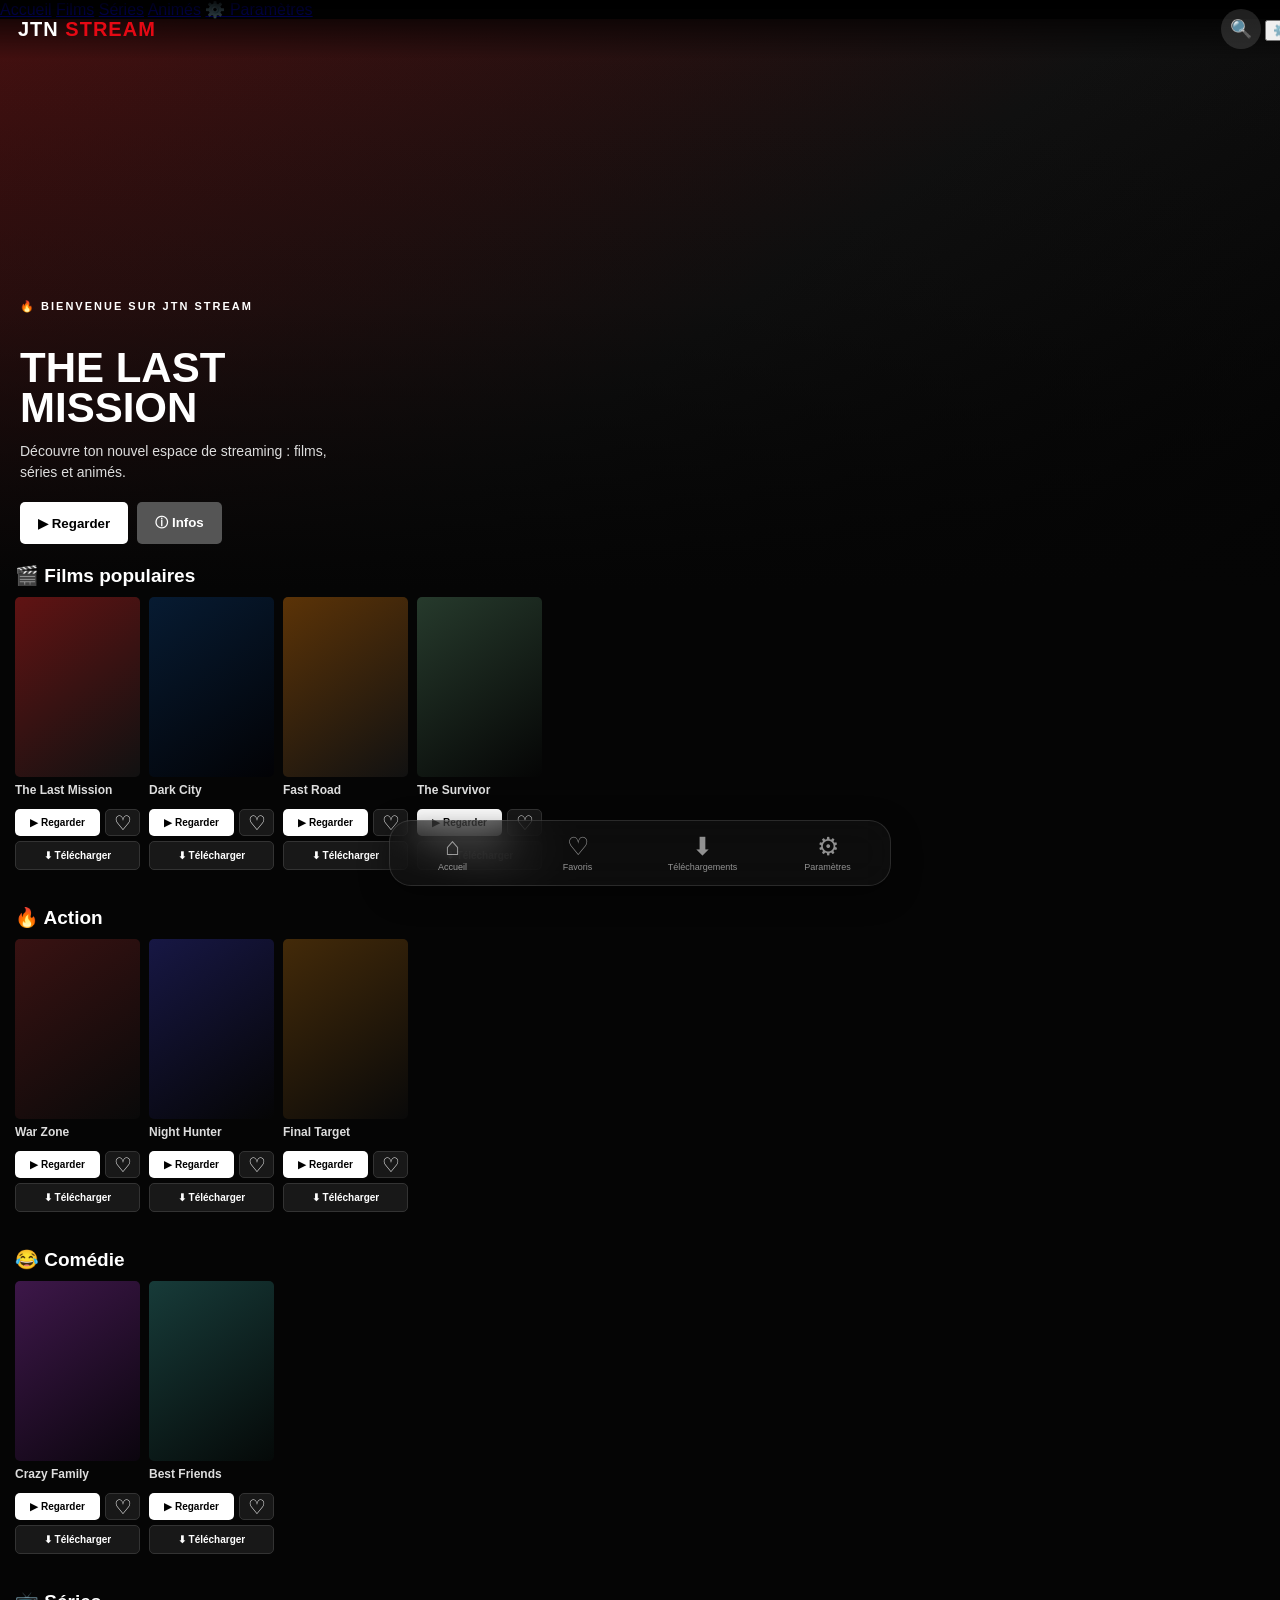
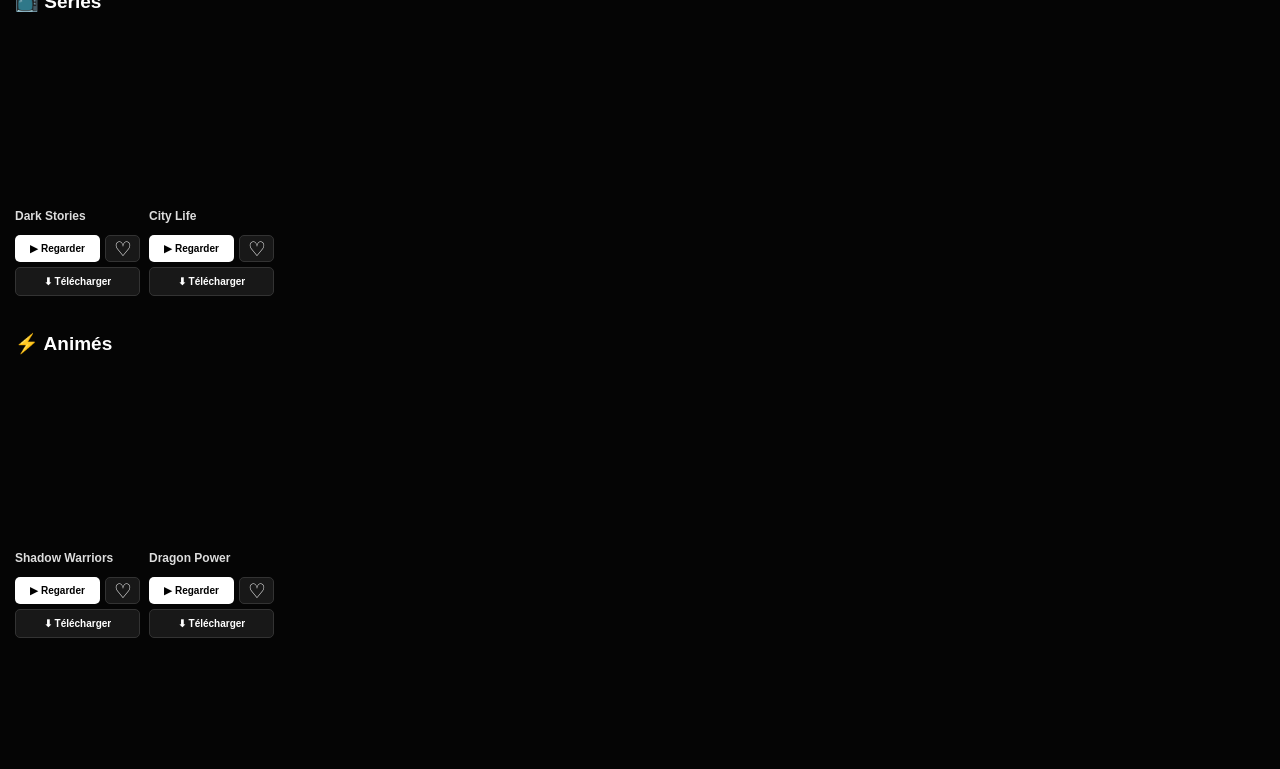
==== index.html @ fd282797 "Fix syntax error in heroPlay variable declaration" ====
<!DOCTYPE html>
<html lang="fr">
<head>
    <meta charset="UTF-8">
    <meta name="viewport" content="width=device-width, initial-scale=1.0">
    <meta name="theme-color" content="#050505">

    <title>JTN STREAM</title>

    <link rel="stylesheet" href="style.css">

    <style>
        body {
            margin: 0;
            background: #050505;
            color: white;
            font-family: Arial, sans-serif;
        }

        button,
        a {
            -webkit-tap-highlight-color: transparent;
        }

        .player {
            display: none;
            position: fixed;
            inset: 0;
            z-index: 9999;
            background: #000;
            align-items: center;
            justify-content: center;
        }

        .player video {
            width: 100%;
            max-height: 90vh;
        }

        .close-player {
            position: absolute;
            top: 15px;
            right: 15px;
            z-index: 10;
            width: 45px;
            height: 45px;
            border: 0;
            border-radius: 50%;
            background: #e50914;
            color: white;
            font-size: 22px;
        }

        .search-box {
            display: none;
        }

        .search-box.active {
            display: block;
        }

        .movie.hidden {
            display: none;
        }
    </style>
</head>

<body>

<!-- INTRO -->
<div id="intro">
    <div class="intro-light"></div>

    <img
        src="logo.png"
        id="introLogo"
        alt="JTN STREAM"
    >

    <h2>Bienvenue sur JTN STREAM</h2>
</div>


<!-- HEADER -->
<header class="header">

    <div class="logo">
        JTN <span>STREAM</span>
    </div>

    <div class="header-actions">

        <button
            class="search-btn"
            id="searchBtn"
            type="button"
        >
            🔍
        </button>

        <button
            id="settingsBtn"
            class="settings-btn"
            type="button"
        >
            ⚙️
        </button>

    </div>

</header>


<!-- MENU -->
<nav class="menu">

    <a href="#">Accueil</a>

    <a href="#films">Films</a>

    <a href="#series">Séries</a>

    <a href="#animes">Animés</a>

    <a href="settings.html">⚙️ Paramètres</a>

</nav>


<!-- RECHERCHE -->
<div
    class="search-box"
    id="searchBox"
>

    <input
        id="searchInput"
        type="search"
        placeholder="🔍 Rechercher un film..."
        autocomplete="off"
    >

</div>


<!-- HERO -->
<section class="hero">

    <div class="hero-content">

        <div class="badge">
            🔥 BIENVENUE SUR JTN STREAM
        </div>

        <h1>
            THE LAST<br>
            MISSION
        </h1>

        <p>
            Découvre ton nouvel espace de streaming :
            films, séries et animés.
        </p>

        <div class="hero-buttons">

            <button
                class="play-btn"
                id="heroPlay"
                type="button"
            >
                ▶ Regarder
            </button>

            <button
                class="info-btn"
                id="heroInfo"
                type="button"
            >
                ⓘ Infos
            </button>

        </div>

    </div>

</section>


<!-- CONTENU -->
<main id="homePage">


<!-- FILMS POPULAIRES -->
<section class="category" id="films">

    <h2>🎬 Films populaires</h2>

    <div class="movie-row">

        <article
            class="movie"
            data-id="film1"
            data-title="The Last Mission"
        >

            <div class="poster poster1"></div>

            <h3>The Last Mission</h3>

            <div class="movie-actions">

                <button
                    class="watch-btn"
                    type="button"
                >
                    ▶ Regarder
                </button>

                <button
                    class="favorite-btn"
                    type="button"
                >
                    ♡
                </button>

            </div>

            <button
                class="download-btn"
                type="button"
            >
                ⬇ Télécharger
            </button>

        </article>


        <article
            class="movie"
            data-id="film2"
            data-title="Dark City"
            data-video="videos/dark-city.mp4"
        >

            <div class="poster poster2"></div>

            <h3>Dark City</h3>

            <div class="movie-actions">

                <button class="watch-btn" type="button">
                    ▶ Regarder
                </button>

                <button class="favorite-btn" type="button">
                    ♡
                </button>

            </div>

            <button class="download-btn" type="button">
                ⬇ Télécharger
            </button>

        </article>


        <article
            class="movie"
            data-id="film3"
            data-title="Fast Road"
            data-video="videos/fast-road.mp4"
        >

            <div class="poster poster3"></div>

            <h3>Fast Road</h3>

            <div class="movie-actions">

                <button class="watch-btn" type="button">
                    ▶ Regarder
                </button>

                <button class="favorite-btn" type="button">
                    ♡
                </button>

            </div>

            <button class="download-btn" type="button">
                ⬇ Télécharger
            </button>

        </article>


        <article
            class="movie"
            data-id="film4"
            data-title="The Survivor"
            data-video="videos/the-survivor.mp4"
        >

            <div class="poster poster4"></div>

            <h3>The Survivor</h3>

            <div class="movie-actions">

                <button class="watch-btn" type="button">
                    ▶ Regarder
                </button>

                <button class="favorite-btn" type="button">
                    ♡
                </button>

            </div>

            <button class="download-btn" type="button">
                ⬇ Télécharger
            </button>

        </article>

    </div>
</section>


<!-- ACTION -->
<section class="category" id="action">

    <h2>🔥 Action</h2>

    <div class="movie-row">

        <article
            class="movie"
            data-id="film5"
            data-title="War Zone"
            data-video="videos/war-zone.mp4"
        >

            <div class="poster poster5"></div>

            <h3>War Zone</h3>

            <div class="movie-actions">

                <button class="watch-btn" type="button">
                    ▶ Regarder
                </button>

                <button class="favorite-btn" type="button">
                    ♡
                </button>

            </div>

            <button class="download-btn" type="button">
                ⬇ Télécharger
            </button>

        </article>


        <article
            class="movie"
            data-id="film6"
            data-title="Night Hunter"
            data-video="videos/night-hunter.mp4"
        >

            <div class="poster poster6"></div>

            <h3>Night Hunter</h3>

            <div class="movie-actions">

                <button class="watch-btn" type="button">
                    ▶ Regarder
                </button>

                <button class="favorite-btn" type="button">
                    ♡
                </button>

            </div>

            <button class="download-btn" type="button">
                ⬇ Télécharger
            </button>

        </article>


        <article
            class="movie"
            data-id="film7"
            data-title="Final Target"
            data-video="videos/final-target.mp4"
        >

            <div class="poster poster7"></div>

            <h3>Final Target</h3>

            <div class="movie-actions">

                <button class="watch-btn" type="button">
                    ▶ Regarder
                </button>

                <button class="favorite-btn" type="button">
                    ♡
                </button>

            </div>

            <button class="download-btn" type="button">
                ⬇ Télécharger
            </button>

        </article>

    </div>
</section>


<!-- COMÉDIE -->
<section class="category" id="comedie">

    <h2>😂 Comédie</h2>

    <div class="movie-row">

        <article
            class="movie"
            data-id="film8"
            data-title="Crazy Family"
            data-video="videos/crazy-family.mp4"
        >

            <div class="poster poster8"></div>

            <h3>Crazy Family</h3>

            <div class="movie-actions">

                <button class="watch-btn" type="button">
                    ▶ Regarder
                </button>

                <button class="favorite-btn" type="button">
                    ♡
                </button>

            </div>

            <button class="download-btn" type="button">
                ⬇ Télécharger
            </button>

        </article>


        <article
            class="movie"
            data-id="film9"
            data-title="Best Friends"
            data-video="videos/best-friends.mp4"
        >

            <div class="poster poster9"></div>

            <h3>Best Friends</h3>

            <div class="movie-actions">

                <button class="watch-btn" type="button">
                    ▶ Regarder
                </button>

                <button class="favorite-btn" type="button">
                    ♡
                </button>

            </div>

            <button class="download-btn" type="button">
                ⬇ Télécharger
            </button>

        </article>

    </div>
</section>


<!-- SÉRIES -->
<section class="category" id="series">

    <h2>📺 Séries</h2>

    <div class="movie-row">

        <article
            class="movie"
            data-id="series1"
            data-title="Dark Stories"
            data-video="videos/dark-stories.mp4"
        >

            <div class="poster poster10"></div>

            <h3>Dark Stories</h3>

            <div class="movie-actions">

                <button class="watch-btn" type="button">
                    ▶ Regarder
                </button>

                <button class="favorite-btn" type="button">
                    ♡
                </button>

            </div>

            <button class="download-btn" type="button">
                ⬇ Télécharger
            </button>

        </article>


        <article
            class="movie"
            data-id="series2"
            data-title="City Life"
            data-video="videos/city-life.mp4"
        >

            <div class="poster poster11"></div>

            <h3>City Life</h3>

            <div class="movie-actions">

                <button class="watch-btn" type="button">
                    ▶ Regarder
                </button>

                <button class="favorite-btn" type="button">
                    ♡
                </button>

            </div>

            <button class="download-btn" type="button">
                ⬇ Télécharger
            </button>

        </article>

    </div>
</section>


<!-- ANIMÉS -->
<section class="category" id="animes">

    <h2>⚡ Animés</h2>

    <div class="movie-row">

        <article
            class="movie"
            data-id="anime1"
            data-title="Shadow Warriors"
            data-video="videos/shadow-warriors.mp4"
        >

            <div class="poster poster12"></div>

            <h3>Shadow Warriors</h3>

            <div class="movie-actions">

                <button class="watch-btn" type="button">
                    ▶ Regarder
                </button>

                <button class="favorite-btn" type="button">
                    ♡
                </button>

            </div>

            <button class="download-btn" type="button">
                ⬇ Télécharger
            </button>

        </article>


        <article
            class="movie"
            data-id="anime2"
            data-title="Dragon Power"
            data-video="videos/dragon-power.mp4"
        >

            <div class="poster poster13"></div>

            <h3>Dragon Power</h3>

            <div class="movie-actions">

                <button class="watch-btn" type="button">
                    ▶ Regarder
                </button>

                <button class="favorite-btn" type="button">
                    ♡
                </button>

            </div>

            <button class="download-btn" type="button">
                ⬇ Télécharger
            </button>

        </article>

    </div>
</section>

</main>


<!-- FAVORIS -->
<section
    class="favorites-page"
    id="favoritesPage"
    style="display:none;"
>

    <div class="page-header">

        <button
            class="back-btn"
            id="backFromFavorites"
            type="button"
        >
            ←
        </button>

        <h2>❤️ Mes favoris</h2>

    </div>

    <p class="page-description">
        Tes films préférés sont ici.
    </p>

    <div
        class="favorite-list"
        id="favoriteList"
    ></div>

</section>


<!-- TÉLÉCHARGEMENTS -->
<section
    class="downloads-page"
    id="downloadsPage"
    style="display:none;"
>

    <div class="page-header">

        <button
            class="back-btn"
            id="backFromDownloads"
            type="button"
        >
            ←
        </button>

        <h2>⬇️ Mes téléchargements</h2>

    </div>

    <p class="page-description">
        Tes vidéos disponibles hors connexion.
    </p>

    <div
        class="download-list"
        id="downloadList"
    ></div>

</section>


<!-- LECTEUR -->
<div
    class="player"
    id="player"
>

    <button
        class="close-player"
        id="closePlayer"
        type="button"
    >
        ✕
    </button>

    <video
    id="video"
    controls
    playsinline
    style="display:none;"
></video>

<iframe
    id="vdoFrame"
    src=""
    allow="autoplay; fullscreen"
    allowfullscreen
    style="display:none; width:100%; height:90vh; border:0; background:#000;"
></iframe>

</div>


<!-- NAVIGATION MOBILE -->
<nav class="bottom-nav">

    <button
        id="homeBtn"
        type="button"
    >
        <span class="nav-icon">⌂</span>
        <span>Accueil</span>
    </button>


    <button
        id="favoritesBtn"
        type="button"
    >
        <span class="nav-icon">♡</span>
        <span>Favoris</span>
    </button>


    <button
        id="downloadsBtn"
        type="button"
    >
        <span class="nav-icon">⬇</span>
        <span>Téléchargements</span>
    </button>


    <button
        id="settingsBtnBottom"
        type="button"
    >
        <span class="nav-icon">⚙</span>
        <span>Paramètres</span>
    </button>

</nav>


<script>
/* =====================================================
   JTN STREAM — JAVASCRIPT COMPLET ET PROPRE
   ===================================================== */


/* =====================================================
   ÉLÉMENTS
   ===================================================== */

const intro = document.getElementById("intro");
const searchBtn = document.getElementById("searchBtn");
const searchBox = document.getElementById("searchBox");
const searchInput = document.getElementById("searchInput");

const player = document.getElementById("player");
const video = document.getElementById("video");
const closePlayer = document.getElementById("closePlayer");

const homePage = document.getElementById("homePage");
const favoritesPage = document.getElementById("favoritesPage");
const downloadsPage = document.getElementById("downloadsPage");

const favoriteList = document.getElementById("favoriteList");
const downloadList = document.getElementById("downloadList");

const homeBtn = document.getElementById("homeBtn");
const favoritesBtn = document.getElementById("favoritesBtn");
const downloadsBtn = document.getElementById("downloadsBtn");

const backFromFavorites =
    document.getElementById("backFromFavorites");

const backFromDownloads =
    document.getElementById("backFromDownloads");

const settingsBtn =
    document.getElementById("settingsBtn");

const settingsBtnBottom =
    document.getElementById("settingsBtnBottom");


/* =====================================================
   INTRO
   ===================================================== */

setTimeout(function () {

    if (intro) {
        intro.style.display = "none";
    }

}, 2500);


/* =====================================================
   RECHERCHE
   ===================================================== */

if (searchBtn && searchBox) {

    searchBtn.addEventListener("click", function () {

        searchBox.classList.toggle("active");

        if (
            searchBox.classList.contains("active") &&
            searchInput
        ) {
            searchInput.focus();
        }

    });

}


if (searchInput) {

    searchInput.addEventListener("input", function () {

        const text =
            searchInput.value
                .toLowerCase()
                .trim();

        document
            .querySelectorAll(".movie")
            .forEach(function (movie) {

                const title =
                    (
                        movie.dataset.title || ""
                    ).toLowerCase();

                if (
                    text === "" ||
                    title.includes(text)
                ) {

                    movie.classList.remove("hidden");

                } else {

                    movie.classList.add("hidden");

                }

            });

    });

}


/* =====================================================
   LECTEUR VIDÉO
   ===================================================== */

function openVideo(url) {

    if (!url || !video || !player) {
        return;
    }

    video.src = url;

    player.style.display = "flex";

    video.play().catch(function () {});

}


function closeVideo() {

    if (!video || !player) {
        return;
    }

    video.pause();

    video.removeAttribute("src");

    video.load();

    player.style.display = "none";

}


if (closePlayer) {

    closePlayer.addEventListener(
        "click",
        closeVideo
    );

}


/* =====================================================
   BOUTONS REGARDER
   ===================================================== */

document
    .querySelectorAll(".watch-btn")
    .forEach(function (button) {

        button.addEventListener(
            "click",
            function () {

                const movie =
                    button.closest(".movie");

                if (!movie) {
                    return;
                }

                const id =
                    movie.dataset.id;

                /* THE LAST MISSION */

                if (id === "film1") {

    const vdoFrame =
        document.getElementById("vdoFrame");

    if (vdoFrame) {

        video.pause();
        video.style.display = "none";

        vdoFrame.src =
            "https://fembed.co/embed/N_Xc8eTr-4MGW";

        vdoFrame.style.display = "block";

        player.style.display = "flex";
    }

    return;
}

/* AUTRES FILMS */

const url =
    movie.dataset.video;

if (url) {

    openVideo(url);

} else {

    alert(
        "La vidéo de ce film n'est pas encore disponible."
    );

}

            }
        );

    });


/* =====================================================
   HERO — REGARDER
   ===================================================== */

const const heroPlay =
    document.getElementById("heroPlay");

if (heroPlay) {

    heroPlay.addEventListener(
        "click",
        function () {

            const vdoFrame =
                document.getElementById("vdoFrame");

            if (vdoFrame) {

                video.pause();
                video.style.display = "none";

                vdoFrame.src =
                    "https://fembed.co/embed/N_Xc8eTr-4MGW";

                vdoFrame.style.display = "block";

                player.style.display = "flex";
            }

        }
    );

}


/* =====================================================
   HERO — INFOS
   ===================================================== */

const heroInfo =
    document.getElementById("heroInfo");

if (heroInfo) {

    heroInfo.addEventListener(
        "click",
        function () {

            alert(
                "THE LAST MISSION\n\n" +
                "Bienvenue sur JTN STREAM !"
            );

        }
    );

}


/* =====================================================
   FAVORIS
   ===================================================== */

let favorites = [];

try {

    favorites =
        JSON.parse(
            localStorage.getItem(
                "jtnFavorites"
            ) || "[]"
        );

    if (!Array.isArray(favorites)) {
        favorites = [];
    }

} catch (error) {

    favorites = [];

}


function saveFavorites() {

    localStorage.setItem(
        "jtnFavorites",
        JSON.stringify(favorites)
    );

}


function updateFavoriteButtons() {

    document
        .querySelectorAll(".movie")
        .forEach(function (movie) {

            const id =
                movie.dataset.id;

            const button =
                movie.querySelector(
                    ".favorite-btn"
                );

            if (!button) {
                return;
            }

            if (favorites.includes(id)) {

                button.textContent = "♥";

            } else {

                button.textContent = "♡";

            }

        });

}


/* =====================================================
   AFFICHER LES FAVORIS
   ===================================================== */

function renderFavorites() {

    if (!favoriteList) {
        return;
    }

    favoriteList.innerHTML = "";

    if (favorites.length === 0) {

        favoriteList.innerHTML =
            "<p>Aucun favori pour le moment ❤️</p>";

        return;
    }


    favorites.forEach(function (id) {

        const movie =
            document.querySelector(
                '.movie[data-id="' + id + '"]'
            );

        if (!movie) {
            return;
        }

        const clone =
            movie.cloneNode(true);

        clone.classList.remove("hidden");

        const favoriteButton =
            clone.querySelector(
                ".favorite-btn"
            );

        if (favoriteButton) {

            favoriteButton.textContent = "♥";

            favoriteButton.addEventListener(
                "click",
                function (event) {

                    event.preventDefault();
                    event.stopPropagation();

                    favorites =
                        favorites.filter(
                            function (item) {
                                return item !== id;
                            }
                        );

                    saveFavorites();

                    updateFavoriteButtons();

                    renderFavorites();

                }
            );

        }


        const watchButton =
            clone.querySelector(
                ".watch-btn"
            );

        if (watchButton) {

            watchButton.addEventListener(
                "click",
                function () {

                    if (id === "film1") {

                        window.open(
                            THE_LAST_MISSION_URL,
                            "_blank"
                        );

                        return;
                    }

                    const url =
                        movie.dataset.video;

                    if (url) {
                        openVideo(url);
                    } else {
                        alert(
                            "La vidéo de ce film n'est pas encore disponible."
                        );
                    }

                }
            );

        }


        favoriteList.appendChild(clone);

    });

}


/* =====================================================
   CLIC SUR LES BOUTONS FAVORIS
   ===================================================== */

document
    .querySelectorAll(".favorite-btn")
    .forEach(function (button) {

        button.addEventListener(
            "click",
            function (event) {

                event.preventDefault();
                event.stopPropagation();

                const movie =
                    button.closest(".movie");

                if (!movie) {
                    return;
                }

                const id =
                    movie.dataset.id;

                if (!id) {
                    return;
                }


                if (favorites.includes(id)) {

                    favorites =
                        favorites.filter(
                            function (item) {
                                return item !== id;
                            }
                        );

                } else {

                    favorites.push(id);

                }


                saveFavorites();

                updateFavoriteButtons();

                renderFavorites();

            }
        );

    });


/* =====================================================
   PAGE ACCUEIL
   ===================================================== */

function showHome() {

    if (homePage) {
        homePage.style.display = "";
    }

    if (favoritesPage) {
        favoritesPage.style.display = "none";
    }

    if (downloadsPage) {
        downloadsPage.style.display = "none";
    }

    window.scrollTo({
        top: 0,
        behavior: "smooth"
    });

}


/* =====================================================
   PAGE FAVORIS
   ===================================================== */

function showFavorites() {

    if (homePage) {
        homePage.style.display = "none";
    }

    if (favoritesPage) {
        favoritesPage.style.display = "block";
    }

    if (downloadsPage) {
        downloadsPage.style.display = "none";
    }

    renderFavorites();

    window.scrollTo({
        top: 0,
        behavior: "smooth"
    });

}


/* =====================================================
   PAGE TÉLÉCHARGEMENTS
   ===================================================== */

function showDownloads() {

    if (homePage) {
        homePage.style.display = "none";
    }

    if (favoritesPage) {
        favoritesPage.style.display = "none";
    }

    if (downloadsPage) {
        downloadsPage.style.display = "block";
    }

    renderDownloads();

    window.scrollTo({
        top: 0,
        behavior: "smooth"
    });

}


/* =====================================================
   BOUTON ACCUEIL
   ===================================================== */

if (homeBtn) {

    homeBtn.addEventListener(
        "click",
        showHome
    );

}


/* =====================================================
   BOUTON FAVORIS
   ===================================================== */

if (favoritesBtn) {

    favoritesBtn.addEventListener(
        "click",
        showFavorites
    );

}


/* =====================================================
   BOUTON TÉLÉCHARGEMENTS
   ===================================================== */

if (downloadsBtn) {

    downloadsBtn.addEventListener(
        "click",
        showDownloads
    );

}


/* =====================================================
   RETOUR FAVORIS
   ===================================================== */

if (backFromFavorites) {

    backFromFavorites.addEventListener(
        "click",
        showHome
    );

}


/* =====================================================
   RETOUR TÉLÉCHARGEMENTS
   ===================================================== */

if (backFromDownloads) {

    backFromDownloads.addEventListener(
        "click",
        showHome
    );

}


/* =====================================================
   PARAMÈTRES
   ===================================================== */

function openSettings() {

    window.location.href =
        "settings.html";

}


if (settingsBtn) {

    settingsBtn.addEventListener(
        "click",
        openSettings
    );

}


if (settingsBtnBottom) {

    settingsBtnBottom.addEventListener(
        "click",
        openSettings
    );

}


/* =====================================================
   TÉLÉCHARGEMENTS
   ===================================================== */

function renderDownloads() {

    if (!downloadList) {
        return;
    }

    downloadList.innerHTML =
        "<p>Les téléchargements apparaîtront ici.</p>";

}


/* =====================================================
   INITIALISATION
   ===================================================== */

updateFavoriteButtons();

renderFavorites();

console.log(
    "JTN STREAM chargé correctement."
);

</script>

</body>
</html>
---- style.css ----
{
margin: 0;
padding: 0;
box-sizing: border-box;
}


html {
scroll-behavior: smooth;
}

body {
background: #050505;
color: white;
font-family: Arial, Helvetica, sans-serif;
padding-bottom: 95px;
overflow-x: hidden;
}

/* ================= HEADER ================= */

.header {
position: fixed;
top: 0;
left: 0;

width: 100%;  
height: 58px;  

z-index: 100;  

display: flex;  
align-items: center;  
justify-content: space-between;  

padding: 0 18px;  

background: linear-gradient(  
    to bottom,  
    rgba(0, 0, 0, .95),  
    transparent  
);

}

.logo {
font-size: 20px;
font-weight: 900;
letter-spacing: 1px;
}

.logo span {
color: #e50914;
}

.search-btn {
width: 40px;
height: 40px;

border: none;  
border-radius: 50%;  

background: rgba(255,255,255,.12);  

color: white;  

font-size: 18px;

}

/* ================= RECHERCHE ================= */

.search-box {
position: fixed;

top: 58px;  
left: 0;  

width: 100%;  

z-index: 99;  

padding: 10px 15px;  

background: #090909;  

display: none;

}

.search-box.active {
display: block;
}

.search-box input {
width: 100%;
height: 45px;

border: 1px solid #333;  
border-radius: 7px;  

background: #181818;  
color: white;  

padding: 0 15px;  

outline: none;  

font-size: 15px;

}

/* ================= HERO ================= */

.hero {
position: relative;

height: 570px;  

display: flex;  
align-items: flex-end;  

background:  
    linear-gradient(  
        to top,  
        #050505,  
        rgba(5,5,5,.25),  
        transparent  
    ),  
    linear-gradient(  
        145deg,  
        #461010,  
        #111 55%,  
        #030303  
    );

}

.hero-content {
width: 100%;

padding: 0 20px 45px;

}

.badge {
font-size: 11px;

font-weight: bold;  

letter-spacing: 2px;  

margin-bottom: 10px;

}

.hero h1 {
font-size: 42px;

line-height: .95;  

margin-bottom: 14px;

}

.hero p {
max-width: 330px;

color: #ddd;  

font-size: 14px;  

line-height: 1.45;  

margin-bottom: 20px;

}

.hero-buttons {
display: flex;
gap: 9px;
}

.hero-buttons button {
height: 42px;

border: none;  

border-radius: 5px;  

padding: 0 18px;  

font-weight: bold;

}

.play-btn {
background: white;
color: black;
}

.info-btn {
background: #555;
color: white;
}

/* ================= CONTENU ================= */

main {
margin-top: -25px;
position: relative;
z-index: 5;
}

.category {
margin-bottom: 28px;
}

.category h2 {
font-size: 19px;
margin: 0 15px 10px;
}

.movie-row {
display: flex;

gap: 9px;  

overflow-x: auto;  

padding: 0 15px 8px;  

scrollbar-width: none;

}

.movie-row::-webkit-scrollbar {
display: none;
}

.movie {
flex: 0 0 125px;
}

.poster {
width: 125px;
height: 180px;

border-radius: 5px;  

background-size: cover;  
background-position: center;

}

/* ================= POSTERS ================= */

.poster1 {
background: linear-gradient(145deg,#601313,#111);
}

.poster2 {
background: linear-gradient(145deg,#071b32,#020205);
}

.poster3 {
background: linear-gradient(145deg,#5b3307,#111);
}

.poster4 {
background: linear-gradient(145deg,#263a2c,#050505);
}

.poster5 {
background: linear-gradient(145deg,#391212,#090909);
}

.poster6 {
background: linear-gradient(145deg,#171744,#050505);
}

.poster7 {
background: linear-gradient(145deg,#432a09,#090909);
}

.poster8 {
background: linear-gradient(145deg,#3d1749,#0b050e);
}

.poster9 {
background: linear-gradient(145deg,#173b39,#050908);
}

/* ================= FILMS ================= */

.movie h3 {
font-size: 12px;

margin-top: 6px;  

white-space: nowrap;  

overflow: hidden;  

text-overflow: ellipsis;  

color: #ddd;

}

.movie-actions {
display: flex;

gap: 5px;  

margin-top: 7px;

}

.watch-btn {
flex: 1;

border: none;  

border-radius: 5px;  

background: white;  

color: black;  

padding: 8px 3px;  

font-size: 10px;  

font-weight: bold;

}

.favorite-btn {
width: 35px;

border: 1px solid #333;  

border-radius: 5px;  

background: #181818;  

color: white;  

font-size: 20px;  

line-height: 1;

}

.favorite-btn.active {
background: #e50914;

border-color: #e50914;  

color: white;

}

.download-btn {
width: 100%;

margin-top: 5px;  

padding: 8px 4px;  

border: 1px solid #333;  

border-radius: 5px;  

background: #181818;  

color: white;  

font-size: 10px;  

font-weight: bold;

}

.download-btn.downloaded {
background: #e50914;

border-color: #e50914;

}

/* ================= PAGES ================= */

.favorites-page,
.downloads-page {
display: none;

min-height: 100vh;  

padding: 78px 15px 100px;  

background: #050505;

}

.favorites-page.active,
.downloads-page.active {
display: block;
}

.page-header {
display: flex;

align-items: center;  

gap: 12px;  

margin-bottom: 12px;

}

.page-header h2 {
font-size: 22px;
}

.page-description {
color: #888;

font-size: 12px;  

margin-bottom: 20px;

}

.back-btn {
width: 40px;
height: 40px;

border: none;  

border-radius: 50%;  

background: #181818;  

color: white;  

font-size: 22px;

}

/* ================= FAVORIS ================= */

.favorite-list {
display: grid;

grid-template-columns:  
    repeat(2, minmax(0, 1fr));  

gap: 14px;

}

.favorite-card {
background: #151515;

border-radius: 7px;  

padding-bottom: 10px;  

overflow: hidden;

}

.favorite-card .poster {
width: 100%;
height: 210px;

border-radius: 0;

}

.favorite-card h3 {
font-size: 13px;

padding: 8px 8px 0;

}

.favorite-card-actions {
display: flex;

gap: 5px;  

padding: 8px;

}

.favorite-watch {
flex: 1;

border: none;  

border-radius: 5px;  

background: white;  

color: black;  

padding: 8px;  

font-size: 10px;  

font-weight: bold;

}

.favorite-remove {
border: 1px solid #333;

border-radius: 5px;  

background: #222;  

color: white;  

padding: 8px;  

font-size: 10px;

}

.empty-message {
text-align: center;

color: #777;  

padding: 45px 10px;

}

/* ================= TELECHARGEMENTS ================= */

.download-list {
display: flex;

flex-direction: column;  

gap: 12px;

}

.download-item {
display: flex;

gap: 12px;  

padding: 10px;  

background: #151515;  

border-radius: 7px;

}

.download-item-poster {
width: 60px;
height: 85px;

flex-shrink: 0;  

border-radius: 5px;  

background: #252525;

}

.download-info {
flex: 1;
}

.download-info h3 {
font-size: 14px;

margin-bottom: 6px;

}

.download-info p {
color: #888;

font-size: 11px;

}

.watch-offline-btn,
.delete-download-btn {
margin-top: 8px;

padding: 7px 9px;  

border-radius: 5px;  

font-size: 10px;  

font-weight: bold;

}

.watch-offline-btn {
border: none;

background: white;  

color: black;

}

.delete-download-btn {
border: 1px solid #333;

background: #222;  

color: white;  

margin-left: 4px;

}

/* ================= VIDEO ================= */

.player {
position: fixed;

inset: 0;  

z-index: 500;  

display: none;  

align-items: center;  

justify-content: center;  

background: black;

}

.player.active {
display: flex;
}

.player video {
width: 100%;

max-height: 100vh;

}

.close-player {
position: absolute;

top: 15px;  
left: 15px;  

z-index: 10;  

width: 40px;  
height: 40px;  

border: none;  

border-radius: 50%;  

background: rgba(0,0,0,.7);  

color: white;  

font-size: 20px;

}

/* ================= BARRE DU BAS ================= */

.bottom-nav {
position: fixed;

left: 50%;  
bottom: 14px;  

transform: translateX(-50%);  

width: calc(100% - 28px);  

max-width: 500px;  

height: 64px;  

z-index: 300;  

display: flex;  

align-items: center;  

justify-content: space-around;  

background: rgba(20,20,20,.55);  

backdrop-filter: blur(18px);  

-webkit-backdrop-filter: blur(18px);  

border: 1px solid rgba(255,255,255,.12);  

border-radius: 22px;  

box-shadow:  
    0 8px 30px rgba(0,0,0,.45);

}

.bottom-nav button {
flex: 1;

height: 100%;  

border: none;  

background: transparent;  

color: rgba(255,255,255,.55);  

display: flex;  

flex-direction: column;  

align-items: center;  

justify-content: center;  

gap: 3px;  

font-size: 10px;  

transition: .2s;

}

.bottom-nav button:active {
transform: scale(.9);
}

.bottom-nav button.active {
color: white;
}

.nav-icon {
font-size: 25px;

line-height: 25px;

}

.bottom-nav button span:last-child {
font-size: 9px;
}

@media (max-width: 360px) {

.hero h1 {  
    font-size: 35px;  
}  

.movie {  
    flex-basis: 110px;  
}  

.poster {  
    width: 110px;  
    height: 158px;  
}  

.favorite-card .poster {  
    height: 180px;  
}  

.bottom-nav {  
    width: calc(100% - 20px);  

    bottom: 10px;  

    height: 60px;  
}  

.nav-icon {  
    font-size: 22px;  
}

}
/* =====================================================
INTRO NETFLIX JTN STREAM
===================================================== */

#intro{
position:fixed;
inset:0;
background:#000;
display:flex;
flex-direction:column;
justify-content:center;
align-items:center;
z-index:999999;
overflow:hidden;
animation:introFadeOut 5s forwards;
}

.intro-light{
position:absolute;
width:0;
height:100%;
background:#e50914;
box-shadow:0 0 60px #e50914;
animation:lightMove 1.2s ease forwards;
}

#introLogo{
width:220px;
max-width:70%;
opacity:0;
animation:logoShow 2s ease forwards;
animation-delay:1s;
}

#intro h2{
margin-top:20px;
color:white;
letter-spacing:4px;
opacity:0;
animation:textShow 1s ease forwards;
animation-delay:2s;
}

@keyframes lightMove{
0%{
width:0;
}
100%{
width:100%;
opacity:0;
}
}

@keyframes logoShow{
0%{
opacity:0;
transform:scale(.2);
}
100%{
opacity:1;
transform:scale(1);
filter:drop-shadow(0 0 25px #e50914);
}
}

@keyframes textShow{
from{
opacity:0;
}
to{
opacity:1;
}
}

@keyframes introFadeOut{
0%,85%{
opacity:1;
}
100%{
opacity:0;
visibility:hidden;
pointer-events:none;
}
   }
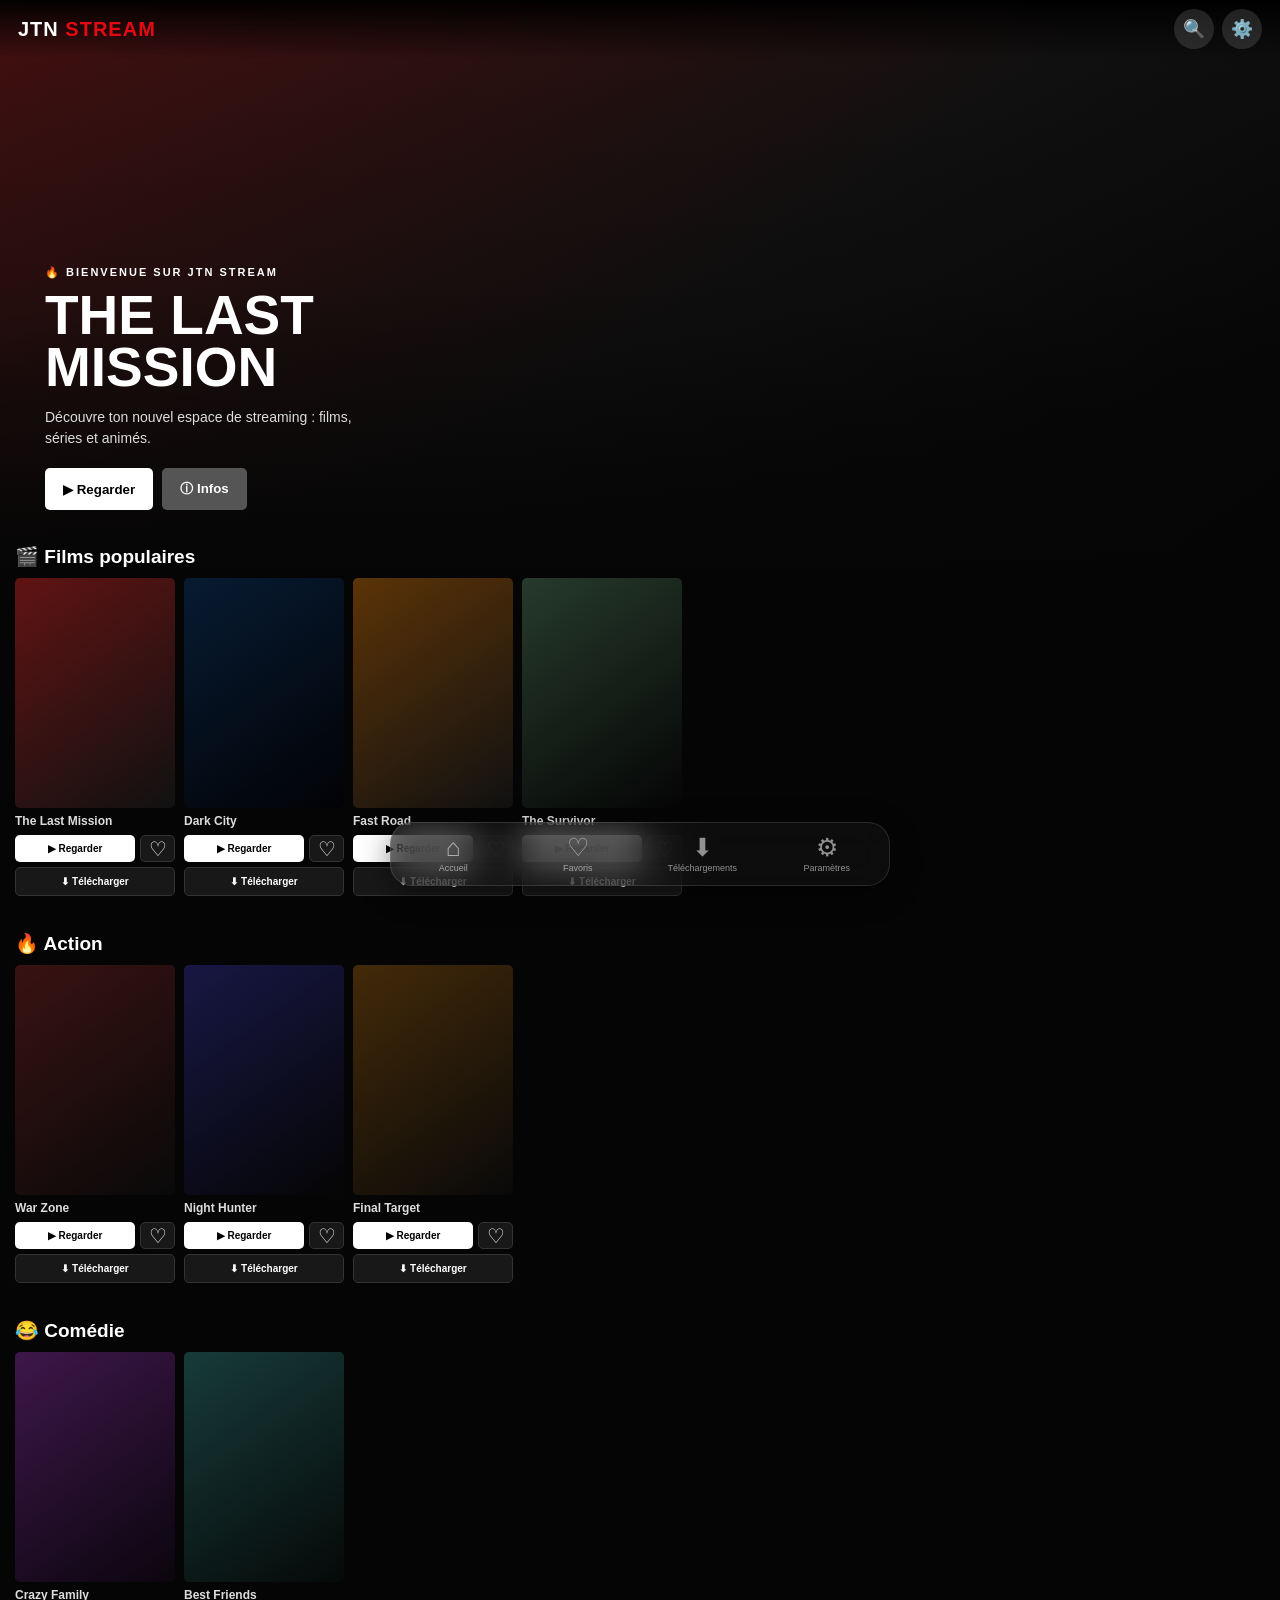
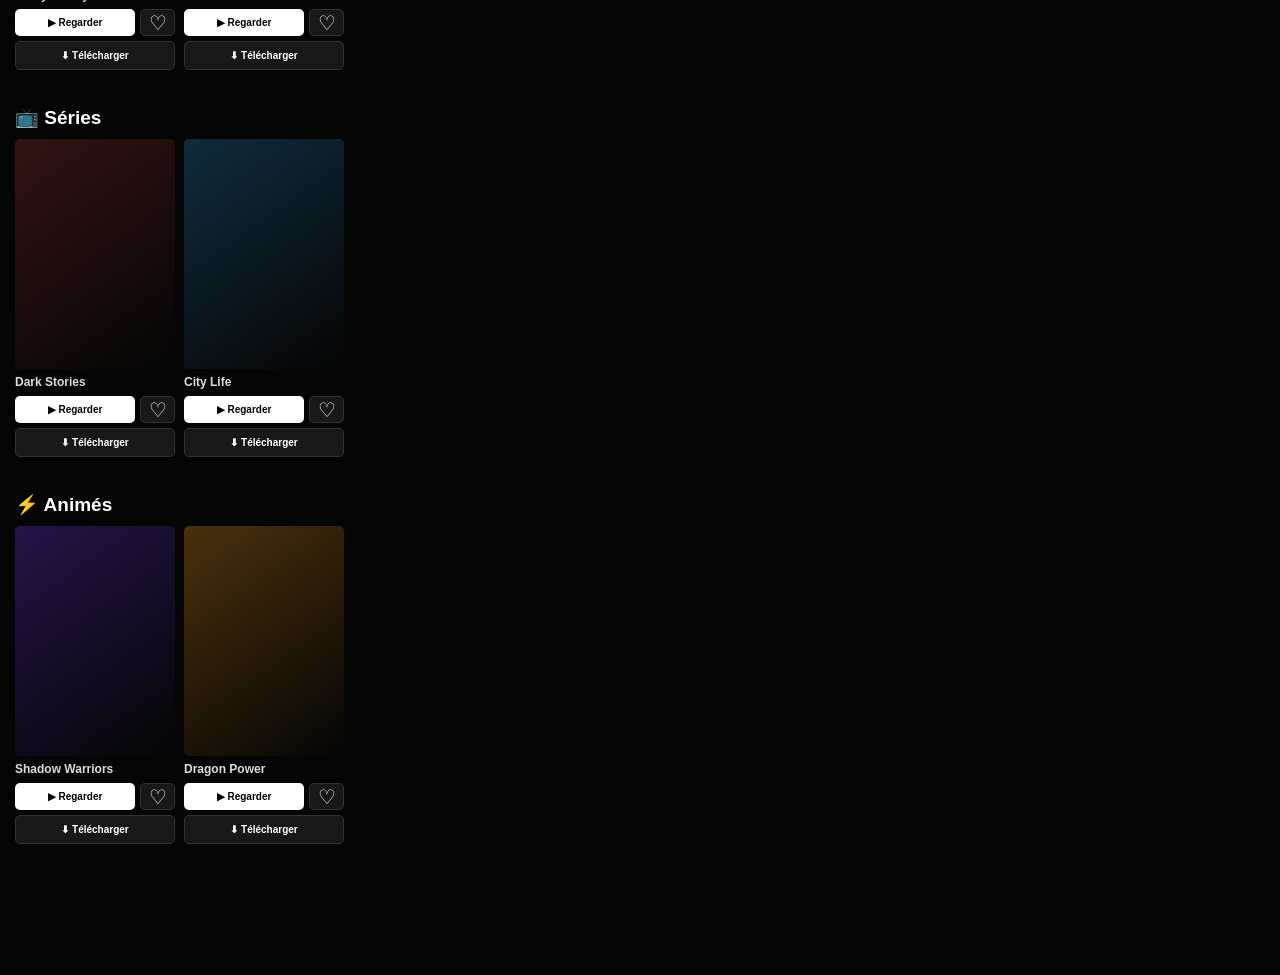
==== commit 446e5324: "Clean up index.html and improve readability Refactor HTML structure and improve formatting." ====
--- a/index.html
+++ b/index.html
@@ -1,74 +1,35 @@
 <!DOCTYPE html>
 <html lang="fr">
+
 <head>
     <meta charset="UTF-8">
-    <meta name="viewport" content="width=device-width, initial-scale=1.0">
-    <meta name="theme-color" content="#050505">
+
+    <meta
+        name="viewport"
+        content="width=device-width, initial-scale=1.0"
+    >
+
+    <meta
+        name="theme-color"
+        content="#050505"
+    >
 
     <title>JTN STREAM</title>
 
-    <link rel="stylesheet" href="style.css">
-
-    <style>
-        body {
-            margin: 0;
-            background: #050505;
-            color: white;
-            font-family: Arial, sans-serif;
-        }
-
-        button,
-        a {
-            -webkit-tap-highlight-color: transparent;
-        }
-
-        .player {
-            display: none;
-            position: fixed;
-            inset: 0;
-            z-index: 9999;
-            background: #000;
-            align-items: center;
-            justify-content: center;
-        }
-
-        .player video {
-            width: 100%;
-            max-height: 90vh;
-        }
-
-        .close-player {
-            position: absolute;
-            top: 15px;
-            right: 15px;
-            z-index: 10;
-            width: 45px;
-            height: 45px;
-            border: 0;
-            border-radius: 50%;
-            background: #e50914;
-            color: white;
-            font-size: 22px;
-        }
-
-        .search-box {
-            display: none;
-        }
-
-        .search-box.active {
-            display: block;
-        }
-
-        .movie.hidden {
-            display: none;
-        }
-    </style>
+    <link
+        rel="stylesheet"
+        href="style.css"
+    >
 </head>
 
 <body>
 
-<!-- INTRO -->
+<!-- =====================================================
+     INTRO
+===================================================== -->
+
 <div id="intro">
+
     <div class="intro-light"></div>
 
     <img
@@ -77,11 +38,17 @@
         alt="JTN STREAM"
     >
 
-    <h2>Bienvenue sur JTN STREAM</h2>
+    <h2>
+        Bienvenue sur JTN STREAM
+    </h2>
+
 </div>
 
 
-<!-- HEADER -->
+<!-- =====================================================
+     HEADER
+===================================================== -->
+
 <header class="header">
 
     <div class="logo">
@@ -99,8 +66,8 @@
         </button>
 
         <button
+            class="settings-btn"
             id="settingsBtn"
-            class="settings-btn"
             type="button"
         >
             ⚙️
@@ -111,23 +78,39 @@
 </header>
 
 
-<!-- MENU -->
+<!-- =====================================================
+     MENU
+===================================================== -->
+
 <nav class="menu">
 
-    <a href="#">Accueil</a>
-
-    <a href="#films">Films</a>
-
-    <a href="#series">Séries</a>
-
-    <a href="#animes">Animés</a>
-
-    <a href="settings.html">⚙️ Paramètres</a>
+    <a href="#">
+        Accueil
+    </a>
+
+    <a href="#films">
+        Films
+    </a>
+
+    <a href="#series">
+        Séries
+    </a>
+
+    <a href="#animes">
+        Animés
+    </a>
+
+    <a href="settings.html">
+        ⚙️ Paramètres
+    </a>
 
 </nav>
 
 
-<!-- RECHERCHE -->
+<!-- =====================================================
+     RECHERCHE
+===================================================== -->
+
 <div
     class="search-box"
     id="searchBox"
@@ -143,7 +126,10 @@
 </div>
 
 
-<!-- HERO -->
+<!-- =====================================================
+     HERO
+===================================================== -->
+
 <section class="hero">
 
     <div class="hero-content">
@@ -187,54 +173,75 @@
 </section>
 
 
-<!-- CONTENU -->
+<!-- =====================================================
+     CONTENU PRINCIPAL
+===================================================== -->
+
 <main id="homePage">
 
 
-<!-- FILMS POPULAIRES -->
-<section class="category" id="films">
-
-    <h2>🎬 Films populaires</h2>
+<!-- =====================================================
+     FILMS
+===================================================== -->
+
+<section
+    class="category"
+    id="films"
+>
+
+    <h2>
+        🎬 Films populaires
+    </h2>
 
     <div class="movie-row">
+
+
+        <!-- THE LAST MISSION -->
 
         <article
             class="movie"
             data-id="film1"
             data-title="The Last Mission"
-        >
-
-            <div class="poster poster1"></div>
-
-            <h3>The Last Mission</h3>
-
-            <div class="movie-actions">
-
-                <button
-                    class="watch-btn"
-                    type="button"
-                >
-                    ▶ Regarder
-                </button>
-
-                <button
-                    class="favorite-btn"
-                    type="button"
-                >
-                    ♡
-                </button>
-
-            </div>
-
-            <button
-                class="download-btn"
-                type="button"
-            >
-                ⬇ Télécharger
-            </button>
-
-        </article>
-
+            data-video="https://fembed.co/embed/N_Xc8eTr-4MGW"
+        >
+
+            <div
+                class="poster poster1"
+            ></div>
+
+            <h3>
+                The Last Mission
+            </h3>
+
+            <div class="movie-actions">
+
+                <button
+                    class="watch-btn"
+                    type="button"
+                >
+                    ▶ Regarder
+                </button>
+
+                <button
+                    class="favorite-btn"
+                    type="button"
+                >
+                    ♡
+                </button>
+
+            </div>
+
+            <button
+                class="download-btn"
+                type="button"
+            >
+                ⬇ Télécharger
+            </button>
+
+        </article>
+
+
+        <!-- DARK CITY -->
 
         <article
             class="movie"
@@ -243,28 +250,43 @@
             data-video="videos/dark-city.mp4"
         >
 
-            <div class="poster poster2"></div>
-
-            <h3>Dark City</h3>
-
-            <div class="movie-actions">
-
-                <button class="watch-btn" type="button">
-                    ▶ Regarder
-                </button>
-
-                <button class="favorite-btn" type="button">
-                    ♡
-                </button>
-
-            </div>
-
-            <button class="download-btn" type="button">
-                ⬇ Télécharger
-            </button>
-
-        </article>
-
+            <div
+                class="poster poster2"
+            ></div>
+
+            <h3>
+                Dark City
+            </h3>
+
+            <div class="movie-actions">
+
+                <button
+                    class="watch-btn"
+                    type="button"
+                >
+                    ▶ Regarder
+                </button>
+
+                <button
+                    class="favorite-btn"
+                    type="button"
+                >
+                    ♡
+                </button>
+
+            </div>
+
+            <button
+                class="download-btn"
+                type="button"
+            >
+                ⬇ Télécharger
+            </button>
+
+        </article>
+
+
+        <!-- FAST ROAD -->
 
         <article
             class="movie"
@@ -273,28 +295,43 @@
             data-video="videos/fast-road.mp4"
         >
 
-            <div class="poster poster3"></div>
-
-            <h3>Fast Road</h3>
-
-            <div class="movie-actions">
-
-                <button class="watch-btn" type="button">
-                    ▶ Regarder
-                </button>
-
-                <button class="favorite-btn" type="button">
-                    ♡
-                </button>
-
-            </div>
-
-            <button class="download-btn" type="button">
-                ⬇ Télécharger
-            </button>
-
-        </article>
-
+            <div
+                class="poster poster3"
+            ></div>
+
+            <h3>
+                Fast Road
+            </h3>
+
+            <div class="movie-actions">
+
+                <button
+                    class="watch-btn"
+                    type="button"
+                >
+                    ▶ Regarder
+                </button>
+
+                <button
+                    class="favorite-btn"
+                    type="button"
+                >
+                    ♡
+                </button>
+
+            </div>
+
+            <button
+                class="download-btn"
+                type="button"
+            >
+                ⬇ Télécharger
+            </button>
+
+        </article>
+
+
+        <!-- THE SURVIVOR -->
 
         <article
             class="movie"
@@ -303,36 +340,58 @@
             data-video="videos/the-survivor.mp4"
         >
 
-            <div class="poster poster4"></div>
-
-            <h3>The Survivor</h3>
-
-            <div class="movie-actions">
-
-                <button class="watch-btn" type="button">
-                    ▶ Regarder
-                </button>
-
-                <button class="favorite-btn" type="button">
-                    ♡
-                </button>
-
-            </div>
-
-            <button class="download-btn" type="button">
+            <div
+                class="poster poster4"
+            ></div>
+
+            <h3>
+                The Survivor
+            </h3>
+
+            <div class="movie-actions">
+
+                <button
+                    class="watch-btn"
+                    type="button"
+                >
+                    ▶ Regarder
+                </button>
+
+                <button
+                    class="favorite-btn"
+                    type="button"
+                >
+                    ♡
+                </button>
+
+            </div>
+
+            <button
+                class="download-btn"
+                type="button"
+            >
                 ⬇ Télécharger
             </button>
 
         </article>
 
     </div>
+
 </section>
 
 
-<!-- ACTION -->
-<section class="category" id="action">
-
-    <h2>🔥 Action</h2>
+<!-- =====================================================
+     ACTION
+===================================================== -->
+
+<section
+    class="category"
+    id="action"
+>
+
+    <h2>
+        🔥 Action
+    </h2>
 
     <div class="movie-row">
 
@@ -345,21 +404,32 @@
 
             <div class="poster poster5"></div>
 
-            <h3>War Zone</h3>
-
-            <div class="movie-actions">
-
-                <button class="watch-btn" type="button">
-                    ▶ Regarder
-                </button>
-
-                <button class="favorite-btn" type="button">
-                    ♡
-                </button>
-
-            </div>
-
-            <button class="download-btn" type="button">
+            <h3>
+                War Zone
+            </h3>
+
+            <div class="movie-actions">
+
+                <button
+                    class="watch-btn"
+                    type="button"
+                >
+                    ▶ Regarder
+                </button>
+
+                <button
+                    class="favorite-btn"
+                    type="button"
+                >
+                    ♡
+                </button>
+
+            </div>
+
+            <button
+                class="download-btn"
+                type="button"
+            >
                 ⬇ Télécharger
             </button>
 
@@ -375,21 +445,32 @@
 
             <div class="poster poster6"></div>
 
-            <h3>Night Hunter</h3>
-
-            <div class="movie-actions">
-
-                <button class="watch-btn" type="button">
-                    ▶ Regarder
-                </button>
-
-                <button class="favorite-btn" type="button">
-                    ♡
-                </button>
-
-            </div>
-
-            <button class="download-btn" type="button">
+            <h3>
+                Night Hunter
+            </h3>
+
+            <div class="movie-actions">
+
+                <button
+                    class="watch-btn"
+                    type="button"
+                >
+                    ▶ Regarder
+                </button>
+
+                <button
+                    class="favorite-btn"
+                    type="button"
+                >
+                    ♡
+                </button>
+
+            </div>
+
+            <button
+                class="download-btn"
+                type="button"
+            >
                 ⬇ Télécharger
             </button>
 
@@ -405,34 +486,54 @@
 
             <div class="poster poster7"></div>
 
-            <h3>Final Target</h3>
-
-            <div class="movie-actions">
-
-                <button class="watch-btn" type="button">
-                    ▶ Regarder
-                </button>
-
-                <button class="favorite-btn" type="button">
-                    ♡
-                </button>
-
-            </div>
-
-            <button class="download-btn" type="button">
+            <h3>
+                Final Target
+            </h3>
+
+            <div class="movie-actions">
+
+                <button
+                    class="watch-btn"
+                    type="button"
+                >
+                    ▶ Regarder
+                </button>
+
+                <button
+                    class="favorite-btn"
+                    type="button"
+                >
+                    ♡
+                </button>
+
+            </div>
+
+            <button
+                class="download-btn"
+                type="button"
+            >
                 ⬇ Télécharger
             </button>
 
         </article>
 
     </div>
+
 </section>
 
 
-<!-- COMÉDIE -->
-<section class="category" id="comedie">
-
-    <h2>😂 Comédie</h2>
+<!-- =====================================================
+     COMÉDIE
+===================================================== -->
+
+<section
+    class="category"
+    id="comedie"
+>
+
+    <h2>
+        😂 Comédie
+    </h2>
 
     <div class="movie-row">
 
@@ -445,21 +546,32 @@
 
             <div class="poster poster8"></div>
 
-            <h3>Crazy Family</h3>
-
-            <div class="movie-actions">
-
-                <button class="watch-btn" type="button">
-                    ▶ Regarder
-                </button>
-
-                <button class="favorite-btn" type="button">
-                    ♡
-                </button>
-
-            </div>
-
-            <button class="download-btn" type="button">
+            <h3>
+                Crazy Family
+            </h3>
+
+            <div class="movie-actions">
+
+                <button
+                    class="watch-btn"
+                    type="button"
+                >
+                    ▶ Regarder
+                </button>
+
+                <button
+                    class="favorite-btn"
+                    type="button"
+                >
+                    ♡
+                </button>
+
+            </div>
+
+            <button
+                class="download-btn"
+                type="button"
+            >
                 ⬇ Télécharger
             </button>
 
@@ -475,34 +587,54 @@
 
             <div class="poster poster9"></div>
 
-            <h3>Best Friends</h3>
-
-            <div class="movie-actions">
-
-                <button class="watch-btn" type="button">
-                    ▶ Regarder
-                </button>
-
-                <button class="favorite-btn" type="button">
-                    ♡
-                </button>
-
-            </div>
-
-            <button class="download-btn" type="button">
+            <h3>
+                Best Friends
+            </h3>
+
+            <div class="movie-actions">
+
+                <button
+                    class="watch-btn"
+                    type="button"
+                >
+                    ▶ Regarder
+                </button>
+
+                <button
+                    class="favorite-btn"
+                    type="button"
+                >
+                    ♡
+                </button>
+
+            </div>
+
+            <button
+                class="download-btn"
+                type="button"
+            >
                 ⬇ Télécharger
             </button>
 
         </article>
 
     </div>
+
 </section>
 
 
-<!-- SÉRIES -->
-<section class="category" id="series">
-
-    <h2>📺 Séries</h2>
+<!-- =====================================================
+     SÉRIES
+===================================================== -->
+
+<section
+    class="category"
+    id="series"
+>
+
+    <h2>
+        📺 Séries
+    </h2>
 
     <div class="movie-row">
 
@@ -515,21 +647,32 @@
 
             <div class="poster poster10"></div>
 
-            <h3>Dark Stories</h3>
-
-            <div class="movie-actions">
-
-                <button class="watch-btn" type="button">
-                    ▶ Regarder
-                </button>
-
-                <button class="favorite-btn" type="button">
-                    ♡
-                </button>
-
-            </div>
-
-            <button class="download-btn" type="button">
+            <h3>
+                Dark Stories
+            </h3>
+
+            <div class="movie-actions">
+
+                <button
+                    class="watch-btn"
+                    type="button"
+                >
+                    ▶ Regarder
+                </button>
+
+                <button
+                    class="favorite-btn"
+                    type="button"
+                >
+                    ♡
+                </button>
+
+            </div>
+
+            <button
+                class="download-btn"
+                type="button"
+            >
                 ⬇ Télécharger
             </button>
 
@@ -545,34 +688,54 @@
 
             <div class="poster poster11"></div>
 
-            <h3>City Life</h3>
-
-            <div class="movie-actions">
-
-                <button class="watch-btn" type="button">
-                    ▶ Regarder
-                </button>
-
-                <button class="favorite-btn" type="button">
-                    ♡
-                </button>
-
-            </div>
-
-            <button class="download-btn" type="button">
+            <h3>
+                City Life
+            </h3>
+
+            <div class="movie-actions">
+
+                <button
+                    class="watch-btn"
+                    type="button"
+                >
+                    ▶ Regarder
+                </button>
+
+                <button
+                    class="favorite-btn"
+                    type="button"
+                >
+                    ♡
+                </button>
+
+            </div>
+
+            <button
+                class="download-btn"
+                type="button"
+            >
                 ⬇ Télécharger
             </button>
 
         </article>
 
     </div>
+
 </section>
 
 
-<!-- ANIMÉS -->
-<section class="category" id="animes">
-
-    <h2>⚡ Animés</h2>
+<!-- =====================================================
+     ANIMÉS
+===================================================== -->
+
+<section
+    class="category"
+    id="animes"
+>
+
+    <h2>
+        ⚡ Animés
+    </h2>
 
     <div class="movie-row">
 
@@ -585,21 +748,32 @@
 
             <div class="poster poster12"></div>
 
-            <h3>Shadow Warriors</h3>
-
-            <div class="movie-actions">
-
-                <button class="watch-btn" type="button">
-                    ▶ Regarder
-                </button>
-
-                <button class="favorite-btn" type="button">
-                    ♡
-                </button>
-
-            </div>
-
-            <button class="download-btn" type="button">
+            <h3>
+                Shadow Warriors
+            </h3>
+
+            <div class="movie-actions">
+
+                <button
+                    class="watch-btn"
+                    type="button"
+                >
+                    ▶ Regarder
+                </button>
+
+                <button
+                    class="favorite-btn"
+                    type="button"
+                >
+                    ♡
+                </button>
+
+            </div>
+
+            <button
+                class="download-btn"
+                type="button"
+            >
                 ⬇ Télécharger
             </button>
 
@@ -615,37 +789,51 @@
 
             <div class="poster poster13"></div>
 
-            <h3>Dragon Power</h3>
-
-            <div class="movie-actions">
-
-                <button class="watch-btn" type="button">
-                    ▶ Regarder
-                </button>
-
-                <button class="favorite-btn" type="button">
-                    ♡
-                </button>
-
-            </div>
-
-            <button class="download-btn" type="button">
+            <h3>
+                Dragon Power
+            </h3>
+
+            <div class="movie-actions">
+
+                <button
+                    class="watch-btn"
+                    type="button"
+                >
+                    ▶ Regarder
+                </button>
+
+                <button
+                    class="favorite-btn"
+                    type="button"
+                >
+                    ♡
+                </button>
+
+            </div>
+
+            <button
+                class="download-btn"
+                type="button"
+            >
                 ⬇ Télécharger
             </button>
 
         </article>
 
     </div>
+
 </section>
 
 </main>
 
 
-<!-- FAVORIS -->
+<!-- =====================================================
+     FAVORIS
+===================================================== -->
+
 <section
     class="favorites-page"
     id="favoritesPage"
-    style="display:none;"
 >
 
     <div class="page-header">
@@ -658,7 +846,9 @@
             ←
         </button>
 
-        <h2>❤️ Mes favoris</h2>
+        <h2>
+            ❤️ Mes favoris
+        </h2>
 
     </div>
 
@@ -674,11 +864,13 @@
 </section>
 
 
-<!-- TÉLÉCHARGEMENTS -->
+<!-- =====================================================
+     TÉLÉCHARGEMENTS
+===================================================== -->
+
 <section
     class="downloads-page"
     id="downloadsPage"
-    style="display:none;"
 >
 
     <div class="page-header">
@@ -691,7 +883,9 @@
             ←
         </button>
 
-        <h2>⬇️ Mes téléchargements</h2>
+        <h2>
+            ⬇️ Mes téléchargements
+        </h2>
 
     </div>
 
@@ -707,7 +901,10 @@
 </section>
 
 
-<!-- LECTEUR -->
+<!-- =====================================================
+     LECTEUR
+===================================================== -->
+
 <div
     class="player"
     id="player"
@@ -721,33 +918,55 @@
         ✕
     </button>
 
+
+    <!-- LECTEUR VIDÉO LOCAL -->
+
     <video
-    id="video"
-    controls
-    playsinline
-    style="display:none;"
-></video>
-
-<iframe
-    id="vdoFrame"
-    src=""
-    allow="autoplay; fullscreen"
-    allowfullscreen
-    style="display:none; width:100%; height:90vh; border:0; background:#000;"
-></iframe>
+        id="video"
+        controls
+        playsinline
+        style="display:none;"
+    ></video>
+
+
+    <!-- LECTEUR POUR THE LAST MISSION -->
+
+    <iframe
+        id="vdoFrame"
+        src=""
+        allow="autoplay; fullscreen"
+        allowfullscreen
+        style="
+            display:none;
+            width:100%;
+            height:90vh;
+            border:0;
+            background:#000;
+        "
+    ></iframe>
 
 </div>
 
 
-<!-- NAVIGATION MOBILE -->
+<!-- =====================================================
+     NAVIGATION MOBILE
+===================================================== -->
+
 <nav class="bottom-nav">
 
     <button
         id="homeBtn"
         type="button"
     >
-        <span class="nav-icon">⌂</span>
-        <span>Accueil</span>
+
+        <span class="nav-icon">
+            ⌂
+        </span>
+
+        <span>
+            Accueil
+        </span>
+
     </button>
 
 
@@ -755,8 +974,15 @@
         id="favoritesBtn"
         type="button"
     >
-        <span class="nav-icon">♡</span>
-        <span>Favoris</span>
+
+        <span class="nav-icon">
+            ♡
+        </span>
+
+        <span>
+            Favoris
+        </span>
+
     </button>
 
 
@@ -764,8 +990,15 @@
         id="downloadsBtn"
         type="button"
     >
-        <span class="nav-icon">⬇</span>
-        <span>Téléchargements</span>
+
+        <span class="nav-icon">
+            ⬇
+        </span>
+
+        <span>
+            Téléchargements
+        </span>
+
     </button>
 
 
@@ -773,759 +1006,26 @@
         id="settingsBtnBottom"
         type="button"
     >
-        <span class="nav-icon">⚙</span>
-        <span>Paramètres</span>
+
+        <span class="nav-icon">
+            ⚙
+        </span>
+
+        <span>
+            Paramètres
+        </span>
+
     </button>
 
 </nav>
 
 
-<script>
-/* =====================================================
-   JTN STREAM — JAVASCRIPT COMPLET ET PROPRE
-   ===================================================== */
-
-
-/* =====================================================
-   ÉLÉMENTS
-   ===================================================== */
-
-const intro = document.getElementById("intro");
-const searchBtn = document.getElementById("searchBtn");
-const searchBox = document.getElementById("searchBox");
-const searchInput = document.getElementById("searchInput");
-
-const player = document.getElementById("player");
-const video = document.getElementById("video");
-const closePlayer = document.getElementById("closePlayer");
-
-const homePage = document.getElementById("homePage");
-const favoritesPage = document.getElementById("favoritesPage");
-const downloadsPage = document.getElementById("downloadsPage");
-
-const favoriteList = document.getElementById("favoriteList");
-const downloadList = document.getElementById("downloadList");
-
-const homeBtn = document.getElementById("homeBtn");
-const favoritesBtn = document.getElementById("favoritesBtn");
-const downloadsBtn = document.getElementById("downloadsBtn");
-
-const backFromFavorites =
-    document.getElementById("backFromFavorites");
-
-const backFromDownloads =
-    document.getElementById("backFromDownloads");
-
-const settingsBtn =
-    document.getElementById("settingsBtn");
-
-const settingsBtnBottom =
-    document.getElementById("settingsBtnBottom");
-
-
-/* =====================================================
-   INTRO
-   ===================================================== */
-
-setTimeout(function () {
-
-    if (intro) {
-        intro.style.display = "none";
-    }
-
-}, 2500);
-
-
-/* =====================================================
-   RECHERCHE
-   ===================================================== */
-
-if (searchBtn && searchBox) {
-
-    searchBtn.addEventListener("click", function () {
-
-        searchBox.classList.toggle("active");
-
-        if (
-            searchBox.classList.contains("active") &&
-            searchInput
-        ) {
-            searchInput.focus();
-        }
-
-    });
-
-}
-
-
-if (searchInput) {
-
-    searchInput.addEventListener("input", function () {
-
-        const text =
-            searchInput.value
-                .toLowerCase()
-                .trim();
-
-        document
-            .querySelectorAll(".movie")
-            .forEach(function (movie) {
-
-                const title =
-                    (
-                        movie.dataset.title || ""
-                    ).toLowerCase();
-
-                if (
-                    text === "" ||
-                    title.includes(text)
-                ) {
-
-                    movie.classList.remove("hidden");
-
-                } else {
-
-                    movie.classList.add("hidden");
-
-                }
-
-            });
-
-    });
-
-}
-
-
-/* =====================================================
-   LECTEUR VIDÉO
-   ===================================================== */
-
-function openVideo(url) {
-
-    if (!url || !video || !player) {
-        return;
-    }
-
-    video.src = url;
-
-    player.style.display = "flex";
-
-    video.play().catch(function () {});
-
-}
-
-
-function closeVideo() {
-
-    if (!video || !player) {
-        return;
-    }
-
-    video.pause();
-
-    video.removeAttribute("src");
-
-    video.load();
-
-    player.style.display = "none";
-
-}
-
-
-if (closePlayer) {
-
-    closePlayer.addEventListener(
-        "click",
-        closeVideo
-    );
-
-}
-
-
-/* =====================================================
-   BOUTONS REGARDER
-   ===================================================== */
-
-document
-    .querySelectorAll(".watch-btn")
-    .forEach(function (button) {
-
-        button.addEventListener(
-            "click",
-            function () {
-
-                const movie =
-                    button.closest(".movie");
-
-                if (!movie) {
-                    return;
-                }
-
-                const id =
-                    movie.dataset.id;
-
-                /* THE LAST MISSION */
-
-                if (id === "film1") {
-
-    const vdoFrame =
-        document.getElementById("vdoFrame");
-
-    if (vdoFrame) {
-
-        video.pause();
-        video.style.display = "none";
-
-        vdoFrame.src =
-            "https://fembed.co/embed/N_Xc8eTr-4MGW";
-
-        vdoFrame.style.display = "block";
-
-        player.style.display = "flex";
-    }
-
-    return;
-}
-
-/* AUTRES FILMS */
-
-const url =
-    movie.dataset.video;
-
-if (url) {
-
-    openVideo(url);
-
-} else {
-
-    alert(
-        "La vidéo de ce film n'est pas encore disponible."
-    );
-
-}
-
-            }
-        );
-
-    });
-
-
-/* =====================================================
-   HERO — REGARDER
-   ===================================================== */
-
-const const heroPlay =
-    document.getElementById("heroPlay");
-
-if (heroPlay) {
-
-    heroPlay.addEventListener(
-        "click",
-        function () {
-
-            const vdoFrame =
-                document.getElementById("vdoFrame");
-
-            if (vdoFrame) {
-
-                video.pause();
-                video.style.display = "none";
-
-                vdoFrame.src =
-                    "https://fembed.co/embed/N_Xc8eTr-4MGW";
-
-                vdoFrame.style.display = "block";
-
-                player.style.display = "flex";
-            }
-
-        }
-    );
-
-}
-
-
-/* =====================================================
-   HERO — INFOS
-   ===================================================== */
-
-const heroInfo =
-    document.getElementById("heroInfo");
-
-if (heroInfo) {
-
-    heroInfo.addEventListener(
-        "click",
-        function () {
-
-            alert(
-                "THE LAST MISSION\n\n" +
-                "Bienvenue sur JTN STREAM !"
-            );
-
-        }
-    );
-
-}
-
-
-/* =====================================================
-   FAVORIS
-   ===================================================== */
-
-let favorites = [];
-
-try {
-
-    favorites =
-        JSON.parse(
-            localStorage.getItem(
-                "jtnFavorites"
-            ) || "[]"
-        );
-
-    if (!Array.isArray(favorites)) {
-        favorites = [];
-    }
-
-} catch (error) {
-
-    favorites = [];
-
-}
-
-
-function saveFavorites() {
-
-    localStorage.setItem(
-        "jtnFavorites",
-        JSON.stringify(favorites)
-    );
-
-}
-
-
-function updateFavoriteButtons() {
-
-    document
-        .querySelectorAll(".movie")
-        .forEach(function (movie) {
-
-            const id =
-                movie.dataset.id;
-
-            const button =
-                movie.querySelector(
-                    ".favorite-btn"
-                );
-
-            if (!button) {
-                return;
-            }
-
-            if (favorites.includes(id)) {
-
-                button.textContent = "♥";
-
-            } else {
-
-                button.textContent = "♡";
-
-            }
-
-        });
-
-}
-
-
-/* =====================================================
-   AFFICHER LES FAVORIS
-   ===================================================== */
-
-function renderFavorites() {
-
-    if (!favoriteList) {
-        return;
-    }
-
-    favoriteList.innerHTML = "";
-
-    if (favorites.length === 0) {
-
-        favoriteList.innerHTML =
-            "<p>Aucun favori pour le moment ❤️</p>";
-
-        return;
-    }
-
-
-    favorites.forEach(function (id) {
-
-        const movie =
-            document.querySelector(
-                '.movie[data-id="' + id + '"]'
-            );
-
-        if (!movie) {
-            return;
-        }
-
-        const clone =
-            movie.cloneNode(true);
-
-        clone.classList.remove("hidden");
-
-        const favoriteButton =
-            clone.querySelector(
-                ".favorite-btn"
-            );
-
-        if (favoriteButton) {
-
-            favoriteButton.textContent = "♥";
-
-            favoriteButton.addEventListener(
-                "click",
-                function (event) {
-
-                    event.preventDefault();
-                    event.stopPropagation();
-
-                    favorites =
-                        favorites.filter(
-                            function (item) {
-                                return item !== id;
-                            }
-                        );
-
-                    saveFavorites();
-
-                    updateFavoriteButtons();
-
-                    renderFavorites();
-
-                }
-            );
-
-        }
-
-
-        const watchButton =
-            clone.querySelector(
-                ".watch-btn"
-            );
-
-        if (watchButton) {
-
-            watchButton.addEventListener(
-                "click",
-                function () {
-
-                    if (id === "film1") {
-
-                        window.open(
-                            THE_LAST_MISSION_URL,
-                            "_blank"
-                        );
-
-                        return;
-                    }
-
-                    const url =
-                        movie.dataset.video;
-
-                    if (url) {
-                        openVideo(url);
-                    } else {
-                        alert(
-                            "La vidéo de ce film n'est pas encore disponible."
-                        );
-                    }
-
-                }
-            );
-
-        }
-
-
-        favoriteList.appendChild(clone);
-
-    });
-
-}
-
-
-/* =====================================================
-   CLIC SUR LES BOUTONS FAVORIS
-   ===================================================== */
-
-document
-    .querySelectorAll(".favorite-btn")
-    .forEach(function (button) {
-
-        button.addEventListener(
-            "click",
-            function (event) {
-
-                event.preventDefault();
-                event.stopPropagation();
-
-                const movie =
-                    button.closest(".movie");
-
-                if (!movie) {
-                    return;
-                }
-
-                const id =
-                    movie.dataset.id;
-
-                if (!id) {
-                    return;
-                }
-
-
-                if (favorites.includes(id)) {
-
-                    favorites =
-                        favorites.filter(
-                            function (item) {
-                                return item !== id;
-                            }
-                        );
-
-                } else {
-
-                    favorites.push(id);
-
-                }
-
-
-                saveFavorites();
-
-                updateFavoriteButtons();
-
-                renderFavorites();
-
-            }
-        );
-
-    });
-
-
-/* =====================================================
-   PAGE ACCUEIL
-   ===================================================== */
-
-function showHome() {
-
-    if (homePage) {
-        homePage.style.display = "";
-    }
-
-    if (favoritesPage) {
-        favoritesPage.style.display = "none";
-    }
-
-    if (downloadsPage) {
-        downloadsPage.style.display = "none";
-    }
-
-    window.scrollTo({
-        top: 0,
-        behavior: "smooth"
-    });
-
-}
-
-
-/* =====================================================
-   PAGE FAVORIS
-   ===================================================== */
-
-function showFavorites() {
-
-    if (homePage) {
-        homePage.style.display = "none";
-    }
-
-    if (favoritesPage) {
-        favoritesPage.style.display = "block";
-    }
-
-    if (downloadsPage) {
-        downloadsPage.style.display = "none";
-    }
-
-    renderFavorites();
-
-    window.scrollTo({
-        top: 0,
-        behavior: "smooth"
-    });
-
-}
-
-
-/* =====================================================
-   PAGE TÉLÉCHARGEMENTS
-   ===================================================== */
-
-function showDownloads() {
-
-    if (homePage) {
-        homePage.style.display = "none";
-    }
-
-    if (favoritesPage) {
-        favoritesPage.style.display = "none";
-    }
-
-    if (downloadsPage) {
-        downloadsPage.style.display = "block";
-    }
-
-    renderDownloads();
-
-    window.scrollTo({
-        top: 0,
-        behavior: "smooth"
-    });
-
-}
-
-
-/* =====================================================
-   BOUTON ACCUEIL
-   ===================================================== */
-
-if (homeBtn) {
-
-    homeBtn.addEventListener(
-        "click",
-        showHome
-    );
-
-}
-
-
-/* =====================================================
-   BOUTON FAVORIS
-   ===================================================== */
-
-if (favoritesBtn) {
-
-    favoritesBtn.addEventListener(
-        "click",
-        showFavorites
-    );
-
-}
-
-
-/* =====================================================
-   BOUTON TÉLÉCHARGEMENTS
-   ===================================================== */
-
-if (downloadsBtn) {
-
-    downloadsBtn.addEventListener(
-        "click",
-        showDownloads
-    );
-
-}
-
-
-/* =====================================================
-   RETOUR FAVORIS
-   ===================================================== */
-
-if (backFromFavorites) {
-
-    backFromFavorites.addEventListener(
-        "click",
-        showHome
-    );
-
-}
-
-
-/* =====================================================
-   RETOUR TÉLÉCHARGEMENTS
-   ===================================================== */
-
-if (backFromDownloads) {
-
-    backFromDownloads.addEventListener(
-        "click",
-        showHome
-    );
-
-}
-
-
-/* =====================================================
-   PARAMÈTRES
-   ===================================================== */
-
-function openSettings() {
-
-    window.location.href =
-        "settings.html";
-
-}
-
-
-if (settingsBtn) {
-
-    settingsBtn.addEventListener(
-        "click",
-        openSettings
-    );
-
-}
-
-
-if (settingsBtnBottom) {
-
-    settingsBtnBottom.addEventListener(
-        "click",
-        openSettings
-    );
-
-}
-
-
-/* =====================================================
-   TÉLÉCHARGEMENTS
-   ===================================================== */
-
-function renderDownloads() {
-
-    if (!downloadList) {
-        return;
-    }
-
-    downloadList.innerHTML =
-        "<p>Les téléchargements apparaîtront ici.</p>";
-
-}
-
-
-/* =====================================================
-   INITIALISATION
-   ===================================================== */
-
-updateFavoriteButtons();
-
-renderFavorites();
-
-console.log(
-    "JTN STREAM chargé correctement."
-);
-
-</script>
+<!-- =====================================================
+     JAVASCRIPT
+===================================================== -->
+
+<script src="script.js"></script>
 
 </body>
-</html> 
+
+    </html>
--- a/style.css
+++ b/style.css
@@ -1,884 +1,895 @@
-
-{
-margin: 0;
-padding: 0;
-box-sizing: border-box;
-}
-
+* {
+    margin: 0;
+    padding: 0;
+    box-sizing: border-box;
+}
 
 html {
-scroll-behavior: smooth;
+    scroll-behavior: smooth;
 }
 
 body {
-background: #050505;
-color: white;
-font-family: Arial, Helvetica, sans-serif;
-padding-bottom: 95px;
-overflow-x: hidden;
+    background: #050505;
+    color: white;
+    font-family: Arial, Helvetica, sans-serif;
+    padding-bottom: 95px;
+    overflow-x: hidden;
+}
+
+button,
+a {
+    -webkit-tap-highlight-color: transparent;
 }
 
 /* ================= HEADER ================= */
 
 .header {
-position: fixed;
-top: 0;
-left: 0;
-
-width: 100%;  
-height: 58px;  
-
-z-index: 100;  
-
-display: flex;  
-align-items: center;  
-justify-content: space-between;  
-
-padding: 0 18px;  
-
-background: linear-gradient(  
-    to bottom,  
-    rgba(0, 0, 0, .95),  
-    transparent  
-);
-
+    position: fixed;
+    top: 0;
+    left: 0;
+    width: 100%;
+    height: 58px;
+
+    z-index: 100;
+
+    display: flex;
+    align-items: center;
+    justify-content: space-between;
+
+    padding: 0 18px;
+
+    background: linear-gradient(
+        to bottom,
+        rgba(0, 0, 0, .95),
+        transparent
+    );
 }
 
 .logo {
-font-size: 20px;
-font-weight: 900;
-letter-spacing: 1px;
+    font-size: 20px;
+    font-weight: 900;
+    letter-spacing: 1px;
 }
 
 .logo span {
-color: #e50914;
-}
-
-.search-btn {
-width: 40px;
-height: 40px;
-
-border: none;  
-border-radius: 50%;  
-
-background: rgba(255,255,255,.12);  
-
-color: white;  
-
-font-size: 18px;
-
+    color: #e50914;
+}
+
+.header-actions {
+    display: flex;
+    align-items: center;
+    gap: 8px;
+}
+
+.search-btn,
+.settings-btn {
+    width: 40px;
+    height: 40px;
+
+    border: none;
+    border-radius: 50%;
+
+    background: rgba(255,255,255,.12);
+
+    color: white;
+    font-size: 18px;
+}
+
+/* ================= MENU ================= */
+
+.menu {
+    display: none;
 }
 
 /* ================= RECHERCHE ================= */
 
 .search-box {
-position: fixed;
-
-top: 58px;  
-left: 0;  
-
-width: 100%;  
-
-z-index: 99;  
-
-padding: 10px 15px;  
-
-background: #090909;  
-
-display: none;
-
+    position: fixed;
+
+    top: 58px;
+    left: 0;
+
+    width: 100%;
+
+    z-index: 99;
+
+    padding: 10px 15px;
+
+    background: #090909;
+
+    display: none;
 }
 
 .search-box.active {
-display: block;
+    display: block;
 }
 
 .search-box input {
-width: 100%;
-height: 45px;
-
-border: 1px solid #333;  
-border-radius: 7px;  
-
-background: #181818;  
-color: white;  
-
-padding: 0 15px;  
-
-outline: none;  
-
-font-size: 15px;
-
+    width: 100%;
+    height: 45px;
+
+    border: 1px solid #333;
+    border-radius: 7px;
+
+    background: #181818;
+    color: white;
+
+    padding: 0 15px;
+
+    outline: none;
+
+    font-size: 15px;
 }
 
 /* ================= HERO ================= */
 
 .hero {
-position: relative;
-
-height: 570px;  
-
-display: flex;  
-align-items: flex-end;  
-
-background:  
-    linear-gradient(  
-        to top,  
-        #050505,  
-        rgba(5,5,5,.25),  
-        transparent  
-    ),  
-    linear-gradient(  
-        145deg,  
-        #461010,  
-        #111 55%,  
-        #030303  
-    );
-
+    position: relative;
+
+    height: 570px;
+
+    display: flex;
+    align-items: flex-end;
+
+    background:
+        linear-gradient(
+            to top,
+            #050505,
+            rgba(5,5,5,.25),
+            transparent
+        ),
+        linear-gradient(
+            145deg,
+            #461010,
+            #111 55%,
+            #030303
+        );
 }
 
 .hero-content {
-width: 100%;
-
-padding: 0 20px 45px;
-
+    width: 100%;
+    padding: 0 20px 45px;
 }
 
 .badge {
-font-size: 11px;
-
-font-weight: bold;  
-
-letter-spacing: 2px;  
-
-margin-bottom: 10px;
-
+    font-size: 11px;
+    font-weight: bold;
+
+    letter-spacing: 2px;
+
+    margin-bottom: 10px;
 }
 
 .hero h1 {
-font-size: 42px;
-
-line-height: .95;  
-
-margin-bottom: 14px;
-
+    font-size: 42px;
+    line-height: .95;
+
+    margin-bottom: 14px;
 }
 
 .hero p {
-max-width: 330px;
-
-color: #ddd;  
-
-font-size: 14px;  
-
-line-height: 1.45;  
-
-margin-bottom: 20px;
-
+    max-width: 330px;
+
+    color: #ddd;
+
+    font-size: 14px;
+    line-height: 1.45;
+
+    margin-bottom: 20px;
 }
 
 .hero-buttons {
-display: flex;
-gap: 9px;
+    display: flex;
+    gap: 9px;
 }
 
 .hero-buttons button {
-height: 42px;
-
-border: none;  
-
-border-radius: 5px;  
-
-padding: 0 18px;  
-
-font-weight: bold;
-
+    height: 42px;
+
+    border: none;
+    border-radius: 5px;
+
+    padding: 0 18px;
+
+    font-weight: bold;
 }
 
 .play-btn {
-background: white;
-color: black;
+    background: white;
+    color: black;
 }
 
 .info-btn {
-background: #555;
-color: white;
+    background: #555;
+    color: white;
 }
 
 /* ================= CONTENU ================= */
 
 main {
-margin-top: -25px;
-position: relative;
-z-index: 5;
+    margin-top: -25px;
+
+    position: relative;
+    z-index: 5;
 }
 
 .category {
-margin-bottom: 28px;
+    margin-bottom: 28px;
 }
 
 .category h2 {
-font-size: 19px;
-margin: 0 15px 10px;
+    font-size: 19px;
+
+    margin: 0 15px 10px;
 }
 
 .movie-row {
-display: flex;
-
-gap: 9px;  
-
-overflow-x: auto;  
-
-padding: 0 15px 8px;  
-
-scrollbar-width: none;
-
+    display: flex;
+
+    gap: 9px;
+
+    overflow-x: auto;
+
+    padding: 0 15px 8px;
+
+    scrollbar-width: none;
 }
 
 .movie-row::-webkit-scrollbar {
-display: none;
+    display: none;
 }
 
 .movie {
-flex: 0 0 125px;
+    flex: 0 0 125px;
 }
 
 .poster {
-width: 125px;
-height: 180px;
-
-border-radius: 5px;  
-
-background-size: cover;  
-background-position: center;
-
+    width: 125px;
+    height: 180px;
+
+    border-radius: 5px;
+
+    background-size: cover;
+    background-position: center;
+
+    background-color: #181818;
 }
 
 /* ================= POSTERS ================= */
 
 .poster1 {
-background: linear-gradient(145deg,#601313,#111);
+    background: linear-gradient(145deg,#601313,#111);
 }
 
 .poster2 {
-background: linear-gradient(145deg,#071b32,#020205);
+    background: linear-gradient(145deg,#071b32,#020205);
 }
 
 .poster3 {
-background: linear-gradient(145deg,#5b3307,#111);
+    background: linear-gradient(145deg,#5b3307,#111);
 }
 
 .poster4 {
-background: linear-gradient(145deg,#263a2c,#050505);
+    background: linear-gradient(145deg,#263a2c,#050505);
 }
 
 .poster5 {
-background: linear-gradient(145deg,#391212,#090909);
+    background: linear-gradient(145deg,#391212,#090909);
 }
 
 .poster6 {
-background: linear-gradient(145deg,#171744,#050505);
+    background: linear-gradient(145deg,#171744,#050505);
 }
 
 .poster7 {
-background: linear-gradient(145deg,#432a09,#090909);
+    background: linear-gradient(145deg,#432a09,#090909);
 }
 
 .poster8 {
-background: linear-gradient(145deg,#3d1749,#0b050e);
+    background: linear-gradient(145deg,#3d1749,#0b050e);
 }
 
 .poster9 {
-background: linear-gradient(145deg,#173b39,#050908);
+    background: linear-gradient(145deg,#173b39,#050908);
+}
+
+.poster10 {
+    background: linear-gradient(145deg,#321313,#050505);
+}
+
+.poster11 {
+    background: linear-gradient(145deg,#102b3b,#050505);
+}
+
+.poster12 {
+    background: linear-gradient(145deg,#251347,#050505);
+}
+
+.poster13 {
+    background: linear-gradient(145deg,#49300b,#050505);
 }
 
 /* ================= FILMS ================= */
 
 .movie h3 {
-font-size: 12px;
-
-margin-top: 6px;  
-
-white-space: nowrap;  
-
-overflow: hidden;  
-
-text-overflow: ellipsis;  
-
-color: #ddd;
-
+    font-size: 12px;
+
+    margin-top: 6px;
+
+    white-space: nowrap;
+
+    overflow: hidden;
+
+    text-overflow: ellipsis;
+
+    color: #ddd;
 }
 
 .movie-actions {
-display: flex;
-
-gap: 5px;  
-
-margin-top: 7px;
-
+    display: flex;
+
+    gap: 5px;
+
+    margin-top: 7px;
 }
 
 .watch-btn {
-flex: 1;
-
-border: none;  
-
-border-radius: 5px;  
-
-background: white;  
-
-color: black;  
-
-padding: 8px 3px;  
-
-font-size: 10px;  
-
-font-weight: bold;
-
+    flex: 1;
+
+    border: none;
+
+    border-radius: 5px;
+
+    background: white;
+
+    color: black;
+
+    padding: 8px 3px;
+
+    font-size: 10px;
+
+    font-weight: bold;
 }
 
 .favorite-btn {
-width: 35px;
-
-border: 1px solid #333;  
-
-border-radius: 5px;  
-
-background: #181818;  
-
-color: white;  
-
-font-size: 20px;  
-
-line-height: 1;
-
+    width: 35px;
+
+    border: 1px solid #333;
+
+    border-radius: 5px;
+
+    background: #181818;
+
+    color: white;
+
+    font-size: 20px;
+
+    line-height: 1;
 }
 
 .favorite-btn.active {
-background: #e50914;
-
-border-color: #e50914;  
-
-color: white;
-
+    background: #e50914;
+
+    border-color: #e50914;
+
+    color: white;
 }
 
 .download-btn {
-width: 100%;
-
-margin-top: 5px;  
-
-padding: 8px 4px;  
-
-border: 1px solid #333;  
-
-border-radius: 5px;  
-
-background: #181818;  
-
-color: white;  
-
-font-size: 10px;  
-
-font-weight: bold;
-
+    width: 100%;
+
+    margin-top: 5px;
+
+    padding: 8px 4px;
+
+    border: 1px solid #333;
+
+    border-radius: 5px;
+
+    background: #181818;
+
+    color: white;
+
+    font-size: 10px;
+
+    font-weight: bold;
 }
 
 .download-btn.downloaded {
-background: #e50914;
-
-border-color: #e50914;
-
+    background: #e50914;
+
+    border-color: #e50914;
 }
 
 /* ================= PAGES ================= */
 
 .favorites-page,
 .downloads-page {
-display: none;
-
-min-height: 100vh;  
-
-padding: 78px 15px 100px;  
-
-background: #050505;
-
+    display: none;
+
+    min-height: 100vh;
+
+    padding: 78px 15px 100px;
+
+    background: #050505;
 }
 
 .favorites-page.active,
 .downloads-page.active {
-display: block;
+    display: block;
 }
 
 .page-header {
-display: flex;
-
-align-items: center;  
-
-gap: 12px;  
-
-margin-bottom: 12px;
-
+    display: flex;
+
+    align-items: center;
+
+    gap: 12px;
+
+    margin-bottom: 12px;
 }
 
 .page-header h2 {
-font-size: 22px;
+    font-size: 22px;
 }
 
 .page-description {
-color: #888;
-
-font-size: 12px;  
-
-margin-bottom: 20px;
-
+    color: #888;
+
+    font-size: 12px;
+
+    margin-bottom: 20px;
 }
 
 .back-btn {
-width: 40px;
-height: 40px;
-
-border: none;  
-
-border-radius: 50%;  
-
-background: #181818;  
-
-color: white;  
-
-font-size: 22px;
-
+    width: 40px;
+    height: 40px;
+
+    border: none;
+
+    border-radius: 50%;
+
+    background: #181818;
+
+    color: white;
+
+    font-size: 22px;
 }
 
 /* ================= FAVORIS ================= */
 
 .favorite-list {
-display: grid;
-
-grid-template-columns:  
-    repeat(2, minmax(0, 1fr));  
-
-gap: 14px;
-
-}
-
-.favorite-card {
-background: #151515;
-
-border-radius: 7px;  
-
-padding-bottom: 10px;  
-
-overflow: hidden;
-
-}
-
-.favorite-card .poster {
-width: 100%;
-height: 210px;
-
-border-radius: 0;
-
-}
-
-.favorite-card h3 {
-font-size: 13px;
-
-padding: 8px 8px 0;
-
-}
-
-.favorite-card-actions {
-display: flex;
-
-gap: 5px;  
-
-padding: 8px;
-
-}
-
-.favorite-watch {
-flex: 1;
-
-border: none;  
-
-border-radius: 5px;  
-
-background: white;  
-
-color: black;  
-
-padding: 8px;  
-
-font-size: 10px;  
-
-font-weight: bold;
-
-}
-
-.favorite-remove {
-border: 1px solid #333;
-
-border-radius: 5px;  
-
-background: #222;  
-
-color: white;  
-
-padding: 8px;  
-
-font-size: 10px;
-
+    display: grid;
+
+    grid-template-columns:
+        repeat(2, minmax(0, 1fr));
+
+    gap: 14px;
+}
+
+.favorite-item {
+    display: flex;
+
+    align-items: center;
+
+    justify-content: space-between;
+
+    gap: 10px;
+
+    padding: 12px;
+
+    background: #151515;
+
+    border-radius: 7px;
+}
+
+.favorite-item strong {
+    font-size: 13px;
+
+    overflow: hidden;
+
+    text-overflow: ellipsis;
 }
 
 .empty-message {
-text-align: center;
-
-color: #777;  
-
-padding: 45px 10px;
-
+    text-align: center;
+
+    color: #777;
+
+    padding: 45px 10px;
 }
 
 /* ================= TELECHARGEMENTS ================= */
 
 .download-list {
-display: flex;
-
-flex-direction: column;  
-
-gap: 12px;
-
+    display: flex;
+
+    flex-direction: column;
+
+    gap: 12px;
 }
 
 .download-item {
-display: flex;
-
-gap: 12px;  
-
-padding: 10px;  
-
-background: #151515;  
-
-border-radius: 7px;
-
-}
-
-.download-item-poster {
-width: 60px;
-height: 85px;
-
-flex-shrink: 0;  
-
-border-radius: 5px;  
-
-background: #252525;
-
-}
-
-.download-info {
-flex: 1;
-}
-
-.download-info h3 {
-font-size: 14px;
-
-margin-bottom: 6px;
-
-}
-
-.download-info p {
-color: #888;
-
-font-size: 11px;
-
-}
-
-.watch-offline-btn,
-.delete-download-btn {
-margin-top: 8px;
-
-padding: 7px 9px;  
-
-border-radius: 5px;  
-
-font-size: 10px;  
-
-font-weight: bold;
-
-}
-
-.watch-offline-btn {
-border: none;
-
-background: white;  
-
-color: black;
-
-}
-
-.delete-download-btn {
-border: 1px solid #333;
-
-background: #222;  
-
-color: white;  
-
-margin-left: 4px;
-
-}
-
-/* ================= VIDEO ================= */
+    display: flex;
+
+    align-items: center;
+
+    gap: 12px;
+
+    padding: 12px;
+
+    background: #151515;
+
+    border-radius: 7px;
+}
+
+.download-item strong {
+    flex: 1;
+
+    font-size: 13px;
+}
+
+/* ================= VIDEO PLAYER ================= */
 
 .player {
-position: fixed;
-
-inset: 0;  
-
-z-index: 500;  
-
-display: none;  
-
-align-items: center;  
-
-justify-content: center;  
-
-background: black;
-
-}
-
-.player.active {
-display: flex;
+    position: fixed;
+
+    inset: 0;
+
+    z-index: 99999;
+
+    display: none;
+
+    align-items: center;
+
+    justify-content: center;
+
+    background: #000;
 }
 
 .player video {
-width: 100%;
-
-max-height: 100vh;
-
+    width: 100%;
+
+    height: auto;
+
+    max-height: 100vh;
+
+    object-fit: contain;
+
+    background: #000;
+}
+
+.player iframe {
+    width: 100%;
+
+    height: 90vh;
+
+    border: 0;
+
+    background: #000;
 }
 
 .close-player {
-position: absolute;
-
-top: 15px;  
-left: 15px;  
-
-z-index: 10;  
-
-width: 40px;  
-height: 40px;  
-
-border: none;  
-
-border-radius: 50%;  
-
-background: rgba(0,0,0,.7);  
-
-color: white;  
-
-font-size: 20px;
-
+    position: absolute;
+
+    top: 15px;
+
+    left: 15px;
+
+    z-index: 100000;
+
+    width: 45px;
+
+    height: 45px;
+
+    border: none;
+
+    border-radius: 50%;
+
+    background: rgba(0,0,0,.8);
+
+    color: white;
+
+    font-size: 22px;
+
+    font-weight: bold;
+}
+
+.close-player:active {
+    transform: scale(.9);
 }
 
 /* ================= BARRE DU BAS ================= */
 
 .bottom-nav {
-position: fixed;
-
-left: 50%;  
-bottom: 14px;  
-
-transform: translateX(-50%);  
-
-width: calc(100% - 28px);  
-
-max-width: 500px;  
-
-height: 64px;  
-
-z-index: 300;  
-
-display: flex;  
-
-align-items: center;  
-
-justify-content: space-around;  
-
-background: rgba(20,20,20,.55);  
-
-backdrop-filter: blur(18px);  
-
--webkit-backdrop-filter: blur(18px);  
-
-border: 1px solid rgba(255,255,255,.12);  
-
-border-radius: 22px;  
-
-box-shadow:  
-    0 8px 30px rgba(0,0,0,.45);
-
+    position: fixed;
+
+    left: 50%;
+
+    bottom: 14px;
+
+    transform: translateX(-50%);
+
+    width: calc(100% - 28px);
+
+    max-width: 500px;
+
+    height: 64px;
+
+    z-index: 300;
+
+    display: flex;
+
+    align-items: center;
+
+    justify-content: space-around;
+
+    background: rgba(20,20,20,.55);
+
+    backdrop-filter: blur(18px);
+
+    -webkit-backdrop-filter: blur(18px);
+
+    border: 1px solid rgba(255,255,255,.12);
+
+    border-radius: 22px;
+
+    box-shadow:
+        0 8px 30px rgba(0,0,0,.45);
 }
 
 .bottom-nav button {
-flex: 1;
-
-height: 100%;  
-
-border: none;  
-
-background: transparent;  
-
-color: rgba(255,255,255,.55);  
-
-display: flex;  
-
-flex-direction: column;  
-
-align-items: center;  
-
-justify-content: center;  
-
-gap: 3px;  
-
-font-size: 10px;  
-
-transition: .2s;
-
+    flex: 1;
+
+    height: 100%;
+
+    border: none;
+
+    background: transparent;
+
+    color: rgba(255,255,255,.55);
+
+    display: flex;
+
+    flex-direction: column;
+
+    align-items: center;
+
+    justify-content: center;
+
+    gap: 3px;
+
+    font-size: 10px;
+
+    transition: .2s;
 }
 
 .bottom-nav button:active {
-transform: scale(.9);
+    transform: scale(.9);
 }
 
 .bottom-nav button.active {
-color: white;
+    color: white;
 }
 
 .nav-icon {
-font-size: 25px;
-
-line-height: 25px;
-
+    font-size: 25px;
+
+    line-height: 25px;
 }
 
 .bottom-nav button span:last-child {
-font-size: 9px;
-}
+    font-size: 9px;
+}
+
+/* ================= MESSAGE ================= */
+
+#jtnMessage {
+    position: fixed;
+
+    bottom: 90px;
+
+    left: 50%;
+
+    transform: translateX(-50%);
+
+    z-index: 999999;
+
+    background: #181818;
+
+    color: white;
+
+    padding: 14px 22px;
+
+    border-radius: 14px;
+
+    font-weight: 600;
+
+    box-shadow:
+        0 10px 30px rgba(0,0,0,.5);
+
+    max-width: 90%;
+
+    text-align: center;
+}
+
+/* ================= INTRO JTN STREAM ================= */
+
+#intro {
+    position: fixed;
+
+    inset: 0;
+
+    background: #000;
+
+    display: flex;
+
+    flex-direction: column;
+
+    justify-content: center;
+
+    align-items: center;
+
+    z-index: 999999;
+
+    overflow: hidden;
+
+    animation: introFadeOut 5s forwards;
+}
+
+.intro-light {
+    position: absolute;
+
+    width: 0;
+
+    height: 100%;
+
+    background: #e50914;
+
+    box-shadow: 0 0 60px #e50914;
+
+    animation: lightMove 1.2s ease forwards;
+}
+
+#introLogo {
+    width: 220px;
+
+    max-width: 70%;
+
+    opacity: 0;
+
+    animation: logoShow 2s ease forwards;
+
+    animation-delay: 1s;
+}
+
+#intro h2 {
+    margin-top: 20px;
+
+    color: white;
+
+    letter-spacing: 4px;
+
+    text-align: center;
+
+    opacity: 0;
+
+    animation: textShow 1s ease forwards;
+
+    animation-delay: 2s;
+}
+
+@keyframes lightMove {
+
+    0% {
+        width: 0;
+    }
+
+    100% {
+        width: 100%;
+
+        opacity: 0;
+    }
+}
+
+@keyframes logoShow {
+
+    0% {
+        opacity: 0;
+
+        transform: scale(.2);
+    }
+
+    100% {
+        opacity: 1;
+
+        transform: scale(1);
+
+        filter:
+            drop-shadow(0 0 25px #e50914);
+    }
+}
+
+@keyframes textShow {
+
+    from {
+        opacity: 0;
+    }
+
+    to {
+        opacity: 1;
+    }
+}
+
+@keyframes introFadeOut {
+
+    0%, 85% {
+        opacity: 1;
+    }
+
+    100% {
+        opacity: 0;
+
+        visibility: hidden;
+
+        pointer-events: none;
+    }
+}
+
+/* ================= MOBILE ================= */
 
 @media (max-width: 360px) {
 
-.hero h1 {  
-    font-size: 35px;  
-}  
-
-.movie {  
-    flex-basis: 110px;  
-}  
-
-.poster {  
-    width: 110px;  
-    height: 158px;  
-}  
-
-.favorite-card .poster {  
-    height: 180px;  
-}  
-
-.bottom-nav {  
-    width: calc(100% - 20px);  
-
-    bottom: 10px;  
-
-    height: 60px;  
-}  
-
-.nav-icon {  
-    font-size: 22px;  
-}
-
-}
-/* =====================================================
-INTRO NETFLIX JTN STREAM
-===================================================== */
-
-#intro{
-position:fixed;
-inset:0;
-background:#000;
-display:flex;
-flex-direction:column;
-justify-content:center;
-align-items:center;
-z-index:999999;
-overflow:hidden;
-animation:introFadeOut 5s forwards;
-}
-
-.intro-light{
-position:absolute;
-width:0;
-height:100%;
-background:#e50914;
-box-shadow:0 0 60px #e50914;
-animation:lightMove 1.2s ease forwards;
-}
-
-#introLogo{
-width:220px;
-max-width:70%;
-opacity:0;
-animation:logoShow 2s ease forwards;
-animation-delay:1s;
-}
-
-#intro h2{
-margin-top:20px;
-color:white;
-letter-spacing:4px;
-opacity:0;
-animation:textShow 1s ease forwards;
-animation-delay:2s;
-}
-
-@keyframes lightMove{
-0%{
-width:0;
-}
-100%{
-width:100%;
-opacity:0;
-}
-}
-
-@keyframes logoShow{
-0%{
-opacity:0;
-transform:scale(.2);
-}
-100%{
-opacity:1;
-transform:scale(1);
-filter:drop-shadow(0 0 25px #e50914);
-}
-}
-
-@keyframes textShow{
-from{
-opacity:0;
-}
-to{
-opacity:1;
-}
-}
-
-@keyframes introFadeOut{
-0%,85%{
-opacity:1;
-}
-100%{
-opacity:0;
-visibility:hidden;
-pointer-events:none;
-}
-   }
+    .hero h1 {
+        font-size: 35px;
+    }
+
+    .movie {
+        flex-basis: 110px;
+    }
+
+    .poster {
+        width: 110px;
+
+        height: 158px;
+    }
+
+    .bottom-nav {
+        width: calc(100% - 20px);
+
+        bottom: 10px;
+
+        height: 60px;
+    }
+
+    .nav-icon {
+        font-size: 22px;
+    }
+
+}
+
+/* ================= TABLET / GRAND ÉCRAN ================= */
+
+@media (min-width: 700px) {
+
+    .hero-content {
+        padding-left: 45px;
+
+        padding-bottom: 60px;
+    }
+
+    .hero h1 {
+        font-size: 55px;
+    }
+
+    .movie {
+        flex-basis: 160px;
+    }
+
+    .poster {
+        width: 160px;
+
+        height: 230px;
+    }
+
+    }
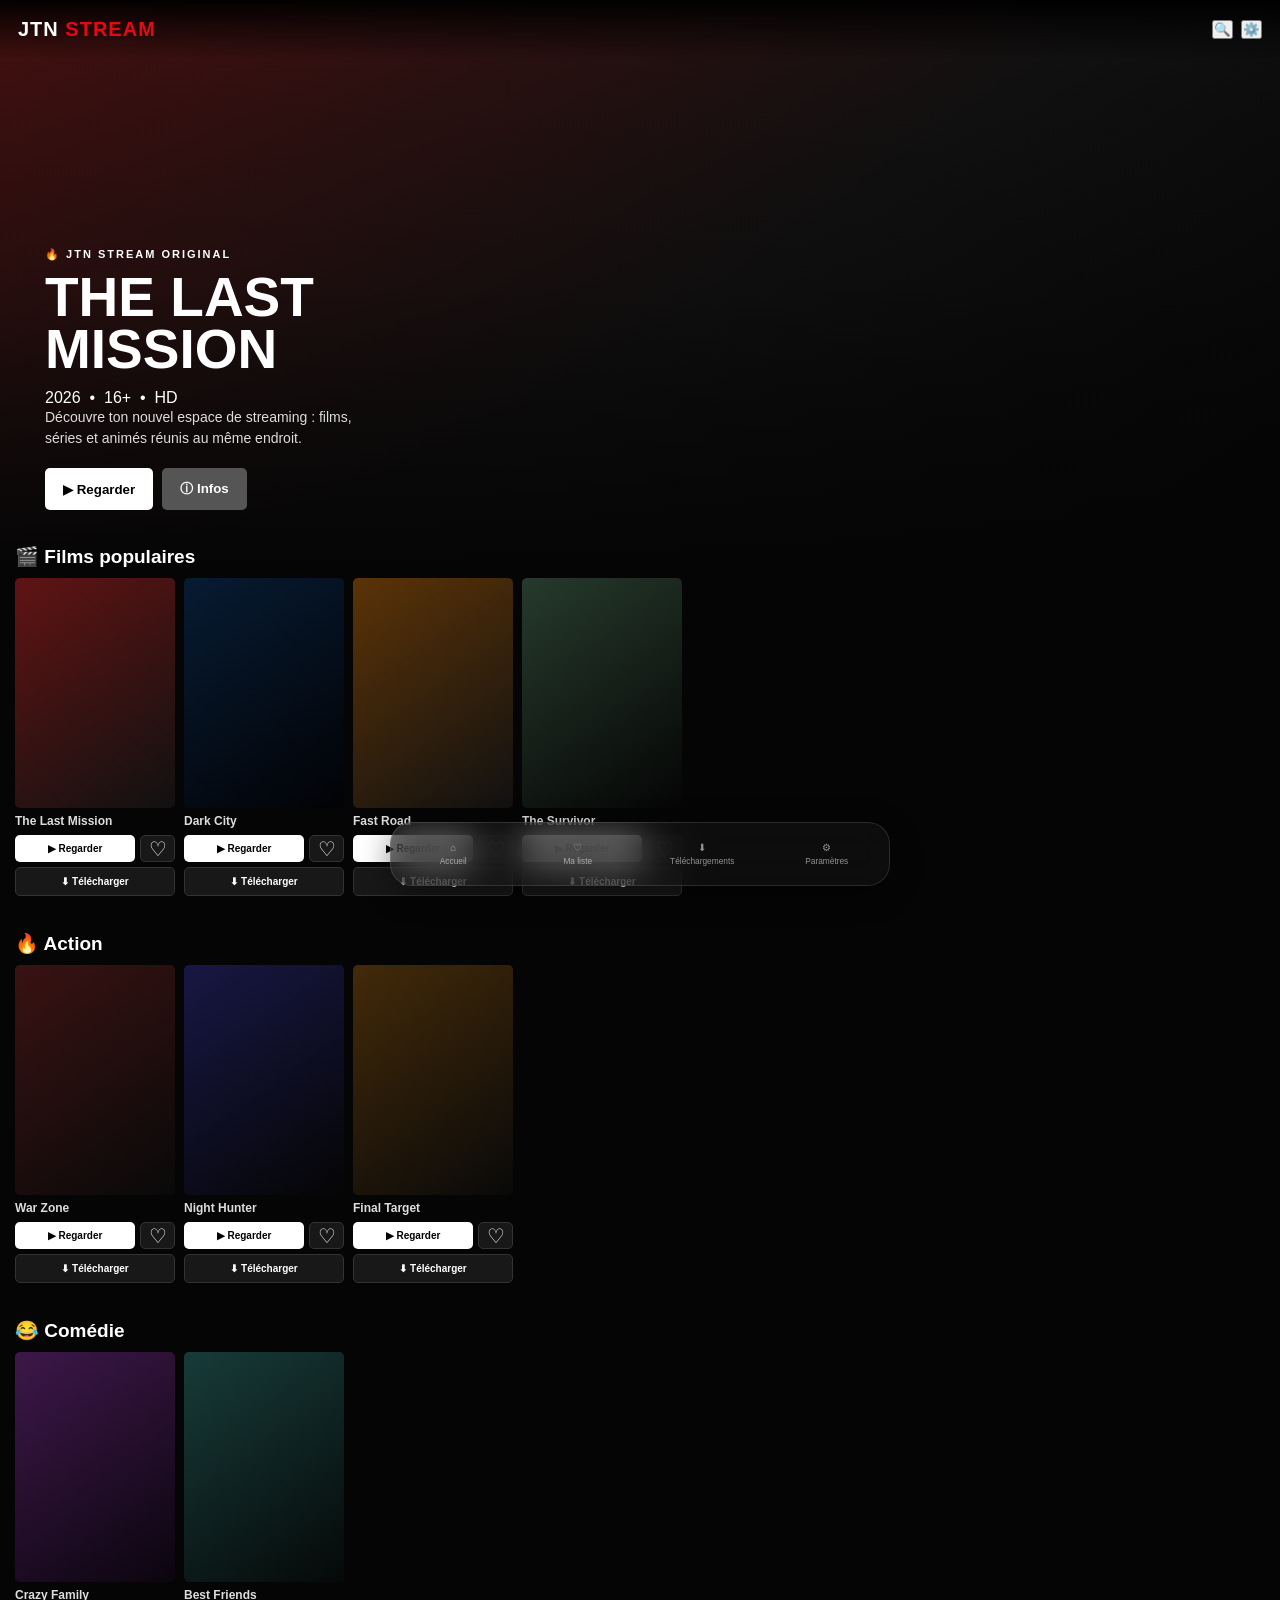
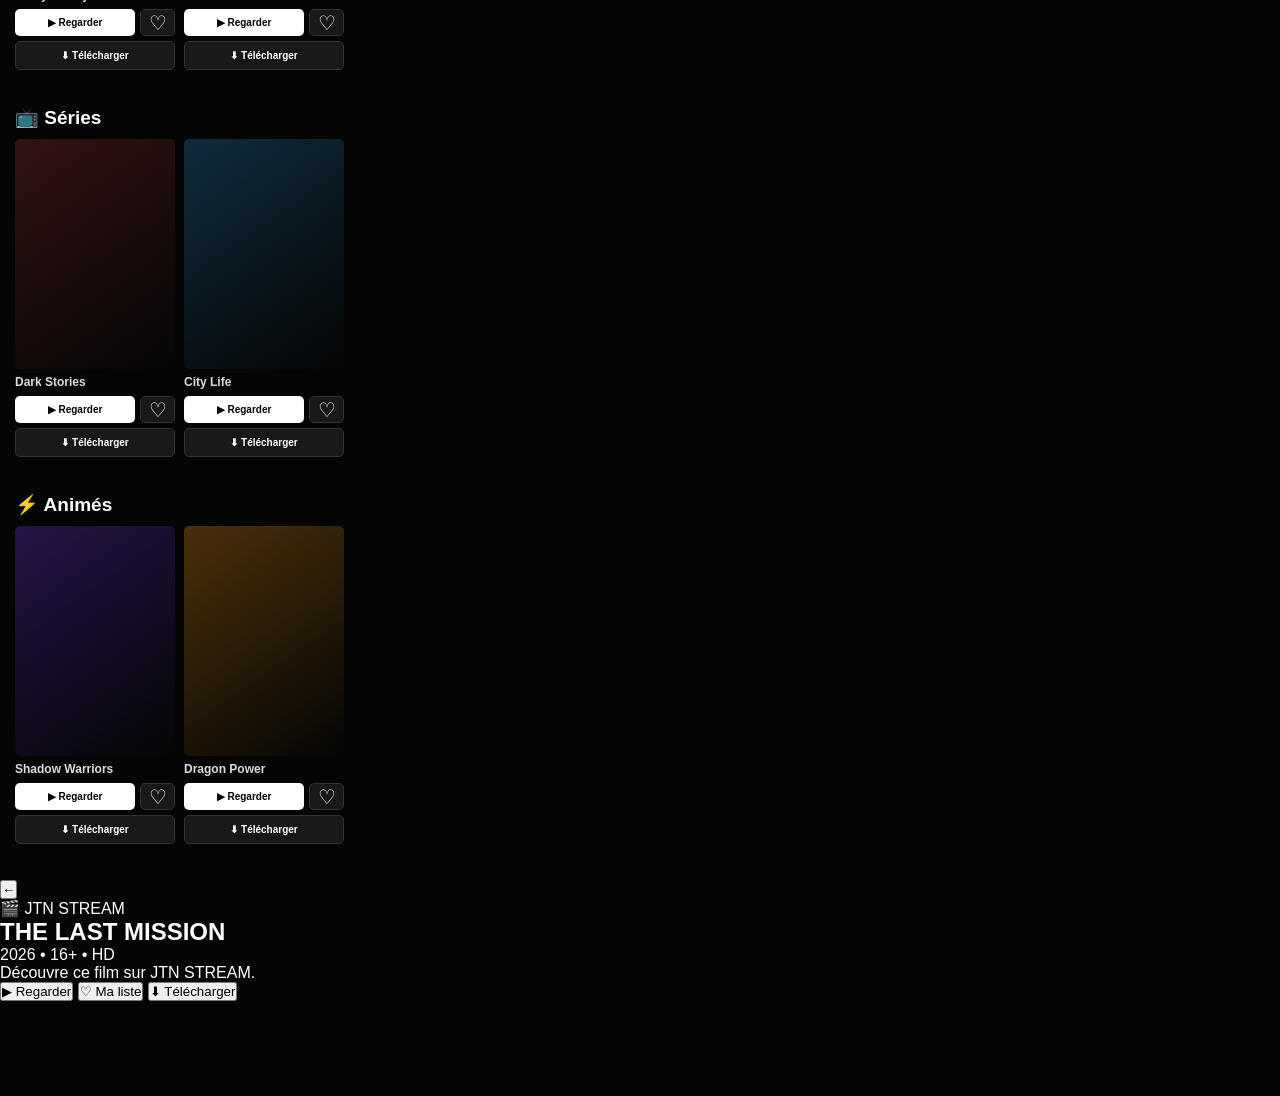
==== commit b6f9e65b: "Refactor index.html for improved structure and styles Refactored HTML structure, improved accessibil" ====
--- a/index.html
+++ b/index.html
@@ -1,53 +1,25 @@
 <!DOCTYPE html>
 <html lang="fr">
-
 <head>
-    <meta charset="UTF-8">
-
-    <meta
-        name="viewport"
-        content="width=device-width, initial-scale=1.0"
-    >
-
-    <meta
-        name="theme-color"
-        content="#050505"
-    >
-
-    <title>JTN STREAM</title>
-
-    <link
-        rel="stylesheet"
-        href="style.css"
-    >
+<meta charset="UTF-8">
+<meta name="viewport" content="width=device-width, initial-scale=1.0">
+<meta name="theme-color" content="#050505">
+<title>JTN STREAM</title>
+<link rel="stylesheet" href="style.css">
 </head>
 
 <body>
 
-<!-- =====================================================
-     INTRO
-===================================================== -->
+<!-- ================= INTRO ================= -->
 
 <div id="intro">
-
     <div class="intro-light"></div>
-
-    <img
-        src="logo.png"
-        id="introLogo"
-        alt="JTN STREAM"
-    >
-
-    <h2>
-        Bienvenue sur JTN STREAM
-    </h2>
-
+    <div class="intro-logo">JTN <span>STREAM</span></div>
+    <h2>BIENVENUE SUR JTN STREAM</h2>
 </div>
 
 
-<!-- =====================================================
-     HEADER
-===================================================== -->
+<!-- ================= HEADER ================= -->
 
 <header class="header">
 
@@ -57,64 +29,18 @@
 
     <div class="header-actions">
 
-        <button
-            class="search-btn"
-            id="searchBtn"
-            type="button"
-        >
-            🔍
-        </button>
-
-        <button
-            class="settings-btn"
-            id="settingsBtn"
-            type="button"
-        >
-            ⚙️
-        </button>
+        <button id="searchBtn" class="round-btn">🔍</button>
+
+        <button id="settingsBtn" class="round-btn">⚙️</button>
 
     </div>
 
 </header>
 
 
-<!-- =====================================================
-     MENU
-===================================================== -->
-
-<nav class="menu">
-
-    <a href="#">
-        Accueil
-    </a>
-
-    <a href="#films">
-        Films
-    </a>
-
-    <a href="#series">
-        Séries
-    </a>
-
-    <a href="#animes">
-        Animés
-    </a>
-
-    <a href="settings.html">
-        ⚙️ Paramètres
-    </a>
-
-</nav>
-
-
-<!-- =====================================================
-     RECHERCHE
-===================================================== -->
-
-<div
-    class="search-box"
-    id="searchBox"
->
+<!-- ================= RECHERCHE ================= -->
+
+<div id="searchBox" class="search-box">
 
     <input
         id="searchInput"
@@ -126,16 +52,27 @@
 </div>
 
 
-<!-- =====================================================
-     HERO
-===================================================== -->
+<!-- ================= MENU ================= -->
+
+<nav class="menu">
+
+    <button data-scroll="films">Films</button>
+    <button data-scroll="action">Action</button>
+    <button data-scroll="comedie">Comédie</button>
+    <button data-scroll="series">Séries</button>
+    <button data-scroll="animes">Animés</button>
+
+</nav>
+
+
+<!-- ================= HERO ================= -->
 
 <section class="hero">
 
     <div class="hero-content">
 
         <div class="badge">
-            🔥 BIENVENUE SUR JTN STREAM
+            🔥 JTN STREAM ORIGINAL
         </div>
 
         <h1>
@@ -143,26 +80,22 @@
             MISSION
         </h1>
 
+        <div class="hero-meta">
+            2026 &nbsp;•&nbsp; 16+ &nbsp;•&nbsp; HD
+        </div>
+
         <p>
             Découvre ton nouvel espace de streaming :
-            films, séries et animés.
+            films, séries et animés réunis au même endroit.
         </p>
 
         <div class="hero-buttons">
 
-            <button
-                class="play-btn"
-                id="heroPlay"
-                type="button"
-            >
+            <button id="heroPlay" class="play-btn">
                 ▶ Regarder
             </button>
 
-            <button
-                class="info-btn"
-                id="heroInfo"
-                type="button"
-            >
+            <button id="heroInfo" class="info-btn">
                 ⓘ Infos
             </button>
 
@@ -173,859 +106,606 @@
 </section>
 
 
-<!-- =====================================================
-     CONTENU PRINCIPAL
-===================================================== -->
+<!-- ================= CONTENU ================= -->
 
 <main id="homePage">
 
-
-<!-- =====================================================
-     FILMS
-===================================================== -->
-
-<section
-    class="category"
-    id="films"
->
-
-    <h2>
-        🎬 Films populaires
-    </h2>
-
-    <div class="movie-row">
-
-
-        <!-- THE LAST MISSION -->
-
-        <article
-            class="movie"
-            data-id="film1"
-            data-title="The Last Mission"
-            data-video="https://fembed.co/embed/N_Xc8eTr-4MGW"
-        >
-
-            <div
-                class="poster poster1"
-            ></div>
-
-            <h3>
-                The Last Mission
-            </h3>
-
-            <div class="movie-actions">
-
-                <button
-                    class="watch-btn"
-                    type="button"
-                >
-                    ▶ Regarder
-                </button>
-
-                <button
-                    class="favorite-btn"
-                    type="button"
-                >
-                    ♡
-                </button>
-
-            </div>
-
-            <button
-                class="download-btn"
-                type="button"
-            >
-                ⬇ Télécharger
-            </button>
-
-        </article>
-
-
-        <!-- DARK CITY -->
-
-        <article
-            class="movie"
-            data-id="film2"
-            data-title="Dark City"
-            data-video="videos/dark-city.mp4"
-        >
-
-            <div
-                class="poster poster2"
-            ></div>
-
-            <h3>
-                Dark City
-            </h3>
-
-            <div class="movie-actions">
-
-                <button
-                    class="watch-btn"
-                    type="button"
-                >
-                    ▶ Regarder
-                </button>
-
-                <button
-                    class="favorite-btn"
-                    type="button"
-                >
-                    ♡
-                </button>
-
-            </div>
-
-            <button
-                class="download-btn"
-                type="button"
-            >
-                ⬇ Télécharger
-            </button>
-
-        </article>
-
-
-        <!-- FAST ROAD -->
-
-        <article
-            class="movie"
-            data-id="film3"
-            data-title="Fast Road"
-            data-video="videos/fast-road.mp4"
-        >
-
-            <div
-                class="poster poster3"
-            ></div>
-
-            <h3>
-                Fast Road
-            </h3>
-
-            <div class="movie-actions">
-
-                <button
-                    class="watch-btn"
-                    type="button"
-                >
-                    ▶ Regarder
-                </button>
-
-                <button
-                    class="favorite-btn"
-                    type="button"
-                >
-                    ♡
-                </button>
-
-            </div>
-
-            <button
-                class="download-btn"
-                type="button"
-            >
-                ⬇ Télécharger
-            </button>
-
-        </article>
-
-
-        <!-- THE SURVIVOR -->
-
-        <article
-            class="movie"
-            data-id="film4"
-            data-title="The Survivor"
-            data-video="videos/the-survivor.mp4"
-        >
-
-            <div
-                class="poster poster4"
-            ></div>
-
-            <h3>
-                The Survivor
-            </h3>
-
-            <div class="movie-actions">
-
-                <button
-                    class="watch-btn"
-                    type="button"
-                >
-                    ▶ Regarder
-                </button>
-
-                <button
-                    class="favorite-btn"
-                    type="button"
-                >
-                    ♡
-                </button>
-
-            </div>
-
-            <button
-                class="download-btn"
-                type="button"
-            >
-                ⬇ Télécharger
-            </button>
-
-        </article>
-
-    </div>
-
-</section>
-
-
-<!-- =====================================================
-     ACTION
-===================================================== -->
-
-<section
-    class="category"
-    id="action"
->
-
-    <h2>
-        🔥 Action
-    </h2>
-
-    <div class="movie-row">
-
-        <article
-            class="movie"
-            data-id="film5"
-            data-title="War Zone"
-            data-video="videos/war-zone.mp4"
-        >
-
-            <div class="poster poster5"></div>
-
-            <h3>
-                War Zone
-            </h3>
-
-            <div class="movie-actions">
-
-                <button
-                    class="watch-btn"
-                    type="button"
-                >
-                    ▶ Regarder
-                </button>
-
-                <button
-                    class="favorite-btn"
-                    type="button"
-                >
-                    ♡
-                </button>
-
-            </div>
-
-            <button
-                class="download-btn"
-                type="button"
-            >
-                ⬇ Télécharger
-            </button>
-
-        </article>
-
-
-        <article
-            class="movie"
-            data-id="film6"
-            data-title="Night Hunter"
-            data-video="videos/night-hunter.mp4"
-        >
-
-            <div class="poster poster6"></div>
-
-            <h3>
-                Night Hunter
-            </h3>
-
-            <div class="movie-actions">
-
-                <button
-                    class="watch-btn"
-                    type="button"
-                >
-                    ▶ Regarder
-                </button>
-
-                <button
-                    class="favorite-btn"
-                    type="button"
-                >
-                    ♡
-                </button>
-
-            </div>
-
-            <button
-                class="download-btn"
-                type="button"
-            >
-                ⬇ Télécharger
-            </button>
-
-        </article>
-
-
-        <article
-            class="movie"
-            data-id="film7"
-            data-title="Final Target"
-            data-video="videos/final-target.mp4"
-        >
-
-            <div class="poster poster7"></div>
-
-            <h3>
-                Final Target
-            </h3>
-
-            <div class="movie-actions">
-
-                <button
-                    class="watch-btn"
-                    type="button"
-                >
-                    ▶ Regarder
-                </button>
-
-                <button
-                    class="favorite-btn"
-                    type="button"
-                >
-                    ♡
-                </button>
-
-            </div>
-
-            <button
-                class="download-btn"
-                type="button"
-            >
-                ⬇ Télécharger
-            </button>
-
-        </article>
-
-    </div>
-
-</section>
-
-
-<!-- =====================================================
-     COMÉDIE
-===================================================== -->
-
-<section
-    class="category"
-    id="comedie"
->
-
-    <h2>
-        😂 Comédie
-    </h2>
-
-    <div class="movie-row">
-
-        <article
-            class="movie"
-            data-id="film8"
-            data-title="Crazy Family"
-            data-video="videos/crazy-family.mp4"
-        >
-
-            <div class="poster poster8"></div>
-
-            <h3>
-                Crazy Family
-            </h3>
-
-            <div class="movie-actions">
-
-                <button
-                    class="watch-btn"
-                    type="button"
-                >
-                    ▶ Regarder
-                </button>
-
-                <button
-                    class="favorite-btn"
-                    type="button"
-                >
-                    ♡
-                </button>
-
-            </div>
-
-            <button
-                class="download-btn"
-                type="button"
-            >
-                ⬇ Télécharger
-            </button>
-
-        </article>
-
-
-        <article
-            class="movie"
-            data-id="film9"
-            data-title="Best Friends"
-            data-video="videos/best-friends.mp4"
-        >
-
-            <div class="poster poster9"></div>
-
-            <h3>
-                Best Friends
-            </h3>
-
-            <div class="movie-actions">
-
-                <button
-                    class="watch-btn"
-                    type="button"
-                >
-                    ▶ Regarder
-                </button>
-
-                <button
-                    class="favorite-btn"
-                    type="button"
-                >
-                    ♡
-                </button>
-
-            </div>
-
-            <button
-                class="download-btn"
-                type="button"
-            >
-                ⬇ Télécharger
-            </button>
-
-        </article>
-
-    </div>
-
-</section>
-
-
-<!-- =====================================================
-     SÉRIES
-===================================================== -->
-
-<section
-    class="category"
-    id="series"
->
-
-    <h2>
-        📺 Séries
-    </h2>
-
-    <div class="movie-row">
-
-        <article
-            class="movie"
-            data-id="series1"
-            data-title="Dark Stories"
-            data-video="videos/dark-stories.mp4"
-        >
-
-            <div class="poster poster10"></div>
-
-            <h3>
-                Dark Stories
-            </h3>
-
-            <div class="movie-actions">
-
-                <button
-                    class="watch-btn"
-                    type="button"
-                >
-                    ▶ Regarder
-                </button>
-
-                <button
-                    class="favorite-btn"
-                    type="button"
-                >
-                    ♡
-                </button>
-
-            </div>
-
-            <button
-                class="download-btn"
-                type="button"
-            >
-                ⬇ Télécharger
-            </button>
-
-        </article>
-
-
-        <article
-            class="movie"
-            data-id="series2"
-            data-title="City Life"
-            data-video="videos/city-life.mp4"
-        >
-
-            <div class="poster poster11"></div>
-
-            <h3>
-                City Life
-            </h3>
-
-            <div class="movie-actions">
-
-                <button
-                    class="watch-btn"
-                    type="button"
-                >
-                    ▶ Regarder
-                </button>
-
-                <button
-                    class="favorite-btn"
-                    type="button"
-                >
-                    ♡
-                </button>
-
-            </div>
-
-            <button
-                class="download-btn"
-                type="button"
-            >
-                ⬇ Télécharger
-            </button>
-
-        </article>
-
-    </div>
-
-</section>
-
-
-<!-- =====================================================
-     ANIMÉS
-===================================================== -->
-
-<section
-    class="category"
-    id="animes"
->
-
-    <h2>
-        ⚡ Animés
-    </h2>
-
-    <div class="movie-row">
-
-        <article
-            class="movie"
-            data-id="anime1"
-            data-title="Shadow Warriors"
-            data-video="videos/shadow-warriors.mp4"
-        >
-
-            <div class="poster poster12"></div>
-
-            <h3>
-                Shadow Warriors
-            </h3>
-
-            <div class="movie-actions">
-
-                <button
-                    class="watch-btn"
-                    type="button"
-                >
-                    ▶ Regarder
-                </button>
-
-                <button
-                    class="favorite-btn"
-                    type="button"
-                >
-                    ♡
-                </button>
-
-            </div>
-
-            <button
-                class="download-btn"
-                type="button"
-            >
-                ⬇ Télécharger
-            </button>
-
-        </article>
-
-
-        <article
-            class="movie"
-            data-id="anime2"
-            data-title="Dragon Power"
-            data-video="videos/dragon-power.mp4"
-        >
-
-            <div class="poster poster13"></div>
-
-            <h3>
-                Dragon Power
-            </h3>
-
-            <div class="movie-actions">
-
-                <button
-                    class="watch-btn"
-                    type="button"
-                >
-                    ▶ Regarder
-                </button>
-
-                <button
-                    class="favorite-btn"
-                    type="button"
-                >
-                    ♡
-                </button>
-
-            </div>
-
-            <button
-                class="download-btn"
-                type="button"
-            >
-                ⬇ Télécharger
-            </button>
-
-        </article>
-
-    </div>
-
-</section>
+    <section class="category" id="films">
+
+        <h2>🎬 Films populaires</h2>
+
+        <div class="movie-row">
+
+            <article
+                class="movie"
+                data-id="film1"
+                data-title="The Last Mission"
+                data-year="2026"
+                data-age="16+"
+                data-quality="HD"
+                data-category="Film"
+                data-description="Une nouvelle mission commence. Découvre The Last Mission sur JTN STREAM."
+                data-video=""
+                data-external="https://fembed.co/embed/N_Xc8eTr-4MGW"
+            >
+
+                <div class="poster poster1"></div>
+
+                <h3>The Last Mission</h3>
+
+                <div class="movie-actions">
+
+                    <button class="watch-btn">
+                        ▶ Regarder
+                    </button>
+
+                    <button class="favorite-btn">
+                        ♡
+                    </button>
+
+                </div>
+
+                <button class="download-btn">
+                    ⬇ Télécharger
+                </button>
+
+            </article>
+
+
+            <article
+                class="movie"
+                data-id="film2"
+                data-title="Dark City"
+                data-year="2026"
+                data-age="16+"
+                data-quality="HD"
+                data-category="Action"
+                data-description="Dans une ville plongée dans l'obscurité, une nouvelle aventure commence."
+                data-video="videos/dark-city.mp4"
+            >
+
+                <div class="poster poster2"></div>
+
+                <h3>Dark City</h3>
+
+                <div class="movie-actions">
+
+                    <button class="watch-btn">
+                        ▶ Regarder
+                    </button>
+
+                    <button class="favorite-btn">
+                        ♡
+                    </button>
+
+                </div>
+
+                <button class="download-btn">
+                    ⬇ Télécharger
+                </button>
+
+            </article>
+
+
+            <article
+                class="movie"
+                data-id="film3"
+                data-title="Fast Road"
+                data-year="2026"
+                data-age="13+"
+                data-quality="HD"
+                data-category="Action"
+                data-description="Une course folle sur les routes les plus dangereuses."
+                data-video="videos/fast-road.mp4"
+            >
+
+                <div class="poster poster3"></div>
+
+                <h3>Fast Road</h3>
+
+                <div class="movie-actions">
+
+                    <button class="watch-btn">
+                        ▶ Regarder
+                    </button>
+
+                    <button class="favorite-btn">
+                        ♡
+                    </button>
+
+                </div>
+
+                <button class="download-btn">
+                    ⬇ Télécharger
+                </button>
+
+            </article>
+
+
+            <article
+                class="movie"
+                data-id="film4"
+                data-title="The Survivor"
+                data-year="2026"
+                data-age="13+"
+                data-quality="HD"
+                data-category="Action"
+                data-description="Un survivant doit trouver un moyen de rentrer chez lui."
+                data-video="videos/the-survivor.mp4"
+            >
+
+                <div class="poster poster4"></div>
+
+                <h3>The Survivor</h3>
+
+                <div class="movie-actions">
+
+                    <button class="watch-btn">
+                        ▶ Regarder
+                    </button>
+
+                    <button class="favorite-btn">
+                        ♡
+                    </button>
+
+                </div>
+
+                <button class="download-btn">
+                    ⬇ Télécharger
+                </button>
+
+            </article>
+
+        </div>
+
+    </section>
+
+
+    <section class="category" id="action">
+
+        <h2>🔥 Action</h2>
+
+        <div class="movie-row">
+
+            <article
+                class="movie"
+                data-id="film5"
+                data-title="War Zone"
+                data-year="2026"
+                data-age="16+"
+                data-quality="HD"
+                data-category="Action"
+                data-description="Une mission dangereuse dans une zone de guerre."
+                data-video="videos/war-zone.mp4"
+            >
+
+                <div class="poster poster5"></div>
+
+                <h3>War Zone</h3>
+
+                <div class="movie-actions">
+                    <button class="watch-btn">▶ Regarder</button>
+                    <button class="favorite-btn">♡</button>
+                </div>
+
+                <button class="download-btn">
+                    ⬇ Télécharger
+                </button>
+
+            </article>
+
+
+            <article
+                class="movie"
+                data-id="film6"
+                data-title="Night Hunter"
+                data-year="2026"
+                data-age="16+"
+                data-quality="HD"
+                data-category="Action"
+                data-description="Un chasseur traque sa cible pendant la nuit."
+                data-video="videos/night-hunter.mp4"
+            >
+
+                <div class="poster poster6"></div>
+
+                <h3>Night Hunter</h3>
+
+                <div class="movie-actions">
+                    <button class="watch-btn">▶ Regarder</button>
+                    <button class="favorite-btn">♡</button>
+                </div>
+
+                <button class="download-btn">
+                    ⬇ Télécharger
+                </button>
+
+            </article>
+
+
+            <article
+                class="movie"
+                data-id="film7"
+                data-title="Final Target"
+                data-year="2026"
+                data-age="16+"
+                data-quality="HD"
+                data-category="Action"
+                data-description="Une dernière mission. Une seule cible."
+                data-video="videos/final-target.mp4"
+            >
+
+                <div class="poster poster7"></div>
+
+                <h3>Final Target</h3>
+
+                <div class="movie-actions">
+                    <button class="watch-btn">▶ Regarder</button>
+                    <button class="favorite-btn">♡</button>
+                </div>
+
+                <button class="download-btn">
+                    ⬇ Télécharger
+                </button>
+
+            </article>
+
+        </div>
+
+    </section>
+
+
+    <section class="category" id="comedie">
+
+        <h2>😂 Comédie</h2>
+
+        <div class="movie-row">
+
+            <article
+                class="movie"
+                data-id="film8"
+                data-title="Crazy Family"
+                data-year="2026"
+                data-age="10+"
+                data-quality="HD"
+                data-category="Comédie"
+                data-description="Une famille complètement folle dans une aventure pleine de surprises."
+                data-video="videos/crazy-family.mp4"
+            >
+
+                <div class="poster poster8"></div>
+
+                <h3>Crazy Family</h3>
+
+                <div class="movie-actions">
+                    <button class="watch-btn">▶ Regarder</button>
+                    <button class="favorite-btn">♡</button>
+                </div>
+
+                <button class="download-btn">
+                    ⬇ Télécharger
+                </button>
+
+            </article>
+
+
+            <article
+                class="movie"
+                data-id="film9"
+                data-title="Best Friends"
+                data-year="2026"
+                data-age="10+"
+                data-quality="HD"
+                data-category="Comédie"
+                data-description="Deux meilleurs amis vivent une aventure qu'ils n'oublieront jamais."
+                data-video="videos/best-friends.mp4"
+            >
+
+                <div class="poster poster9"></div>
+
+                <h3>Best Friends</h3>
+
+                <div class="movie-actions">
+                    <button class="watch-btn">▶ Regarder</button>
+                    <button class="favorite-btn">♡</button>
+                </div>
+
+                <button class="download-btn">
+                    ⬇ Télécharger
+                </button>
+
+            </article>
+
+        </div>
+
+    </section>
+
+
+    <section class="category" id="series">
+
+        <h2>📺 Séries</h2>
+
+        <div class="movie-row">
+
+            <article
+                class="movie"
+                data-id="series1"
+                data-title="Dark Stories"
+                data-year="2026"
+                data-age="16+"
+                data-quality="HD"
+                data-category="Série"
+                data-description="Des histoires mystérieuses se déroulent dans une ville étrange."
+                data-video="videos/dark-stories.mp4"
+            >
+
+                <div class="poster poster10"></div>
+
+                <h3>Dark Stories</h3>
+
+                <div class="movie-actions">
+                    <button class="watch-btn">▶ Regarder</button>
+                    <button class="favorite-btn">♡</button>
+                </div>
+
+                <button class="download-btn">
+                    ⬇ Télécharger
+                </button>
+
+            </article>
+
+
+            <article
+                class="movie"
+                data-id="series2"
+                data-title="City Life"
+                data-year="2026"
+                data-age="13+"
+                data-quality="HD"
+                data-category="Série"
+                data-description="La vie quotidienne d'un groupe de jeunes dans une grande ville."
+                data-video="videos/city-life.mp4"
+            >
+
+                <div class="poster poster11"></div>
+
+                <h3>City Life</h3>
+
+                <div class="movie-actions">
+                    <button class="watch-btn">▶ Regarder</button>
+                    <button class="favorite-btn">♡</button>
+                </div>
+
+                <button class="download-btn">
+                    ⬇ Télécharger
+                </button>
+
+            </article>
+
+        </div>
+
+    </section>
+
+
+    <section class="category" id="animes">
+
+        <h2>⚡ Animés</h2>
+
+        <div class="movie-row">
+
+            <article
+                class="movie"
+                data-id="anime1"
+                data-title="Shadow Warriors"
+                data-year="2026"
+                data-age="13+"
+                data-quality="HD"
+                data-category="Animé"
+                data-description="Des guerriers de l'ombre doivent protéger leur monde."
+                data-video="videos/shadow-warriors.mp4"
+            >
+
+                <div class="poster poster12"></div>
+
+                <h3>Shadow Warriors</h3>
+
+                <div class="movie-actions">
+                    <button class="watch-btn">▶ Regarder</button>
+                    <button class="favorite-btn">♡</button>
+                </div>
+
+                <button class="download-btn">
+                    ⬇ Télécharger
+                </button>
+
+            </article>
+
+
+            <article
+                class="movie"
+                data-id="anime2"
+                data-title="Dragon Power"
+                data-year="2026"
+                data-age="10+"
+                data-quality="HD"
+                data-category="Animé"
+                data-description="Un jeune héros découvre un pouvoir extraordinaire."
+                data-video="videos/dragon-power.mp4"
+            >
+
+                <div class="poster poster13"></div>
+
+                <h3>Dragon Power</h3>
+
+                <div class="movie-actions">
+                    <button class="watch-btn">▶ Regarder</button>
+                    <button class="favorite-btn">♡</button>
+                </div>
+
+                <button class="download-btn">
+                    ⬇ Télécharger
+                </button>
+
+            </article>
+
+        </div>
+
+    </section>
 
 </main>
 
 
-<!-- =====================================================
-     FAVORIS
-===================================================== -->
-
-<section
-    class="favorites-page"
-    id="favoritesPage"
->
+<!-- ================= PAGE FAVORIS ================= -->
+
+<section id="favoritesPage" class="special-page">
 
     <div class="page-header">
 
-        <button
-            class="back-btn"
-            id="backFromFavorites"
-            type="button"
-        >
+        <button id="backFromFavorites" class="back-btn">
             ←
         </button>
 
-        <h2>
-            ❤️ Mes favoris
-        </h2>
+        <h2>❤️ Ma liste</h2>
 
     </div>
 
-    <p class="page-description">
-        Tes films préférés sont ici.
-    </p>
-
-    <div
-        class="favorite-list"
-        id="favoriteList"
-    ></div>
+    <div id="favoriteList"></div>
 
 </section>
 
 
-<!-- =====================================================
-     TÉLÉCHARGEMENTS
-===================================================== -->
-
-<section
-    class="downloads-page"
-    id="downloadsPage"
->
+<!-- ================= PAGE DOWNLOAD ================= -->
+
+<section id="downloadsPage" class="special-page">
 
     <div class="page-header">
 
-        <button
-            class="back-btn"
-            id="backFromDownloads"
-            type="button"
-        >
+        <button id="backFromDownloads" class="back-btn">
             ←
         </button>
 
-        <h2>
-            ⬇️ Mes téléchargements
-        </h2>
+        <h2>⬇️ Téléchargements</h2>
 
     </div>
 
-    <p class="page-description">
-        Tes vidéos disponibles hors connexion.
-    </p>
-
-    <div
-        class="download-list"
-        id="downloadList"
-    ></div>
+    <div id="downloadList"></div>
 
 </section>
 
 
-<!-- =====================================================
-     LECTEUR
-===================================================== -->
-
-<div
-    class="player"
-    id="player"
->
-
-    <button
-        class="close-player"
-        id="closePlayer"
-        type="button"
-    >
+<!-- ================= FICHE FILM ================= -->
+
+<section id="movieDetails" class="movie-details">
+
+    <button id="closeDetails" class="details-back">
+        ←
+    </button>
+
+    <div class="details-background"></div>
+
+    <div class="details-content">
+
+        <div class="details-poster" id="detailsPoster"></div>
+
+        <div class="details-info">
+
+            <div class="details-label">
+                🎬 JTN STREAM
+            </div>
+
+            <h1 id="detailsTitle">
+                THE LAST MISSION
+            </h1>
+
+            <div class="details-meta">
+
+                <span id="detailsYear">2026</span>
+                <span>•</span>
+                <span id="detailsAge">16+</span>
+                <span>•</span>
+                <span id="detailsQuality">HD</span>
+
+            </div>
+
+            <p id="detailsDescription">
+                Découvre ce film sur JTN STREAM.
+            </p>
+
+            <div class="details-buttons">
+
+                <button id="detailsWatch" class="details-watch">
+                    ▶ Regarder
+                </button>
+
+                <button id="detailsFavorite" class="details-favorite">
+                    ♡ Ma liste
+                </button>
+
+                <button id="detailsDownload" class="details-download">
+                    ⬇ Télécharger
+                </button>
+
+            </div>
+
+        </div>
+
+    </div>
+
+</section>
+
+
+<!-- ================= LECTEUR ================= -->
+
+<div id="player" class="player">
+
+    <button id="closePlayer" class="close-player">
         ✕
     </button>
-
-
-    <!-- LECTEUR VIDÉO LOCAL -->
 
     <video
         id="video"
         controls
         playsinline
-        style="display:none;"
     ></video>
-
-
-    <!-- LECTEUR POUR THE LAST MISSION -->
 
     <iframe
         id="vdoFrame"
         src=""
         allow="autoplay; fullscreen"
         allowfullscreen
-        style="
-            display:none;
-            width:100%;
-            height:90vh;
-            border:0;
-            background:#000;
-        "
     ></iframe>
 
 </div>
 
 
-<!-- =====================================================
-     NAVIGATION MOBILE
-===================================================== -->
+<!-- ================= BARRE MOBILE ================= -->
 
 <nav class="bottom-nav">
 
-    <button
-        id="homeBtn"
-        type="button"
-    >
-
-        <span class="nav-icon">
-            ⌂
-        </span>
-
-        <span>
-            Accueil
-        </span>
-
+    <button id="homeBtn">
+        <span>⌂</span>
+        <small>Accueil</small>
     </button>
 
-
-    <button
-        id="favoritesBtn"
-        type="button"
-    >
-
-        <span class="nav-icon">
-            ♡
-        </span>
-
-        <span>
-            Favoris
-        </span>
-
+    <button id="favoritesBtn">
+        <span>♡</span>
+        <small>Ma liste</small>
     </button>
 
-
-    <button
-        id="downloadsBtn"
-        type="button"
-    >
-
-        <span class="nav-icon">
-            ⬇
-        </span>
-
-        <span>
-            Téléchargements
-        </span>
-
+    <button id="downloadsBtn">
+        <span>⬇</span>
+        <small>Téléchargements</small>
     </button>
 
-
-    <button
-        id="settingsBtnBottom"
-        type="button"
-    >
-
-        <span class="nav-icon">
-            ⚙
-        </span>
-
-        <span>
-            Paramètres
-        </span>
-
+    <button id="settingsBtnBottom">
+        <span>⚙</span>
+        <small>Paramètres</small>
     </button>
 
 </nav>
 
 
-<!-- =====================================================
-     JAVASCRIPT
-===================================================== -->
-
 <script src="script.js"></script>
 
 </body>
-
-    </html>
+</html>
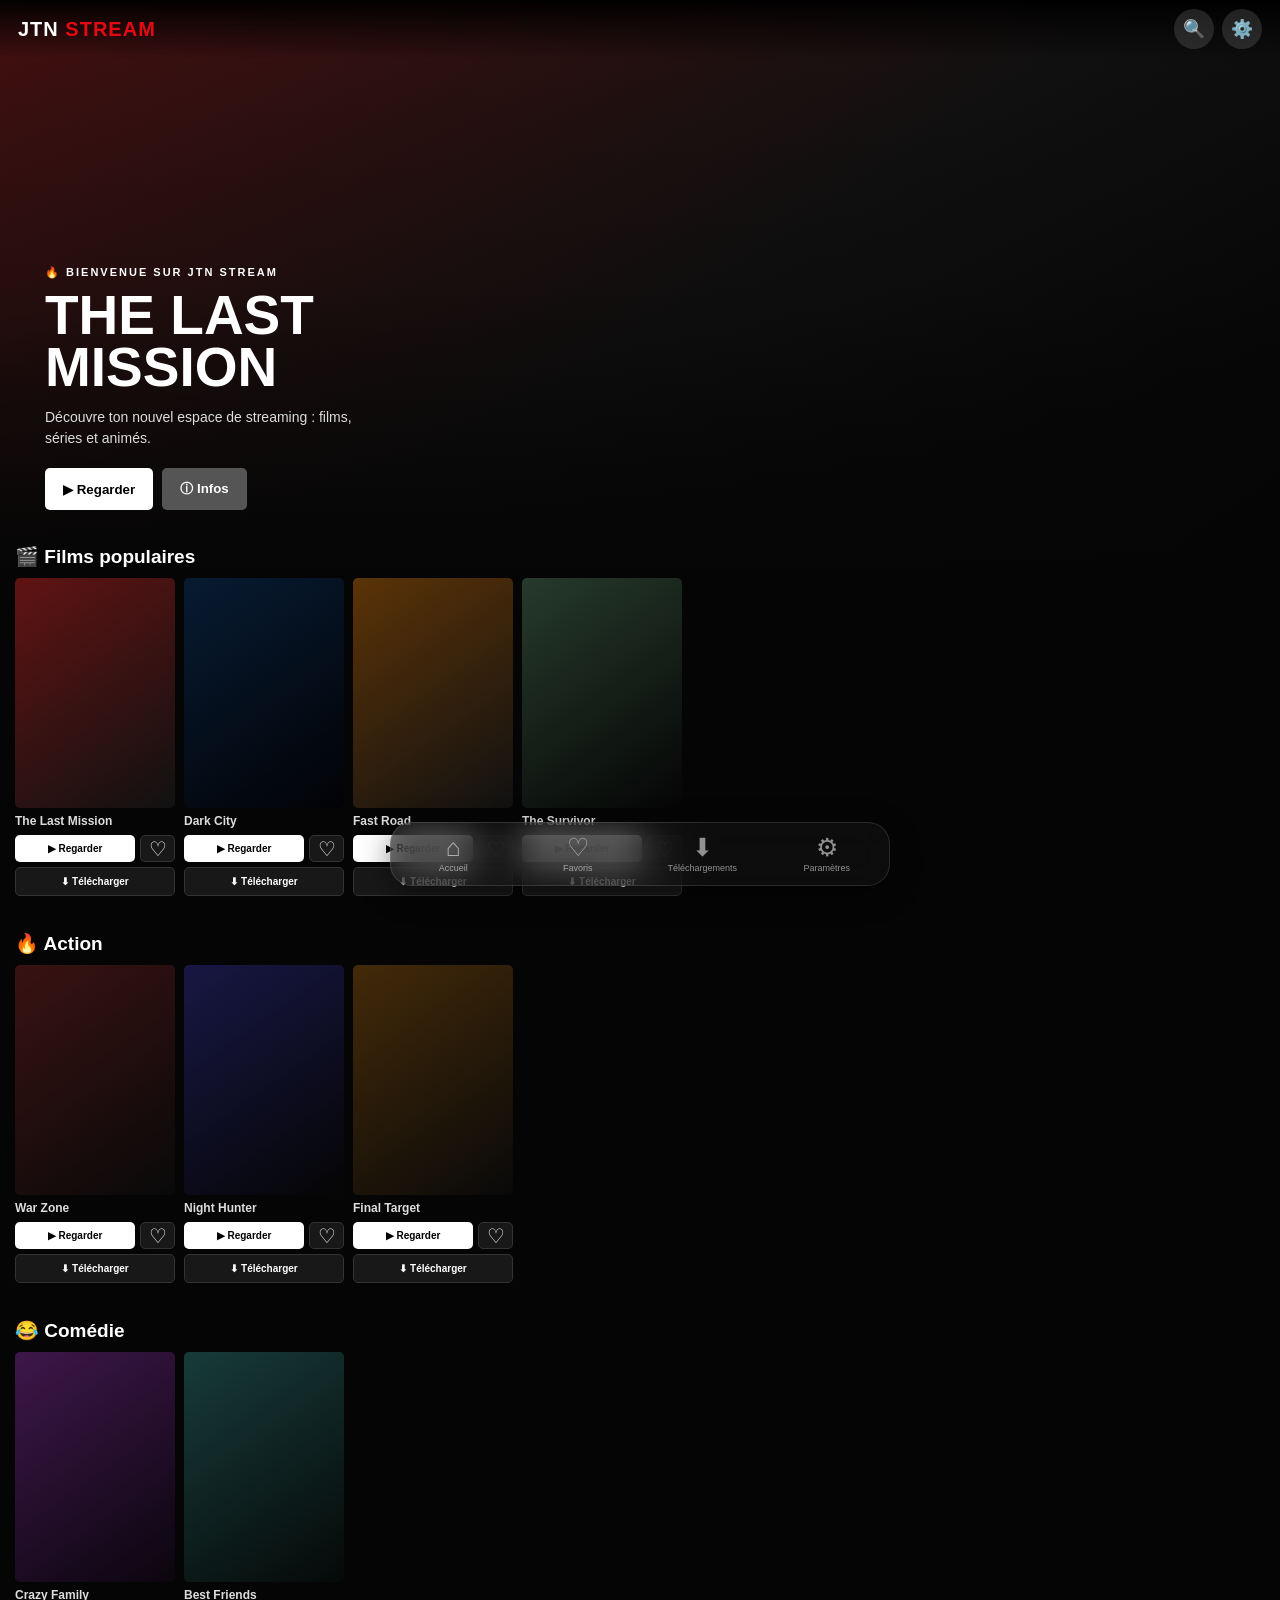
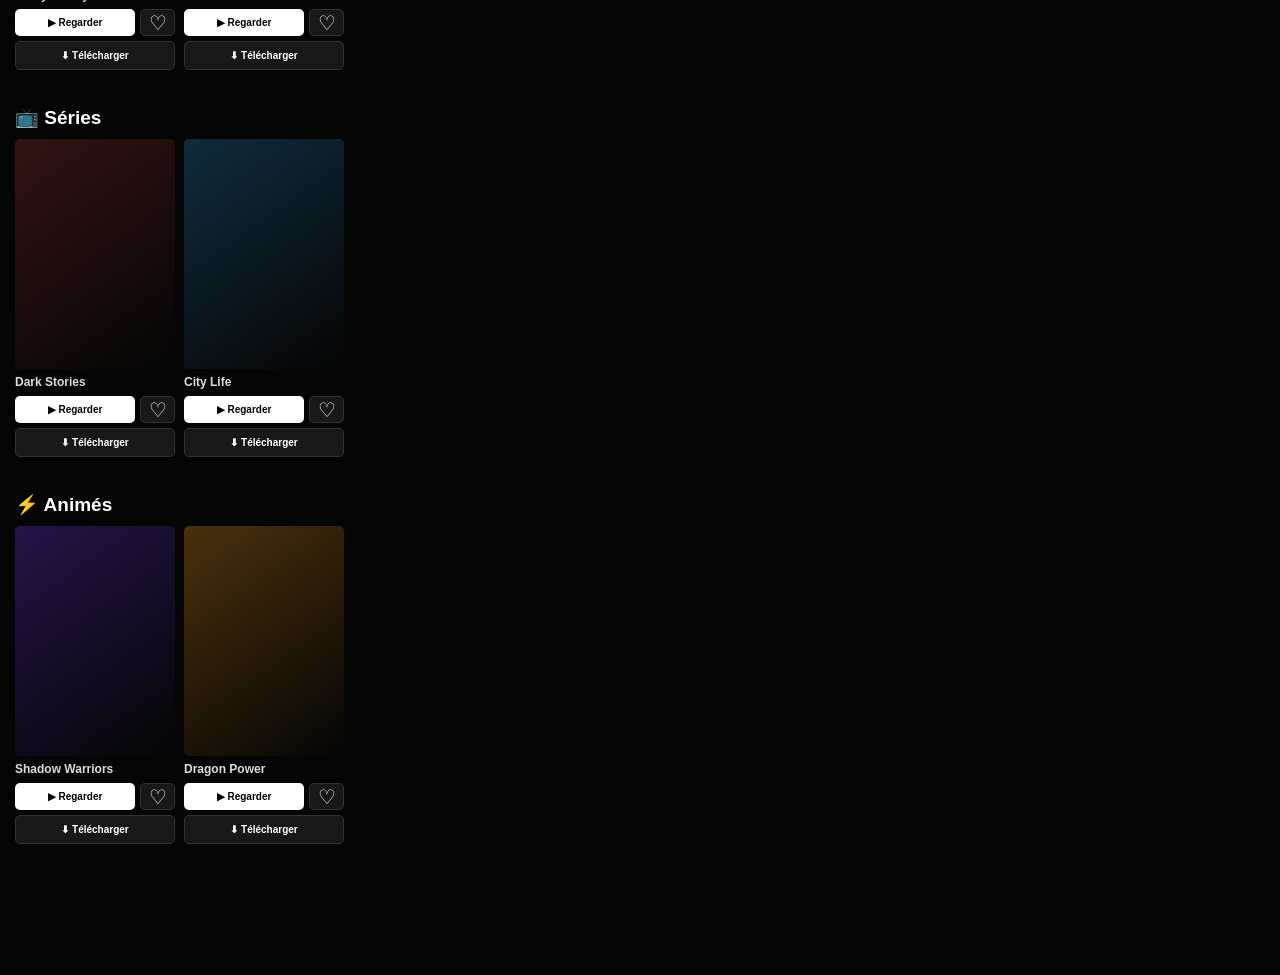
==== commit 31fbaee9: "Update print statement from 'Hello' to 'Goodbye'" ====
--- a/index.html
+++ b/index.html
@@ -1,25 +1,53 @@
 <!DOCTYPE html>
 <html lang="fr">
+
 <head>
-<meta charset="UTF-8">
-<meta name="viewport" content="width=device-width, initial-scale=1.0">
-<meta name="theme-color" content="#050505">
-<title>JTN STREAM</title>
-<link rel="stylesheet" href="style.css">
+    <meta charset="UTF-8">
+
+    <meta
+        name="viewport"
+        content="width=device-width, initial-scale=1.0"
+    >
+
+    <meta
+        name="theme-color"
+        content="#050505"
+    >
+
+    <title>JTN STREAM</title>
+
+    <link
+        rel="stylesheet"
+        href="style.css"
+    >
 </head>
 
 <body>
 
-<!-- ================= INTRO ================= -->
+<!-- =====================================================
+     INTRO
+===================================================== -->
 
 <div id="intro">
+
     <div class="intro-light"></div>
-    <div class="intro-logo">JTN <span>STREAM</span></div>
-    <h2>BIENVENUE SUR JTN STREAM</h2>
+
+    <img
+        src="logo.png"
+        id="introLogo"
+        alt="JTN STREAM"
+    >
+
+    <h2>
+        Bienvenue sur JTN STREAM
+    </h2>
+
 </div>
 
 
-<!-- ================= HEADER ================= -->
+<!-- =====================================================
+     HEADER
+===================================================== -->
 
 <header class="header">
 
@@ -29,18 +57,64 @@
 
     <div class="header-actions">
 
-        <button id="searchBtn" class="round-btn">🔍</button>
-
-        <button id="settingsBtn" class="round-btn">⚙️</button>
+        <button
+            class="search-btn"
+            id="searchBtn"
+            type="button"
+        >
+            🔍
+        </button>
+
+        <button
+            class="settings-btn"
+            id="settingsBtn"
+            type="button"
+        >
+            ⚙️
+        </button>
 
     </div>
 
 </header>
 
 
-<!-- ================= RECHERCHE ================= -->
-
-<div id="searchBox" class="search-box">
+<!-- =====================================================
+     MENU
+===================================================== -->
+
+<nav class="menu">
+
+    <a href="#">
+        Accueil
+    </a>
+
+    <a href="#films">
+        Films
+    </a>
+
+    <a href="#series">
+        Séries
+    </a>
+
+    <a href="#animes">
+        Animés
+    </a>
+
+    <a href="settings.html">
+        ⚙️ Paramètres
+    </a>
+
+</nav>
+
+
+<!-- =====================================================
+     RECHERCHE
+===================================================== -->
+
+<div
+    class="search-box"
+    id="searchBox"
+>
 
     <input
         id="searchInput"
@@ -52,27 +126,16 @@
 </div>
 
 
-<!-- ================= MENU ================= -->
-
-<nav class="menu">
-
-    <button data-scroll="films">Films</button>
-    <button data-scroll="action">Action</button>
-    <button data-scroll="comedie">Comédie</button>
-    <button data-scroll="series">Séries</button>
-    <button data-scroll="animes">Animés</button>
-
-</nav>
-
-
-<!-- ================= HERO ================= -->
+<!-- =====================================================
+     HERO
+===================================================== -->
 
 <section class="hero">
 
     <div class="hero-content">
 
         <div class="badge">
-            🔥 JTN STREAM ORIGINAL
+            🔥 BIENVENUE SUR JTN STREAM
         </div>
 
         <h1>
@@ -80,22 +143,26 @@
             MISSION
         </h1>
 
-        <div class="hero-meta">
-            2026 &nbsp;•&nbsp; 16+ &nbsp;•&nbsp; HD
-        </div>
-
         <p>
             Découvre ton nouvel espace de streaming :
-            films, séries et animés réunis au même endroit.
+            films, séries et animés.
         </p>
 
         <div class="hero-buttons">
 
-            <button id="heroPlay" class="play-btn">
+            <button
+                class="play-btn"
+                id="heroPlay"
+                type="button"
+            >
                 ▶ Regarder
             </button>
 
-            <button id="heroInfo" class="info-btn">
+            <button
+                class="info-btn"
+                id="heroInfo"
+                type="button"
+            >
                 ⓘ Infos
             </button>
 
@@ -106,606 +173,859 @@
 </section>
 
 
-<!-- ================= CONTENU ================= -->
+<!-- =====================================================
+     CONTENU PRINCIPAL
+===================================================== -->
 
 <main id="homePage">
 
-    <section class="category" id="films">
-
-        <h2>🎬 Films populaires</h2>
-
-        <div class="movie-row">
-
-            <article
-                class="movie"
-                data-id="film1"
-                data-title="The Last Mission"
-                data-year="2026"
-                data-age="16+"
-                data-quality="HD"
-                data-category="Film"
-                data-description="Une nouvelle mission commence. Découvre The Last Mission sur JTN STREAM."
-                data-video=""
-                data-external="https://fembed.co/embed/N_Xc8eTr-4MGW"
-            >
-
-                <div class="poster poster1"></div>
-
-                <h3>The Last Mission</h3>
-
-                <div class="movie-actions">
-
-                    <button class="watch-btn">
-                        ▶ Regarder
-                    </button>
-
-                    <button class="favorite-btn">
-                        ♡
-                    </button>
-
-                </div>
-
-                <button class="download-btn">
-                    ⬇ Télécharger
-                </button>
-
-            </article>
-
-
-            <article
-                class="movie"
-                data-id="film2"
-                data-title="Dark City"
-                data-year="2026"
-                data-age="16+"
-                data-quality="HD"
-                data-category="Action"
-                data-description="Dans une ville plongée dans l'obscurité, une nouvelle aventure commence."
-                data-video="videos/dark-city.mp4"
-            >
-
-                <div class="poster poster2"></div>
-
-                <h3>Dark City</h3>
-
-                <div class="movie-actions">
-
-                    <button class="watch-btn">
-                        ▶ Regarder
-                    </button>
-
-                    <button class="favorite-btn">
-                        ♡
-                    </button>
-
-                </div>
-
-                <button class="download-btn">
-                    ⬇ Télécharger
-                </button>
-
-            </article>
-
-
-            <article
-                class="movie"
-                data-id="film3"
-                data-title="Fast Road"
-                data-year="2026"
-                data-age="13+"
-                data-quality="HD"
-                data-category="Action"
-                data-description="Une course folle sur les routes les plus dangereuses."
-                data-video="videos/fast-road.mp4"
-            >
-
-                <div class="poster poster3"></div>
-
-                <h3>Fast Road</h3>
-
-                <div class="movie-actions">
-
-                    <button class="watch-btn">
-                        ▶ Regarder
-                    </button>
-
-                    <button class="favorite-btn">
-                        ♡
-                    </button>
-
-                </div>
-
-                <button class="download-btn">
-                    ⬇ Télécharger
-                </button>
-
-            </article>
-
-
-            <article
-                class="movie"
-                data-id="film4"
-                data-title="The Survivor"
-                data-year="2026"
-                data-age="13+"
-                data-quality="HD"
-                data-category="Action"
-                data-description="Un survivant doit trouver un moyen de rentrer chez lui."
-                data-video="videos/the-survivor.mp4"
-            >
-
-                <div class="poster poster4"></div>
-
-                <h3>The Survivor</h3>
-
-                <div class="movie-actions">
-
-                    <button class="watch-btn">
-                        ▶ Regarder
-                    </button>
-
-                    <button class="favorite-btn">
-                        ♡
-                    </button>
-
-                </div>
-
-                <button class="download-btn">
-                    ⬇ Télécharger
-                </button>
-
-            </article>
-
-        </div>
-
-    </section>
-
-
-    <section class="category" id="action">
-
-        <h2>🔥 Action</h2>
-
-        <div class="movie-row">
-
-            <article
-                class="movie"
-                data-id="film5"
-                data-title="War Zone"
-                data-year="2026"
-                data-age="16+"
-                data-quality="HD"
-                data-category="Action"
-                data-description="Une mission dangereuse dans une zone de guerre."
-                data-video="videos/war-zone.mp4"
-            >
-
-                <div class="poster poster5"></div>
-
-                <h3>War Zone</h3>
-
-                <div class="movie-actions">
-                    <button class="watch-btn">▶ Regarder</button>
-                    <button class="favorite-btn">♡</button>
-                </div>
-
-                <button class="download-btn">
-                    ⬇ Télécharger
-                </button>
-
-            </article>
-
-
-            <article
-                class="movie"
-                data-id="film6"
-                data-title="Night Hunter"
-                data-year="2026"
-                data-age="16+"
-                data-quality="HD"
-                data-category="Action"
-                data-description="Un chasseur traque sa cible pendant la nuit."
-                data-video="videos/night-hunter.mp4"
-            >
-
-                <div class="poster poster6"></div>
-
-                <h3>Night Hunter</h3>
-
-                <div class="movie-actions">
-                    <button class="watch-btn">▶ Regarder</button>
-                    <button class="favorite-btn">♡</button>
-                </div>
-
-                <button class="download-btn">
-                    ⬇ Télécharger
-                </button>
-
-            </article>
-
-
-            <article
-                class="movie"
-                data-id="film7"
-                data-title="Final Target"
-                data-year="2026"
-                data-age="16+"
-                data-quality="HD"
-                data-category="Action"
-                data-description="Une dernière mission. Une seule cible."
-                data-video="videos/final-target.mp4"
-            >
-
-                <div class="poster poster7"></div>
-
-                <h3>Final Target</h3>
-
-                <div class="movie-actions">
-                    <button class="watch-btn">▶ Regarder</button>
-                    <button class="favorite-btn">♡</button>
-                </div>
-
-                <button class="download-btn">
-                    ⬇ Télécharger
-                </button>
-
-            </article>
-
-        </div>
-
-    </section>
-
-
-    <section class="category" id="comedie">
-
-        <h2>😂 Comédie</h2>
-
-        <div class="movie-row">
-
-            <article
-                class="movie"
-                data-id="film8"
-                data-title="Crazy Family"
-                data-year="2026"
-                data-age="10+"
-                data-quality="HD"
-                data-category="Comédie"
-                data-description="Une famille complètement folle dans une aventure pleine de surprises."
-                data-video="videos/crazy-family.mp4"
-            >
-
-                <div class="poster poster8"></div>
-
-                <h3>Crazy Family</h3>
-
-                <div class="movie-actions">
-                    <button class="watch-btn">▶ Regarder</button>
-                    <button class="favorite-btn">♡</button>
-                </div>
-
-                <button class="download-btn">
-                    ⬇ Télécharger
-                </button>
-
-            </article>
-
-
-            <article
-                class="movie"
-                data-id="film9"
-                data-title="Best Friends"
-                data-year="2026"
-                data-age="10+"
-                data-quality="HD"
-                data-category="Comédie"
-                data-description="Deux meilleurs amis vivent une aventure qu'ils n'oublieront jamais."
-                data-video="videos/best-friends.mp4"
-            >
-
-                <div class="poster poster9"></div>
-
-                <h3>Best Friends</h3>
-
-                <div class="movie-actions">
-                    <button class="watch-btn">▶ Regarder</button>
-                    <button class="favorite-btn">♡</button>
-                </div>
-
-                <button class="download-btn">
-                    ⬇ Télécharger
-                </button>
-
-            </article>
-
-        </div>
-
-    </section>
-
-
-    <section class="category" id="series">
-
-        <h2>📺 Séries</h2>
-
-        <div class="movie-row">
-
-            <article
-                class="movie"
-                data-id="series1"
-                data-title="Dark Stories"
-                data-year="2026"
-                data-age="16+"
-                data-quality="HD"
-                data-category="Série"
-                data-description="Des histoires mystérieuses se déroulent dans une ville étrange."
-                data-video="videos/dark-stories.mp4"
-            >
-
-                <div class="poster poster10"></div>
-
-                <h3>Dark Stories</h3>
-
-                <div class="movie-actions">
-                    <button class="watch-btn">▶ Regarder</button>
-                    <button class="favorite-btn">♡</button>
-                </div>
-
-                <button class="download-btn">
-                    ⬇ Télécharger
-                </button>
-
-            </article>
-
-
-            <article
-                class="movie"
-                data-id="series2"
-                data-title="City Life"
-                data-year="2026"
-                data-age="13+"
-                data-quality="HD"
-                data-category="Série"
-                data-description="La vie quotidienne d'un groupe de jeunes dans une grande ville."
-                data-video="videos/city-life.mp4"
-            >
-
-                <div class="poster poster11"></div>
-
-                <h3>City Life</h3>
-
-                <div class="movie-actions">
-                    <button class="watch-btn">▶ Regarder</button>
-                    <button class="favorite-btn">♡</button>
-                </div>
-
-                <button class="download-btn">
-                    ⬇ Télécharger
-                </button>
-
-            </article>
-
-        </div>
-
-    </section>
-
-
-    <section class="category" id="animes">
-
-        <h2>⚡ Animés</h2>
-
-        <div class="movie-row">
-
-            <article
-                class="movie"
-                data-id="anime1"
-                data-title="Shadow Warriors"
-                data-year="2026"
-                data-age="13+"
-                data-quality="HD"
-                data-category="Animé"
-                data-description="Des guerriers de l'ombre doivent protéger leur monde."
-                data-video="videos/shadow-warriors.mp4"
-            >
-
-                <div class="poster poster12"></div>
-
-                <h3>Shadow Warriors</h3>
-
-                <div class="movie-actions">
-                    <button class="watch-btn">▶ Regarder</button>
-                    <button class="favorite-btn">♡</button>
-                </div>
-
-                <button class="download-btn">
-                    ⬇ Télécharger
-                </button>
-
-            </article>
-
-
-            <article
-                class="movie"
-                data-id="anime2"
-                data-title="Dragon Power"
-                data-year="2026"
-                data-age="10+"
-                data-quality="HD"
-                data-category="Animé"
-                data-description="Un jeune héros découvre un pouvoir extraordinaire."
-                data-video="videos/dragon-power.mp4"
-            >
-
-                <div class="poster poster13"></div>
-
-                <h3>Dragon Power</h3>
-
-                <div class="movie-actions">
-                    <button class="watch-btn">▶ Regarder</button>
-                    <button class="favorite-btn">♡</button>
-                </div>
-
-                <button class="download-btn">
-                    ⬇ Télécharger
-                </button>
-
-            </article>
-
-        </div>
-
-    </section>
+
+<!-- =====================================================
+     FILMS
+===================================================== -->
+
+<section
+    class="category"
+    id="films"
+>
+
+    <h2>
+        🎬 Films populaires
+    </h2>
+
+    <div class="movie-row">
+
+
+        <!-- THE LAST MISSION -->
+
+        <article
+            class="movie"
+            data-id="film1"
+            data-title="The Last Mission"
+            data-video="https://fembed.co/embed/N_Xc8eTr-4MGW"
+        >
+
+            <div
+                class="poster poster1"
+            ></div>
+
+            <h3>
+                The Last Mission
+            </h3>
+
+            <div class="movie-actions">
+
+                <button
+                    class="watch-btn"
+                    type="button"
+                >
+                    ▶ Regarder
+                </button>
+
+                <button
+                    class="favorite-btn"
+                    type="button"
+                >
+                    ♡
+                </button>
+
+            </div>
+
+            <button
+                class="download-btn"
+                type="button"
+            >
+                ⬇ Télécharger
+            </button>
+
+        </article>
+
+
+        <!-- DARK CITY -->
+
+        <article
+            class="movie"
+            data-id="film2"
+            data-title="Dark City"
+            data-video="videos/dark-city.mp4"
+        >
+
+            <div
+                class="poster poster2"
+            ></div>
+
+            <h3>
+                Dark City
+            </h3>
+
+            <div class="movie-actions">
+
+                <button
+                    class="watch-btn"
+                    type="button"
+                >
+                    ▶ Regarder
+                </button>
+
+                <button
+                    class="favorite-btn"
+                    type="button"
+                >
+                    ♡
+                </button>
+
+            </div>
+
+            <button
+                class="download-btn"
+                type="button"
+            >
+                ⬇ Télécharger
+            </button>
+
+        </article>
+
+
+        <!-- FAST ROAD -->
+
+        <article
+            class="movie"
+            data-id="film3"
+            data-title="Fast Road"
+            data-video="videos/fast-road.mp4"
+        >
+
+            <div
+                class="poster poster3"
+            ></div>
+
+            <h3>
+                Fast Road
+            </h3>
+
+            <div class="movie-actions">
+
+                <button
+                    class="watch-btn"
+                    type="button"
+                >
+                    ▶ Regarder
+                </button>
+
+                <button
+                    class="favorite-btn"
+                    type="button"
+                >
+                    ♡
+                </button>
+
+            </div>
+
+            <button
+                class="download-btn"
+                type="button"
+            >
+                ⬇ Télécharger
+            </button>
+
+        </article>
+
+
+        <!-- THE SURVIVOR -->
+
+        <article
+            class="movie"
+            data-id="film4"
+            data-title="The Survivor"
+            data-video="videos/the-survivor.mp4"
+        >
+
+            <div
+                class="poster poster4"
+            ></div>
+
+            <h3>
+                The Survivor
+            </h3>
+
+            <div class="movie-actions">
+
+                <button
+                    class="watch-btn"
+                    type="button"
+                >
+                    ▶ Regarder
+                </button>
+
+                <button
+                    class="favorite-btn"
+                    type="button"
+                >
+                    ♡
+                </button>
+
+            </div>
+
+            <button
+                class="download-btn"
+                type="button"
+            >
+                ⬇ Télécharger
+            </button>
+
+        </article>
+
+    </div>
+
+</section>
+
+
+<!-- =====================================================
+     ACTION
+===================================================== -->
+
+<section
+    class="category"
+    id="action"
+>
+
+    <h2>
+        🔥 Action
+    </h2>
+
+    <div class="movie-row">
+
+        <article
+            class="movie"
+            data-id="film5"
+            data-title="War Zone"
+            data-video="videos/war-zone.mp4"
+        >
+
+            <div class="poster poster5"></div>
+
+            <h3>
+                War Zone
+            </h3>
+
+            <div class="movie-actions">
+
+                <button
+                    class="watch-btn"
+                    type="button"
+                >
+                    ▶ Regarder
+                </button>
+
+                <button
+                    class="favorite-btn"
+                    type="button"
+                >
+                    ♡
+                </button>
+
+            </div>
+
+            <button
+                class="download-btn"
+                type="button"
+            >
+                ⬇ Télécharger
+            </button>
+
+        </article>
+
+
+        <article
+            class="movie"
+            data-id="film6"
+            data-title="Night Hunter"
+            data-video="videos/night-hunter.mp4"
+        >
+
+            <div class="poster poster6"></div>
+
+            <h3>
+                Night Hunter
+            </h3>
+
+            <div class="movie-actions">
+
+                <button
+                    class="watch-btn"
+                    type="button"
+                >
+                    ▶ Regarder
+                </button>
+
+                <button
+                    class="favorite-btn"
+                    type="button"
+                >
+                    ♡
+                </button>
+
+            </div>
+
+            <button
+                class="download-btn"
+                type="button"
+            >
+                ⬇ Télécharger
+            </button>
+
+        </article>
+
+
+        <article
+            class="movie"
+            data-id="film7"
+            data-title="Final Target"
+            data-video="videos/final-target.mp4"
+        >
+
+            <div class="poster poster7"></div>
+
+            <h3>
+                Final Target
+            </h3>
+
+            <div class="movie-actions">
+
+                <button
+                    class="watch-btn"
+                    type="button"
+                >
+                    ▶ Regarder
+                </button>
+
+                <button
+                    class="favorite-btn"
+                    type="button"
+                >
+                    ♡
+                </button>
+
+            </div>
+
+            <button
+                class="download-btn"
+                type="button"
+            >
+                ⬇ Télécharger
+            </button>
+
+        </article>
+
+    </div>
+
+</section>
+
+
+<!-- =====================================================
+     COMÉDIE
+===================================================== -->
+
+<section
+    class="category"
+    id="comedie"
+>
+
+    <h2>
+        😂 Comédie
+    </h2>
+
+    <div class="movie-row">
+
+        <article
+            class="movie"
+            data-id="film8"
+            data-title="Crazy Family"
+            data-video="videos/crazy-family.mp4"
+        >
+
+            <div class="poster poster8"></div>
+
+            <h3>
+                Crazy Family
+            </h3>
+
+            <div class="movie-actions">
+
+                <button
+                    class="watch-btn"
+                    type="button"
+                >
+                    ▶ Regarder
+                </button>
+
+                <button
+                    class="favorite-btn"
+                    type="button"
+                >
+                    ♡
+                </button>
+
+            </div>
+
+            <button
+                class="download-btn"
+                type="button"
+            >
+                ⬇ Télécharger
+            </button>
+
+        </article>
+
+
+        <article
+            class="movie"
+            data-id="film9"
+            data-title="Best Friends"
+            data-video="videos/best-friends.mp4"
+        >
+
+            <div class="poster poster9"></div>
+
+            <h3>
+                Best Friends
+            </h3>
+
+            <div class="movie-actions">
+
+                <button
+                    class="watch-btn"
+                    type="button"
+                >
+                    ▶ Regarder
+                </button>
+
+                <button
+                    class="favorite-btn"
+                    type="button"
+                >
+                    ♡
+                </button>
+
+            </div>
+
+            <button
+                class="download-btn"
+                type="button"
+            >
+                ⬇ Télécharger
+            </button>
+
+        </article>
+
+    </div>
+
+</section>
+
+
+<!-- =====================================================
+     SÉRIES
+===================================================== -->
+
+<section
+    class="category"
+    id="series"
+>
+
+    <h2>
+        📺 Séries
+    </h2>
+
+    <div class="movie-row">
+
+        <article
+            class="movie"
+            data-id="series1"
+            data-title="Dark Stories"
+            data-video="videos/dark-stories.mp4"
+        >
+
+            <div class="poster poster10"></div>
+
+            <h3>
+                Dark Stories
+            </h3>
+
+            <div class="movie-actions">
+
+                <button
+                    class="watch-btn"
+                    type="button"
+                >
+                    ▶ Regarder
+                </button>
+
+                <button
+                    class="favorite-btn"
+                    type="button"
+                >
+                    ♡
+                </button>
+
+            </div>
+
+            <button
+                class="download-btn"
+                type="button"
+            >
+                ⬇ Télécharger
+            </button>
+
+        </article>
+
+
+        <article
+            class="movie"
+            data-id="series2"
+            data-title="City Life"
+            data-video="videos/city-life.mp4"
+        >
+
+            <div class="poster poster11"></div>
+
+            <h3>
+                City Life
+            </h3>
+
+            <div class="movie-actions">
+
+                <button
+                    class="watch-btn"
+                    type="button"
+                >
+                    ▶ Regarder
+                </button>
+
+                <button
+                    class="favorite-btn"
+                    type="button"
+                >
+                    ♡
+                </button>
+
+            </div>
+
+            <button
+                class="download-btn"
+                type="button"
+            >
+                ⬇ Télécharger
+            </button>
+
+        </article>
+
+    </div>
+
+</section>
+
+
+<!-- =====================================================
+     ANIMÉS
+===================================================== -->
+
+<section
+    class="category"
+    id="animes"
+>
+
+    <h2>
+        ⚡ Animés
+    </h2>
+
+    <div class="movie-row">
+
+        <article
+            class="movie"
+            data-id="anime1"
+            data-title="Shadow Warriors"
+            data-video="videos/shadow-warriors.mp4"
+        >
+
+            <div class="poster poster12"></div>
+
+            <h3>
+                Shadow Warriors
+            </h3>
+
+            <div class="movie-actions">
+
+                <button
+                    class="watch-btn"
+                    type="button"
+                >
+                    ▶ Regarder
+                </button>
+
+                <button
+                    class="favorite-btn"
+                    type="button"
+                >
+                    ♡
+                </button>
+
+            </div>
+
+            <button
+                class="download-btn"
+                type="button"
+            >
+                ⬇ Télécharger
+            </button>
+
+        </article>
+
+
+        <article
+            class="movie"
+            data-id="anime2"
+            data-title="Dragon Power"
+            data-video="videos/dragon-power.mp4"
+        >
+
+            <div class="poster poster13"></div>
+
+            <h3>
+                Dragon Power
+            </h3>
+
+            <div class="movie-actions">
+
+                <button
+                    class="watch-btn"
+                    type="button"
+                >
+                    ▶ Regarder
+                </button>
+
+                <button
+                    class="favorite-btn"
+                    type="button"
+                >
+                    ♡
+                </button>
+
+            </div>
+
+            <button
+                class="download-btn"
+                type="button"
+            >
+                ⬇ Télécharger
+            </button>
+
+        </article>
+
+    </div>
+
+</section>
 
 </main>
 
 
-<!-- ================= PAGE FAVORIS ================= -->
-
-<section id="favoritesPage" class="special-page">
+<!-- =====================================================
+     FAVORIS
+===================================================== -->
+
+<section
+    class="favorites-page"
+    id="favoritesPage"
+>
 
     <div class="page-header">
 
-        <button id="backFromFavorites" class="back-btn">
+        <button
+            class="back-btn"
+            id="backFromFavorites"
+            type="button"
+        >
             ←
         </button>
 
-        <h2>❤️ Ma liste</h2>
+        <h2>
+            ❤️ Mes favoris
+        </h2>
 
     </div>
 
-    <div id="favoriteList"></div>
+    <p class="page-description">
+        Tes films préférés sont ici.
+    </p>
+
+    <div
+        class="favorite-list"
+        id="favoriteList"
+    ></div>
 
 </section>
 
 
-<!-- ================= PAGE DOWNLOAD ================= -->
-
-<section id="downloadsPage" class="special-page">
+<!-- =====================================================
+     TÉLÉCHARGEMENTS
+===================================================== -->
+
+<section
+    class="downloads-page"
+    id="downloadsPage"
+>
 
     <div class="page-header">
 
-        <button id="backFromDownloads" class="back-btn">
+        <button
+            class="back-btn"
+            id="backFromDownloads"
+            type="button"
+        >
             ←
         </button>
 
-        <h2>⬇️ Téléchargements</h2>
+        <h2>
+            ⬇️ Mes téléchargements
+        </h2>
 
     </div>
 
-    <div id="downloadList"></div>
+    <p class="page-description">
+        Tes vidéos disponibles hors connexion.
+    </p>
+
+    <div
+        class="download-list"
+        id="downloadList"
+    ></div>
 
 </section>
 
 
-<!-- ================= FICHE FILM ================= -->
-
-<section id="movieDetails" class="movie-details">
-
-    <button id="closeDetails" class="details-back">
-        ←
-    </button>
-
-    <div class="details-background"></div>
-
-    <div class="details-content">
-
-        <div class="details-poster" id="detailsPoster"></div>
-
-        <div class="details-info">
-
-            <div class="details-label">
-                🎬 JTN STREAM
-            </div>
-
-            <h1 id="detailsTitle">
-                THE LAST MISSION
-            </h1>
-
-            <div class="details-meta">
-
-                <span id="detailsYear">2026</span>
-                <span>•</span>
-                <span id="detailsAge">16+</span>
-                <span>•</span>
-                <span id="detailsQuality">HD</span>
-
-            </div>
-
-            <p id="detailsDescription">
-                Découvre ce film sur JTN STREAM.
-            </p>
-
-            <div class="details-buttons">
-
-                <button id="detailsWatch" class="details-watch">
-                    ▶ Regarder
-                </button>
-
-                <button id="detailsFavorite" class="details-favorite">
-                    ♡ Ma liste
-                </button>
-
-                <button id="detailsDownload" class="details-download">
-                    ⬇ Télécharger
-                </button>
-
-            </div>
-
-        </div>
-
-    </div>
-
-</section>
-
-
-<!-- ================= LECTEUR ================= -->
-
-<div id="player" class="player">
-
-    <button id="closePlayer" class="close-player">
+<!-- =====================================================
+     LECTEUR
+===================================================== -->
+
+<div
+    class="player"
+    id="player"
+>
+
+    <button
+        class="close-player"
+        id="closePlayer"
+        type="button"
+    >
         ✕
     </button>
+
+
+    <!-- LECTEUR VIDÉO LOCAL -->
 
     <video
         id="video"
         controls
         playsinline
+        style="display:none;"
     ></video>
+
+
+    <!-- LECTEUR POUR THE LAST MISSION -->
 
     <iframe
         id="vdoFrame"
         src=""
         allow="autoplay; fullscreen"
         allowfullscreen
+        style="
+            display:none;
+            width:100%;
+            height:90vh;
+            border:0;
+            background:#000;
+        "
     ></iframe>
 
 </div>
 
 
-<!-- ================= BARRE MOBILE ================= -->
+<!-- =====================================================
+     NAVIGATION MOBILE
+===================================================== -->
 
 <nav class="bottom-nav">
 
-    <button id="homeBtn">
-        <span>⌂</span>
-        <small>Accueil</small>
+    <button
+        id="homeBtn"
+        type="button"
+    >
+
+        <span class="nav-icon">
+            ⌂
+        </span>
+
+        <span>
+            Accueil
+        </span>
+
     </button>
 
-    <button id="favoritesBtn">
-        <span>♡</span>
-        <small>Ma liste</small>
+
+    <button
+        id="favoritesBtn"
+        type="button"
+    >
+
+        <span class="nav-icon">
+            ♡
+        </span>
+
+        <span>
+            Favoris
+        </span>
+
     </button>
 
-    <button id="downloadsBtn">
-        <span>⬇</span>
-        <small>Téléchargements</small>
+
+    <button
+        id="downloadsBtn"
+        type="button"
+    >
+
+        <span class="nav-icon">
+            ⬇
+        </span>
+
+        <span>
+            Téléchargements
+        </span>
+
     </button>
 
-    <button id="settingsBtnBottom">
-        <span>⚙</span>
-        <small>Paramètres</small>
+
+    <button
+        id="settingsBtnBottom"
+        type="button"
+    >
+
+        <span class="nav-icon">
+            ⚙
+        </span>
+
+        <span>
+            Paramètres
+        </span>
+
     </button>
 
 </nav>
 
 
+<!-- =====================================================
+     JAVASCRIPT
+===================================================== -->
+
 <script src="script.js"></script>
 
 </body>
+
 </html>
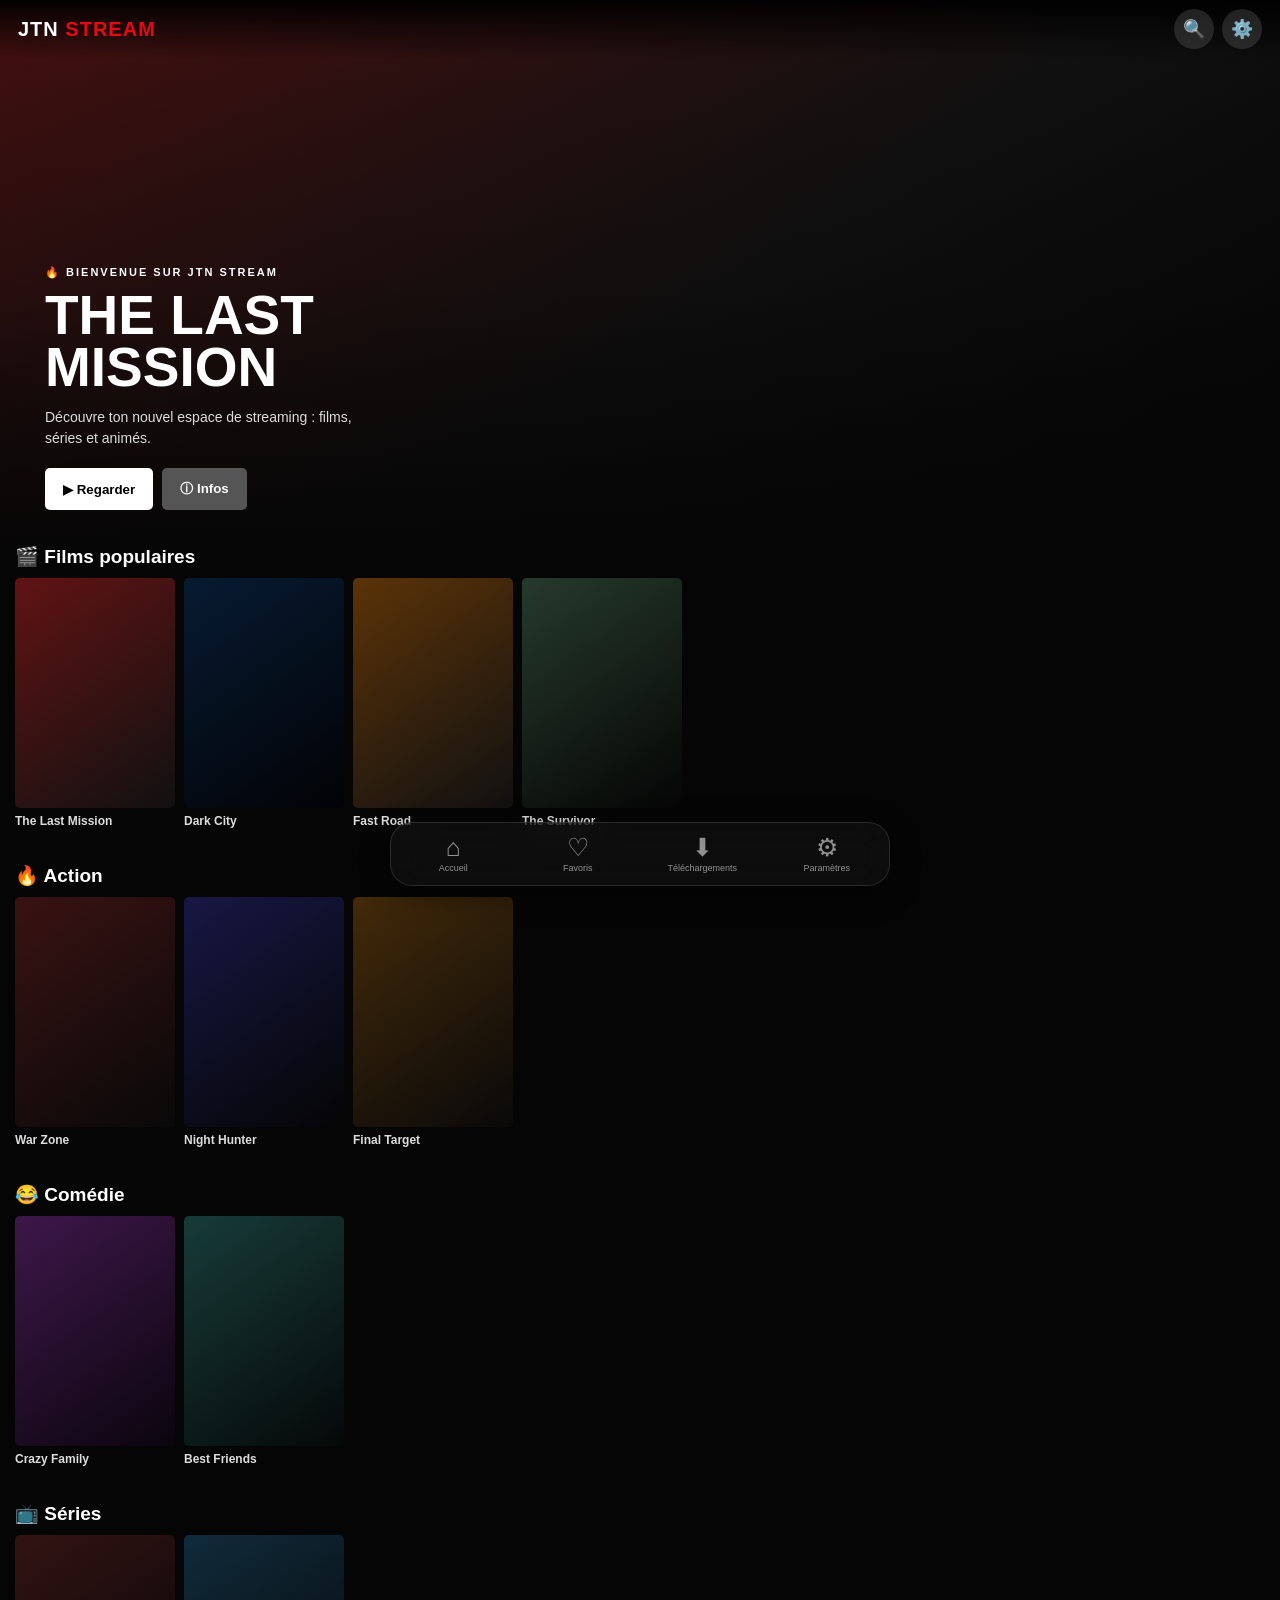
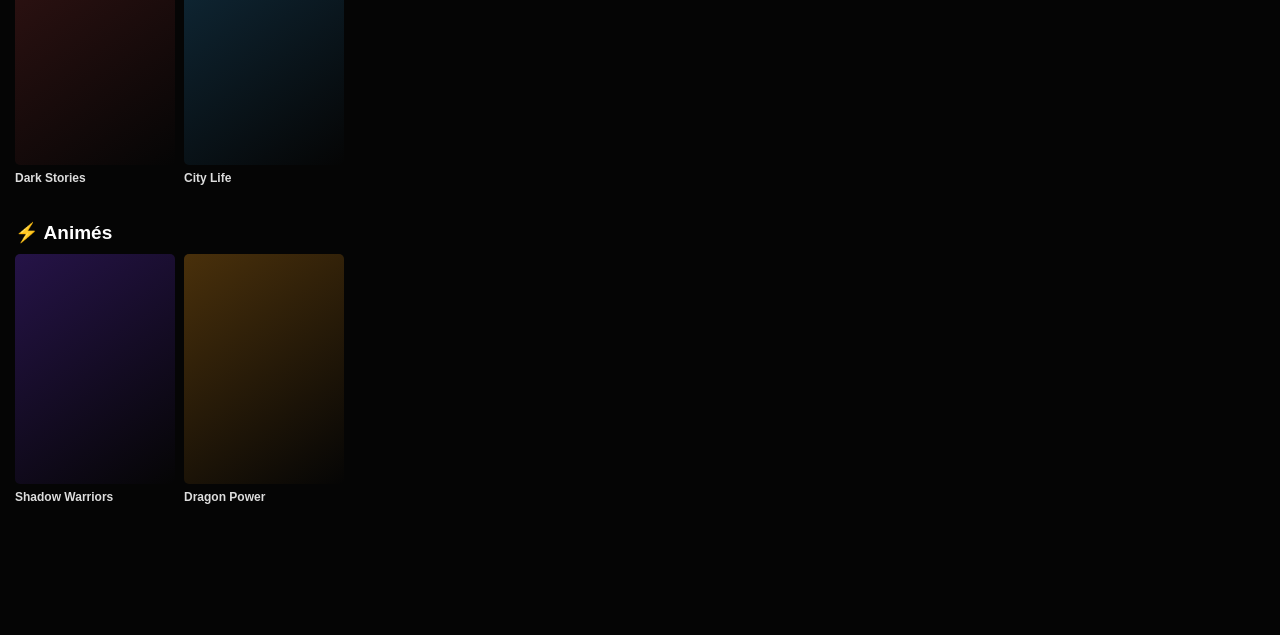
==== commit 3e94e360: "Remove movie action buttons and comments Removed movie action buttons and comments for several movie" ====
--- a/index.html
+++ b/index.html
@@ -2,6 +2,7 @@
 <html lang="fr">
 
 <head>
+
     <meta charset="UTF-8">
 
     <meta
@@ -20,12 +21,14 @@
         rel="stylesheet"
         href="style.css"
     >
+
 </head>
 
 <body>
 
-<!-- =====================================================
-     INTRO
+
+<!-- =====================================================
+     INTRO — NE PAS MODIFIER
 ===================================================== -->
 
 <div id="intro">
@@ -196,8 +199,6 @@
     <div class="movie-row">
 
 
-        <!-- THE LAST MISSION -->
-
         <article
             class="movie"
             data-id="film1"
@@ -213,35 +214,8 @@
                 The Last Mission
             </h3>
 
-            <div class="movie-actions">
-
-                <button
-                    class="watch-btn"
-                    type="button"
-                >
-                    ▶ Regarder
-                </button>
-
-                <button
-                    class="favorite-btn"
-                    type="button"
-                >
-                    ♡
-                </button>
-
-            </div>
-
-            <button
-                class="download-btn"
-                type="button"
-            >
-                ⬇ Télécharger
-            </button>
-
-        </article>
-
-
-        <!-- DARK CITY -->
+        </article>
+
 
         <article
             class="movie"
@@ -258,35 +232,8 @@
                 Dark City
             </h3>
 
-            <div class="movie-actions">
-
-                <button
-                    class="watch-btn"
-                    type="button"
-                >
-                    ▶ Regarder
-                </button>
-
-                <button
-                    class="favorite-btn"
-                    type="button"
-                >
-                    ♡
-                </button>
-
-            </div>
-
-            <button
-                class="download-btn"
-                type="button"
-            >
-                ⬇ Télécharger
-            </button>
-
-        </article>
-
-
-        <!-- FAST ROAD -->
+        </article>
+
 
         <article
             class="movie"
@@ -303,35 +250,8 @@
                 Fast Road
             </h3>
 
-            <div class="movie-actions">
-
-                <button
-                    class="watch-btn"
-                    type="button"
-                >
-                    ▶ Regarder
-                </button>
-
-                <button
-                    class="favorite-btn"
-                    type="button"
-                >
-                    ♡
-                </button>
-
-            </div>
-
-            <button
-                class="download-btn"
-                type="button"
-            >
-                ⬇ Télécharger
-            </button>
-
-        </article>
-
-
-        <!-- THE SURVIVOR -->
+        </article>
+
 
         <article
             class="movie"
@@ -348,31 +268,6 @@
                 The Survivor
             </h3>
 
-            <div class="movie-actions">
-
-                <button
-                    class="watch-btn"
-                    type="button"
-                >
-                    ▶ Regarder
-                </button>
-
-                <button
-                    class="favorite-btn"
-                    type="button"
-                >
-                    ♡
-                </button>
-
-            </div>
-
-            <button
-                class="download-btn"
-                type="button"
-            >
-                ⬇ Télécharger
-            </button>
-
         </article>
 
     </div>
@@ -395,6 +290,7 @@
 
     <div class="movie-row">
 
+
         <article
             class="movie"
             data-id="film5"
@@ -408,31 +304,6 @@
                 War Zone
             </h3>
 
-            <div class="movie-actions">
-
-                <button
-                    class="watch-btn"
-                    type="button"
-                >
-                    ▶ Regarder
-                </button>
-
-                <button
-                    class="favorite-btn"
-                    type="button"
-                >
-                    ♡
-                </button>
-
-            </div>
-
-            <button
-                class="download-btn"
-                type="button"
-            >
-                ⬇ Télécharger
-            </button>
-
         </article>
 
 
@@ -449,31 +320,6 @@
                 Night Hunter
             </h3>
 
-            <div class="movie-actions">
-
-                <button
-                    class="watch-btn"
-                    type="button"
-                >
-                    ▶ Regarder
-                </button>
-
-                <button
-                    class="favorite-btn"
-                    type="button"
-                >
-                    ♡
-                </button>
-
-            </div>
-
-            <button
-                class="download-btn"
-                type="button"
-            >
-                ⬇ Télécharger
-            </button>
-
         </article>
 
 
@@ -490,31 +336,6 @@
                 Final Target
             </h3>
 
-            <div class="movie-actions">
-
-                <button
-                    class="watch-btn"
-                    type="button"
-                >
-                    ▶ Regarder
-                </button>
-
-                <button
-                    class="favorite-btn"
-                    type="button"
-                >
-                    ♡
-                </button>
-
-            </div>
-
-            <button
-                class="download-btn"
-                type="button"
-            >
-                ⬇ Télécharger
-            </button>
-
         </article>
 
     </div>
@@ -537,6 +358,7 @@
 
     <div class="movie-row">
 
+
         <article
             class="movie"
             data-id="film8"
@@ -550,31 +372,6 @@
                 Crazy Family
             </h3>
 
-            <div class="movie-actions">
-
-                <button
-                    class="watch-btn"
-                    type="button"
-                >
-                    ▶ Regarder
-                </button>
-
-                <button
-                    class="favorite-btn"
-                    type="button"
-                >
-                    ♡
-                </button>
-
-            </div>
-
-            <button
-                class="download-btn"
-                type="button"
-            >
-                ⬇ Télécharger
-            </button>
-
         </article>
 
 
@@ -591,31 +388,6 @@
                 Best Friends
             </h3>
 
-            <div class="movie-actions">
-
-                <button
-                    class="watch-btn"
-                    type="button"
-                >
-                    ▶ Regarder
-                </button>
-
-                <button
-                    class="favorite-btn"
-                    type="button"
-                >
-                    ♡
-                </button>
-
-            </div>
-
-            <button
-                class="download-btn"
-                type="button"
-            >
-                ⬇ Télécharger
-            </button>
-
         </article>
 
     </div>
@@ -638,6 +410,7 @@
 
     <div class="movie-row">
 
+
         <article
             class="movie"
             data-id="series1"
@@ -651,31 +424,6 @@
                 Dark Stories
             </h3>
 
-            <div class="movie-actions">
-
-                <button
-                    class="watch-btn"
-                    type="button"
-                >
-                    ▶ Regarder
-                </button>
-
-                <button
-                    class="favorite-btn"
-                    type="button"
-                >
-                    ♡
-                </button>
-
-            </div>
-
-            <button
-                class="download-btn"
-                type="button"
-            >
-                ⬇ Télécharger
-            </button>
-
         </article>
 
 
@@ -692,31 +440,6 @@
                 City Life
             </h3>
 
-            <div class="movie-actions">
-
-                <button
-                    class="watch-btn"
-                    type="button"
-                >
-                    ▶ Regarder
-                </button>
-
-                <button
-                    class="favorite-btn"
-                    type="button"
-                >
-                    ♡
-                </button>
-
-            </div>
-
-            <button
-                class="download-btn"
-                type="button"
-            >
-                ⬇ Télécharger
-            </button>
-
         </article>
 
     </div>
@@ -739,6 +462,7 @@
 
     <div class="movie-row">
 
+
         <article
             class="movie"
             data-id="anime1"
@@ -752,31 +476,6 @@
                 Shadow Warriors
             </h3>
 
-            <div class="movie-actions">
-
-                <button
-                    class="watch-btn"
-                    type="button"
-                >
-                    ▶ Regarder
-                </button>
-
-                <button
-                    class="favorite-btn"
-                    type="button"
-                >
-                    ♡
-                </button>
-
-            </div>
-
-            <button
-                class="download-btn"
-                type="button"
-            >
-                ⬇ Télécharger
-            </button>
-
         </article>
 
 
@@ -792,31 +491,6 @@
             <h3>
                 Dragon Power
             </h3>
-
-            <div class="movie-actions">
-
-                <button
-                    class="watch-btn"
-                    type="button"
-                >
-                    ▶ Regarder
-                </button>
-
-                <button
-                    class="favorite-btn"
-                    type="button"
-                >
-                    ♡
-                </button>
-
-            </div>
-
-            <button
-                class="download-btn"
-                type="button"
-            >
-                ⬇ Télécharger
-            </button>
 
         </article>
 
@@ -918,8 +592,6 @@
         ✕
     </button>
 
-
-    <!-- LECTEUR VIDÉO LOCAL -->
 
     <video
         id="video"
@@ -928,8 +600,6 @@
         style="display:none;"
     ></video>
 
-
-    <!-- LECTEUR POUR THE LAST MISSION -->
 
     <iframe
         id="vdoFrame"
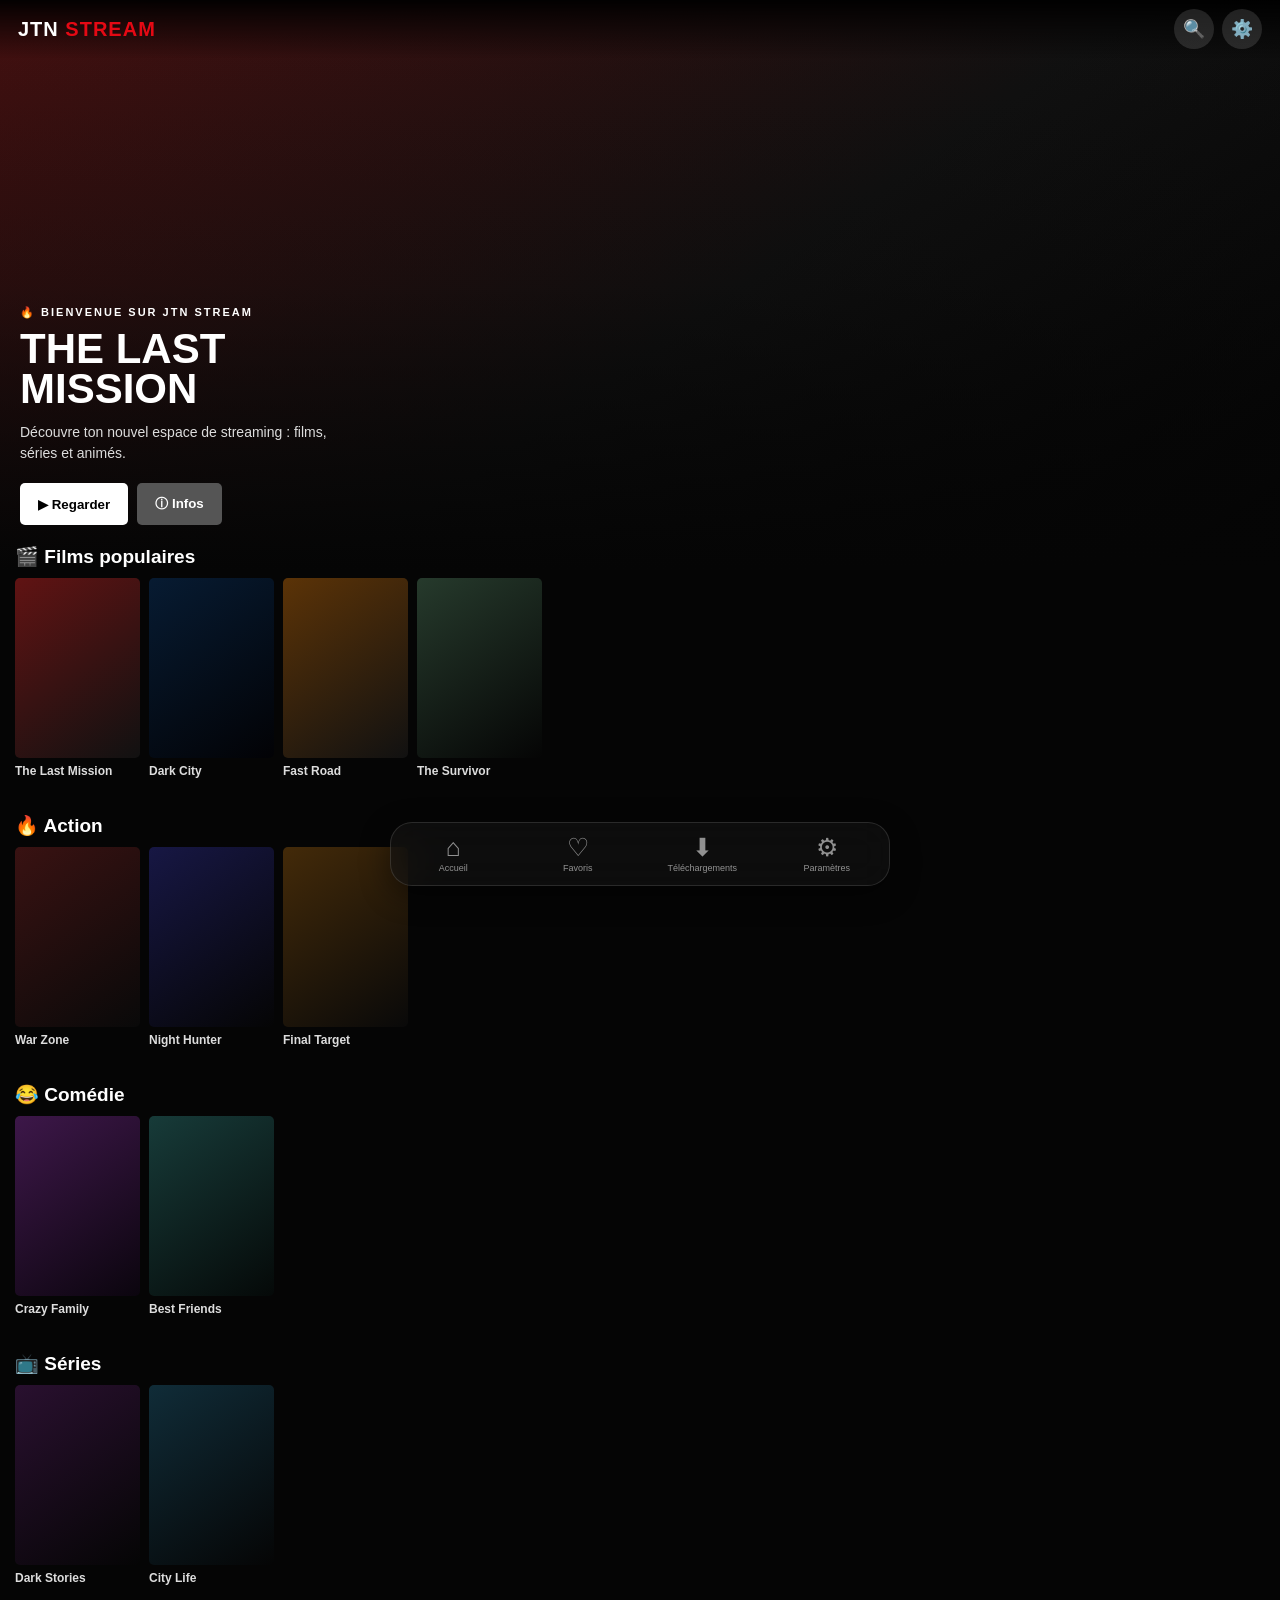
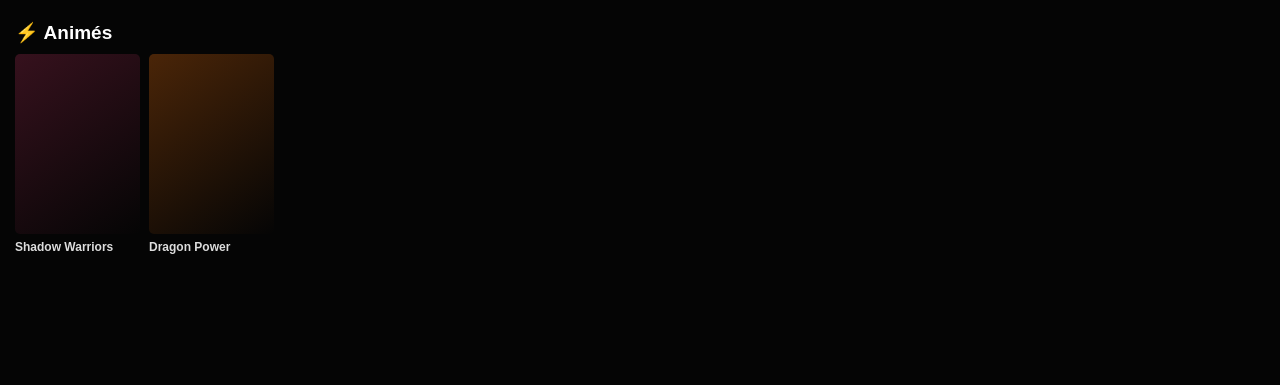
==== commit e76916e9: "Update HTML structure and add movie details section" ====
--- a/index.html
+++ b/index.html
@@ -177,7 +177,7 @@
 
 
 <!-- =====================================================
-     CONTENU PRINCIPAL
+     ACCUEIL
 ===================================================== -->
 
 <main id="homePage">
@@ -199,6 +199,8 @@
     <div class="movie-row">
 
 
+        <!-- FILM 1 -->
+
         <article
             class="movie"
             data-id="film1"
@@ -217,6 +219,8 @@
         </article>
 
 
+        <!-- FILM 2 -->
+
         <article
             class="movie"
             data-id="film2"
@@ -235,6 +239,8 @@
         </article>
 
 
+        <!-- FILM 3 -->
+
         <article
             class="movie"
             data-id="film3"
@@ -253,6 +259,8 @@
         </article>
 
 
+        <!-- FILM 4 -->
+
         <article
             class="movie"
             data-id="film4"
@@ -499,6 +507,130 @@
 </section>
 
 </main>
+
+
+<!-- =====================================================
+     FICHE DU FILM
+===================================================== -->
+
+<section
+    class="movie-details-page"
+    id="movieDetailsPage"
+>
+
+    <button
+        class="details-close"
+        id="closeMovieDetails"
+        type="button"
+    >
+        ✕
+    </button>
+
+
+    <div
+        class="details-backdrop"
+        id="detailsBackdrop"
+    ></div>
+
+
+    <div class="movie-details-content">
+
+
+        <!-- AFFICHE -->
+
+        <div
+            class="details-poster"
+            id="detailsPoster"
+        ></div>
+
+
+        <!-- TITRE -->
+
+        <h1
+            id="detailsTitle"
+            class="details-title"
+        >
+            The Last Mission
+        </h1>
+
+
+        <!-- INFORMATIONS -->
+
+        <div
+            class="details-info"
+            id="detailsInfo"
+        >
+            Film • Action
+        </div>
+
+
+        <!-- BOUTONS -->
+
+        <div class="details-actions">
+
+            <button
+                class="details-watch-btn"
+                id="detailsWatchBtn"
+                type="button"
+            >
+                ▶ Regarder
+            </button>
+
+
+            <button
+                class="details-download-btn"
+                id="detailsDownloadBtn"
+                type="button"
+            >
+                ⬇ Télécharger
+            </button>
+
+
+            <button
+                class="details-favorite-btn"
+                id="detailsFavoriteBtn"
+                type="button"
+            >
+                ♡ Ajouter aux favoris
+            </button>
+
+        </div>
+
+
+        <!-- DESCRIPTION -->
+
+        <div class="details-description">
+
+            <h2>
+                Description
+            </h2>
+
+            <p id="detailsDescription">
+                Découvre ce film sur JTN STREAM.
+                Une nouvelle aventure t'attend.
+            </p>
+
+        </div>
+
+
+        <!-- AUTRES FILMS -->
+
+        <section class="details-recommendations">
+
+            <h2>
+                🎬 Tu pourrais aussi aimer
+            </h2>
+
+            <div
+                class="details-movie-row"
+                id="detailsRecommendations"
+            ></div>
+
+        </section>
+
+    </div>
+
+</section>
 
 
 <!-- =====================================================
@@ -576,7 +708,7 @@
 
 
 <!-- =====================================================
-     LECTEUR
+     LECTEUR VIDÉO
 ===================================================== -->
 
 <div
@@ -619,7 +751,7 @@
 
 
 <!-- =====================================================
-     NAVIGATION MOBILE
+     NAVIGATION BAS
 ===================================================== -->
 
 <nav class="bottom-nav">
@@ -697,5 +829,4 @@
 <script src="script.js"></script>
 
 </body>
-
 </html>
--- a/style.css
+++ b/style.css
@@ -16,10 +16,6 @@
     overflow-x: hidden;
 }
 
-button,
-a {
-    -webkit-tap-highlight-color: transparent;
-}
 
 /* ================= HEADER ================= */
 
@@ -29,7 +25,6 @@
     left: 0;
     width: 100%;
     height: 58px;
-
     z-index: 100;
 
     display: flex;
@@ -57,7 +52,6 @@
 
 .header-actions {
     display: flex;
-    align-items: center;
     gap: 8px;
 }
 
@@ -75,11 +69,13 @@
     font-size: 18px;
 }
 
+
 /* ================= MENU ================= */
 
 .menu {
     display: none;
 }
+
 
 /* ================= RECHERCHE ================= */
 
@@ -120,6 +116,7 @@
 
     font-size: 15px;
 }
+
 
 /* ================= HERO ================= */
 
@@ -154,16 +151,13 @@
 .badge {
     font-size: 11px;
     font-weight: bold;
-
     letter-spacing: 2px;
-
     margin-bottom: 10px;
 }
 
 .hero h1 {
     font-size: 42px;
     line-height: .95;
-
     margin-bottom: 14px;
 }
 
@@ -204,11 +198,11 @@
     color: white;
 }
 
+
 /* ================= CONTENU ================= */
 
 main {
     margin-top: -25px;
-
     position: relative;
     z-index: 5;
 }
@@ -219,7 +213,6 @@
 
 .category h2 {
     font-size: 19px;
-
     margin: 0 15px 10px;
 }
 
@@ -239,8 +232,13 @@
     display: none;
 }
 
+
+/* ================= CARTE FILM ================= */
+
 .movie {
     flex: 0 0 125px;
+
+    cursor: pointer;
 }
 
 .poster {
@@ -252,8 +250,35 @@
     background-size: cover;
     background-position: center;
 
-    background-color: #181818;
-}
+    transition: transform .2s ease;
+}
+
+.movie:active .poster {
+    transform: scale(.96);
+}
+
+
+/* ================= CACHER LES BOUTONS SUR ACCUEIL ================= */
+
+.movie .movie-actions,
+.movie .download-btn {
+    display: none;
+}
+
+.movie h3 {
+    font-size: 12px;
+
+    margin-top: 6px;
+
+    white-space: nowrap;
+
+    overflow: hidden;
+
+    text-overflow: ellipsis;
+
+    color: #ddd;
+}
+
 
 /* ================= POSTERS ================= */
 
@@ -294,44 +319,248 @@
 }
 
 .poster10 {
-    background: linear-gradient(145deg,#321313,#050505);
+    background: linear-gradient(145deg,#29102f,#050505);
 }
 
 .poster11 {
-    background: linear-gradient(145deg,#102b3b,#050505);
+    background: linear-gradient(145deg,#102c38,#050505);
 }
 
 .poster12 {
-    background: linear-gradient(145deg,#251347,#050505);
+    background: linear-gradient(145deg,#36111d,#050505);
 }
 
 .poster13 {
-    background: linear-gradient(145deg,#49300b,#050505);
-}
-
-/* ================= FILMS ================= */
-
-.movie h3 {
+    background: linear-gradient(145deg,#4a2508,#050505);
+}
+
+
+/* =====================================================
+   FICHE DU FILM
+===================================================== */
+
+.movie-details-page {
+    display: none;
+
+    position: fixed;
+
+    inset: 0;
+
+    z-index: 250;
+
+    overflow-y: auto;
+
+    background: #050505;
+
+    padding-bottom: 110px;
+}
+
+.movie-details-page.active {
+    display: block;
+}
+
+
+/* IMAGE DE LA FICHE */
+
+.details-hero {
+    position: relative;
+
+    width: 100%;
+
+    min-height: 470px;
+
+    background-size: cover;
+    background-position: center top;
+
+    display: flex;
+    align-items: flex-end;
+}
+
+.details-hero::after {
+    content: "";
+
+    position: absolute;
+
+    inset: 0;
+
+    background:
+        linear-gradient(
+            to top,
+            #050505 0%,
+            rgba(5,5,5,.75) 35%,
+            rgba(5,5,5,.15) 75%,
+            rgba(5,5,5,.2)
+        );
+}
+
+
+/* CONTENU */
+
+.details-content {
+    position: relative;
+
+    z-index: 2;
+
+    width: 100%;
+
+    padding: 25px 18px 30px;
+}
+
+.details-title {
+    font-size: 30px;
+
+    font-weight: 900;
+
+    margin-bottom: 12px;
+}
+
+.details-meta {
+    display: flex;
+
+    gap: 10px;
+
+    flex-wrap: wrap;
+
+    color: #bbb;
+
     font-size: 12px;
 
-    margin-top: 6px;
-
-    white-space: nowrap;
-
-    overflow: hidden;
-
-    text-overflow: ellipsis;
-
+    margin-bottom: 16px;
+}
+
+.details-description {
     color: #ddd;
-}
-
-.movie-actions {
-    display: flex;
-
-    gap: 5px;
-
-    margin-top: 7px;
-}
+
+    font-size: 14px;
+
+    line-height: 1.55;
+
+    margin-bottom: 20px;
+
+    max-width: 600px;
+}
+
+
+/* ================= BOUTONS FICHE ================= */
+
+.details-actions {
+    display: flex;
+
+    gap: 8px;
+
+    margin-bottom: 25px;
+}
+
+.details-watch-btn {
+    flex: 1;
+
+    min-height: 44px;
+
+    border: none;
+
+    border-radius: 6px;
+
+    background: white;
+
+    color: black;
+
+    font-weight: bold;
+
+    font-size: 13px;
+}
+
+.details-download-btn {
+    flex: 1;
+
+    min-height: 44px;
+
+    border: 1px solid #444;
+
+    border-radius: 6px;
+
+    background: #181818;
+
+    color: white;
+
+    font-weight: bold;
+
+    font-size: 13px;
+}
+
+.details-favorite-btn {
+    width: 48px;
+
+    min-height: 44px;
+
+    border: 1px solid #444;
+
+    border-radius: 6px;
+
+    background: #181818;
+
+    color: white;
+
+    font-size: 22px;
+}
+
+.details-favorite-btn.active {
+    background: #e50914;
+
+    border-color: #e50914;
+}
+
+
+/* ================= AUTRES FILMS ================= */
+
+.details-recommendations {
+    padding: 0 15px;
+}
+
+.details-recommendations h2 {
+    font-size: 19px;
+
+    margin-bottom: 12px;
+}
+
+.details-recommendations .movie-row {
+    padding: 0 0 10px;
+}
+
+
+/* Les boutons restent cachés dans les recommandations */
+
+.details-recommendations .movie-actions,
+.details-recommendations .download-btn {
+    display: none;
+}
+
+
+/* ================= FERMER FICHE ================= */
+
+.details-close {
+    position: absolute;
+
+    top: 15px;
+    left: 15px;
+
+    z-index: 10;
+
+    width: 40px;
+    height: 40px;
+
+    border: none;
+
+    border-radius: 50%;
+
+    background: rgba(0,0,0,.7);
+
+    color: white;
+
+    font-size: 22px;
+}
+
+
+/* ================= ANCIENS BOUTONS ================= */
 
 .watch-btn {
     flex: 1;
@@ -400,6 +629,7 @@
 
     border-color: #e50914;
 }
+
 
 /* ================= PAGES ================= */
 
@@ -456,6 +686,7 @@
     font-size: 22px;
 }
 
+
 /* ================= FAVORIS ================= */
 
 .favorite-list {
@@ -467,28 +698,67 @@
     gap: 14px;
 }
 
-.favorite-item {
-    display: flex;
-
-    align-items: center;
-
-    justify-content: space-between;
-
-    gap: 10px;
-
-    padding: 12px;
-
+.favorite-card {
     background: #151515;
 
     border-radius: 7px;
-}
-
-.favorite-item strong {
+
+    padding-bottom: 10px;
+
+    overflow: hidden;
+}
+
+.favorite-card .poster {
+    width: 100%;
+    height: 210px;
+
+    border-radius: 0;
+}
+
+.favorite-card h3 {
     font-size: 13px;
 
-    overflow: hidden;
-
-    text-overflow: ellipsis;
+    padding: 8px 8px 0;
+}
+
+.favorite-card-actions {
+    display: flex;
+
+    gap: 5px;
+
+    padding: 8px;
+}
+
+.favorite-watch {
+    flex: 1;
+
+    border: none;
+
+    border-radius: 5px;
+
+    background: white;
+
+    color: black;
+
+    padding: 8px;
+
+    font-size: 10px;
+
+    font-weight: bold;
+}
+
+.favorite-remove {
+    border: 1px solid #333;
+
+    border-radius: 5px;
+
+    background: #222;
+
+    color: white;
+
+    padding: 8px;
+
+    font-size: 10px;
 }
 
 .empty-message {
@@ -499,6 +769,7 @@
     padding: 45px 10px;
 }
 
+
 /* ================= TELECHARGEMENTS ================= */
 
 .download-list {
@@ -512,31 +783,82 @@
 .download-item {
     display: flex;
 
-    align-items: center;
-
     gap: 12px;
 
-    padding: 12px;
+    padding: 10px;
 
     background: #151515;
 
     border-radius: 7px;
 }
 
-.download-item strong {
+.download-item-poster {
+    width: 60px;
+    height: 85px;
+
+    flex-shrink: 0;
+
+    border-radius: 5px;
+
+    background: #252525;
+}
+
+.download-info {
     flex: 1;
-
-    font-size: 13px;
-}
-
-/* ================= VIDEO PLAYER ================= */
+}
+
+.download-info h3 {
+    font-size: 14px;
+
+    margin-bottom: 6px;
+}
+
+.download-info p {
+    color: #888;
+
+    font-size: 11px;
+}
+
+.watch-offline-btn,
+.delete-download-btn {
+    margin-top: 8px;
+
+    padding: 7px 9px;
+
+    border-radius: 5px;
+
+    font-size: 10px;
+
+    font-weight: bold;
+}
+
+.watch-offline-btn {
+    border: none;
+
+    background: white;
+
+    color: black;
+}
+
+.delete-download-btn {
+    border: 1px solid #333;
+
+    background: #222;
+
+    color: white;
+
+    margin-left: 4px;
+}
+
+
+/* ================= VIDEO ================= */
 
 .player {
     position: fixed;
 
     inset: 0;
 
-    z-index: 99999;
+    z-index: 500;
 
     display: none;
 
@@ -544,60 +866,48 @@
 
     justify-content: center;
 
-    background: #000;
+    background: black;
+}
+
+.player.active {
+    display: flex;
 }
 
 .player video {
     width: 100%;
 
-    height: auto;
-
     max-height: 100vh;
-
-    object-fit: contain;
-
-    background: #000;
+}
+
+.close-player {
+    position: absolute;
+
+    top: 15px;
+    left: 15px;
+
+    z-index: 10;
+
+    width: 40px;
+    height: 40px;
+
+    border: none;
+
+    border-radius: 50%;
+
+    background: rgba(0,0,0,.7);
+
+    color: white;
+
+    font-size: 20px;
 }
 
 .player iframe {
     width: 100%;
-
     height: 90vh;
-
     border: 0;
-
     background: #000;
 }
 
-.close-player {
-    position: absolute;
-
-    top: 15px;
-
-    left: 15px;
-
-    z-index: 100000;
-
-    width: 45px;
-
-    height: 45px;
-
-    border: none;
-
-    border-radius: 50%;
-
-    background: rgba(0,0,0,.8);
-
-    color: white;
-
-    font-size: 22px;
-
-    font-weight: bold;
-}
-
-.close-player:active {
-    transform: scale(.9);
-}
 
 /* ================= BARRE DU BAS ================= */
 
@@ -605,7 +915,6 @@
     position: fixed;
 
     left: 50%;
-
     bottom: 14px;
 
     transform: translateX(-50%);
@@ -682,161 +991,95 @@
     font-size: 9px;
 }
 
-/* ================= MESSAGE ================= */
-
-#jtnMessage {
-    position: fixed;
-
-    bottom: 90px;
-
-    left: 50%;
-
-    transform: translateX(-50%);
-
-    z-index: 999999;
-
-    background: #181818;
-
-    color: white;
-
-    padding: 14px 22px;
-
-    border-radius: 14px;
-
-    font-weight: 600;
-
-    box-shadow:
-        0 10px 30px rgba(0,0,0,.5);
-
-    max-width: 90%;
-
-    text-align: center;
-}
-
-/* ================= INTRO JTN STREAM ================= */
-
-#intro {
-    position: fixed;
-
-    inset: 0;
-
-    background: #000;
-
-    display: flex;
-
-    flex-direction: column;
-
-    justify-content: center;
-
-    align-items: center;
-
-    z-index: 999999;
-
-    overflow: hidden;
-
-    animation: introFadeOut 5s forwards;
-}
-
-.intro-light {
-    position: absolute;
-
-    width: 0;
-
-    height: 100%;
-
-    background: #e50914;
-
-    box-shadow: 0 0 60px #e50914;
-
-    animation: lightMove 1.2s ease forwards;
-}
-
-#introLogo {
-    width: 220px;
-
-    max-width: 70%;
-
-    opacity: 0;
-
-    animation: logoShow 2s ease forwards;
-
-    animation-delay: 1s;
-}
-
-#intro h2 {
-    margin-top: 20px;
-
-    color: white;
-
-    letter-spacing: 4px;
-
-    text-align: center;
-
-    opacity: 0;
-
-    animation: textShow 1s ease forwards;
-
-    animation-delay: 2s;
-}
-
-@keyframes lightMove {
-
-    0% {
-        width: 0;
-    }
-
-    100% {
-        width: 100%;
-
-        opacity: 0;
-    }
-}
-
-@keyframes logoShow {
-
-    0% {
-        opacity: 0;
-
-        transform: scale(.2);
-    }
-
-    100% {
-        opacity: 1;
-
-        transform: scale(1);
-
-        filter:
-            drop-shadow(0 0 25px #e50914);
-    }
-}
-
-@keyframes textShow {
-
-    from {
-        opacity: 0;
-    }
-
-    to {
-        opacity: 1;
-    }
-}
-
-@keyframes introFadeOut {
-
-    0%, 85% {
-        opacity: 1;
-    }
-
-    100% {
-        opacity: 0;
-
-        visibility: hidden;
-
-        pointer-events: none;
-    }
-}
-
-/* ================= MOBILE ================= */
+
+/* =====================================================
+   INTRO NETFLIX JTN STREAM
+   NE PAS MODIFIER
+===================================================== */
+
+#intro{
+    position:fixed;
+    inset:0;
+    background:#000;
+    display:flex;
+    flex-direction:column;
+    justify-content:center;
+    align-items:center;
+    z-index:999999;
+    overflow:hidden;
+    animation:introFadeOut 5s forwards;
+}
+
+.intro-light{
+    position:absolute;
+    width:0;
+    height:100%;
+    background:#e50914;
+    box-shadow:0 0 60px #e50914;
+    animation:lightMove 1.2s ease forwards;
+}
+
+#introLogo{
+    width:220px;
+    max-width:70%;
+    opacity:0;
+    animation:logoShow 2s ease forwards;
+    animation-delay:1s;
+}
+
+#intro h2{
+    margin-top:20px;
+    color:white;
+    letter-spacing:4px;
+    opacity:0;
+    animation:textShow 1s ease forwards;
+    animation-delay:2s;
+}
+
+@keyframes lightMove{
+    0%{
+        width:0;
+    }
+    100%{
+        width:100%;
+        opacity:0;
+    }
+}
+
+@keyframes logoShow{
+    0%{
+        opacity:0;
+        transform:scale(.2);
+    }
+    100%{
+        opacity:1;
+        transform:scale(1);
+        filter:drop-shadow(0 0 25px #e50914);
+    }
+}
+
+@keyframes textShow{
+    from{
+        opacity:0;
+    }
+    to{
+        opacity:1;
+    }
+}
+
+@keyframes introFadeOut{
+    0%,85%{
+        opacity:1;
+    }
+    100%{
+        opacity:0;
+        visibility:hidden;
+        pointer-events:none;
+    }
+}
+
+
+/* ================= PETITS ÉCRANS ================= */
 
 @media (max-width: 360px) {
 
@@ -850,8 +1093,11 @@
 
     .poster {
         width: 110px;
-
         height: 158px;
+    }
+
+    .favorite-card .poster {
+        height: 180px;
     }
 
     .bottom-nav {
@@ -866,30 +1112,11 @@
         font-size: 22px;
     }
 
-}
-
-/* ================= TABLET / GRAND ÉCRAN ================= */
-
-@media (min-width: 700px) {
-
-    .hero-content {
-        padding-left: 45px;
-
-        padding-bottom: 60px;
-    }
-
-    .hero h1 {
-        font-size: 55px;
-    }
-
-    .movie {
-        flex-basis: 160px;
-    }
-
-    .poster {
-        width: 160px;
-
-        height: 230px;
-    }
-
-    }
+    .details-title {
+        font-size: 26px;
+    }
+
+    .details-hero {
+        min-height: 430px;
+    }
+}
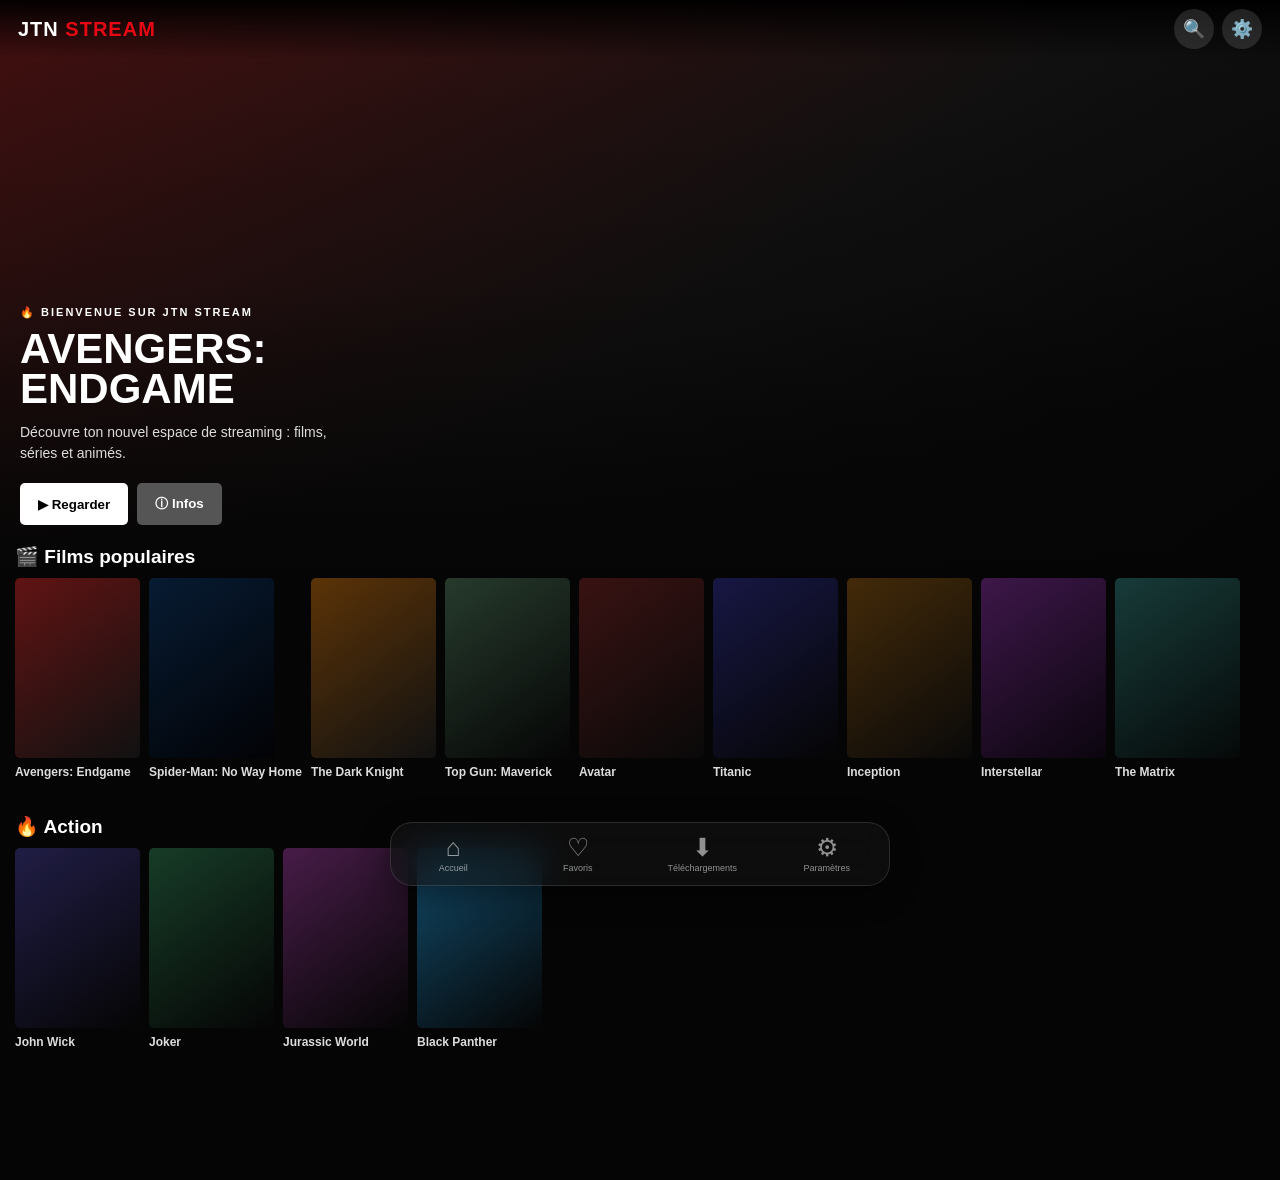
==== commit 78576a3e: "Revise film titles and add new entries in index.html Updated movie titles, links, and added new film" ====
--- a/index.html
+++ b/index.html
@@ -93,6 +93,14 @@
 
     <a href="#films">
         Films
+    </a>
+
+    <a href="#action">
+        Action
+    </a>
+
+    <a href="#comedie">
+        Comédie
     </a>
 
     <a href="#series">
@@ -142,8 +150,8 @@
         </div>
 
         <h1>
-            THE LAST<br>
-            MISSION
+            AVENGERS:<br>
+            ENDGAME
         </h1>
 
         <p>
@@ -204,16 +212,14 @@
         <article
             class="movie"
             data-id="film1"
-            data-title="The Last Mission"
-            data-video="https://fembed.co/embed/N_Xc8eTr-4MGW"
-        >
-
-            <div
-                class="poster poster1"
-            ></div>
-
-            <h3>
-                The Last Mission
+            data-title="Avengers: Endgame"
+            data-video="videos/avengers-endgame.mp4"
+        >
+
+            <div class="poster poster1"></div>
+
+            <h3>
+                Avengers: Endgame
             </h3>
 
         </article>
@@ -224,16 +230,14 @@
         <article
             class="movie"
             data-id="film2"
-            data-title="Dark City"
-            data-video="videos/dark-city.mp4"
-        >
-
-            <div
-                class="poster poster2"
-            ></div>
-
-            <h3>
-                Dark City
+            data-title="Spider-Man: No Way Home"
+            data-video="videos/spider-man-no-way-home.mp4"
+        >
+
+            <div class="poster poster2"></div>
+
+            <h3>
+                Spider-Man: No Way Home
             </h3>
 
         </article>
@@ -244,16 +248,14 @@
         <article
             class="movie"
             data-id="film3"
-            data-title="Fast Road"
-            data-video="videos/fast-road.mp4"
-        >
-
-            <div
-                class="poster poster3"
-            ></div>
-
-            <h3>
-                Fast Road
+            data-title="The Dark Knight"
+            data-video="videos/the-dark-knight.mp4"
+        >
+
+            <div class="poster poster3"></div>
+
+            <h3>
+                The Dark Knight
             </h3>
 
         </article>
@@ -264,16 +266,104 @@
         <article
             class="movie"
             data-id="film4"
-            data-title="The Survivor"
-            data-video="videos/the-survivor.mp4"
-        >
-
-            <div
-                class="poster poster4"
-            ></div>
-
-            <h3>
-                The Survivor
+            data-title="Top Gun: Maverick"
+            data-video="videos/top-gun-maverick.mp4"
+        >
+
+            <div class="poster poster4"></div>
+
+            <h3>
+                Top Gun: Maverick
+            </h3>
+
+        </article>
+
+
+        <!-- FILM 5 -->
+
+        <article
+            class="movie"
+            data-id="film5"
+            data-title="Avatar"
+            data-video="videos/avatar.mp4"
+        >
+
+            <div class="poster poster5"></div>
+
+            <h3>
+                Avatar
+            </h3>
+
+        </article>
+
+
+        <!-- FILM 6 -->
+
+        <article
+            class="movie"
+            data-id="film6"
+            data-title="Titanic"
+            data-video="videos/titanic.mp4"
+        >
+
+            <div class="poster poster6"></div>
+
+            <h3>
+                Titanic
+            </h3>
+
+        </article>
+
+
+        <!-- FILM 7 -->
+
+        <article
+            class="movie"
+            data-id="film7"
+            data-title="Inception"
+            data-video="videos/inception.mp4"
+        >
+
+            <div class="poster poster7"></div>
+
+            <h3>
+                Inception
+            </h3>
+
+        </article>
+
+
+        <!-- FILM 8 -->
+
+        <article
+            class="movie"
+            data-id="film8"
+            data-title="Interstellar"
+            data-video="videos/interstellar.mp4"
+        >
+
+            <div class="poster poster8"></div>
+
+            <h3>
+                Interstellar
+            </h3>
+
+        </article>
+
+
+        <!-- FILM 9 -->
+
+        <article
+            class="movie"
+            data-id="film9"
+            data-title="The Matrix"
+            data-video="videos/the-matrix.mp4"
+        >
+
+            <div class="poster poster9"></div>
+
+            <h3>
+                The Matrix
             </h3>
 
         </article>
@@ -299,49 +389,73 @@
     <div class="movie-row">
 
 
-        <article
-            class="movie"
-            data-id="film5"
-            data-title="War Zone"
-            data-video="videos/war-zone.mp4"
-        >
-
-            <div class="poster poster5"></div>
-
-            <h3>
-                War Zone
-            </h3>
-
-        </article>
-
-
-        <article
-            class="movie"
-            data-id="film6"
-            data-title="Night Hunter"
-            data-video="videos/night-hunter.mp4"
-        >
-
-            <div class="poster poster6"></div>
-
-            <h3>
-                Night Hunter
-            </h3>
-
-        </article>
-
-
-        <article
-            class="movie"
-            data-id="film7"
-            data-title="Final Target"
-            data-video="videos/final-target.mp4"
-        >
-
-            <div class="poster poster7"></div>
-
-            <h3>
-                Final Target
+        <!-- FILM 10 -->
+
+        <article
+            class="movie"
+            data-id="film10"
+            data-title="John Wick"
+            data-video="videos/john-wick.mp4"
+        >
+
+            <div class="poster poster10"></div>
+
+            <h3>
+                John Wick
+            </h3>
+
+        </article>
+
+
+        <!-- FILM 11 -->
+
+        <article
+            class="movie"
+            data-id="film11"
+            data-title="Joker"
+            data-video="videos/joker.mp4"
+        >
+
+            <div class="poster poster11"></div>
+
+            <h3>
+                Joker
+            </h3>
+
+        </article>
+
+
+        <!-- FILM 12 -->
+
+        <article
+            class="movie"
+            data-id="film12"
+            data-title="Jurassic World"
+            data-video="videos/jurassic-world.mp4"
+        >
+
+            <div class="poster poster12"></div>
+
+            <h3>
+                Jurassic World
+            </h3>
+
+        </article>
+
+
+        <!-- FILM 13 -->
+
+        <article
+            class="movie"
+            data-id="film13"
+            data-title="Black Panther"
+            data-video="videos/black-panther.mp4"
+        >
+
+            <div class="poster poster13"></div>
+
+            <h3>
+                Black Panther
             </h3>
 
         </article>
@@ -350,161 +464,6 @@
 
 </section>
 
-
-<!-- =====================================================
-     COMÉDIE
-===================================================== -->
-
-<section
-    class="category"
-    id="comedie"
->
-
-    <h2>
-        😂 Comédie
-    </h2>
-
-    <div class="movie-row">
-
-
-        <article
-            class="movie"
-            data-id="film8"
-            data-title="Crazy Family"
-            data-video="videos/crazy-family.mp4"
-        >
-
-            <div class="poster poster8"></div>
-
-            <h3>
-                Crazy Family
-            </h3>
-
-        </article>
-
-
-        <article
-            class="movie"
-            data-id="film9"
-            data-title="Best Friends"
-            data-video="videos/best-friends.mp4"
-        >
-
-            <div class="poster poster9"></div>
-
-            <h3>
-                Best Friends
-            </h3>
-
-        </article>
-
-    </div>
-
-</section>
-
-
-<!-- =====================================================
-     SÉRIES
-===================================================== -->
-
-<section
-    class="category"
-    id="series"
->
-
-    <h2>
-        📺 Séries
-    </h2>
-
-    <div class="movie-row">
-
-
-        <article
-            class="movie"
-            data-id="series1"
-            data-title="Dark Stories"
-            data-video="videos/dark-stories.mp4"
-        >
-
-            <div class="poster poster10"></div>
-
-            <h3>
-                Dark Stories
-            </h3>
-
-        </article>
-
-
-        <article
-            class="movie"
-            data-id="series2"
-            data-title="City Life"
-            data-video="videos/city-life.mp4"
-        >
-
-            <div class="poster poster11"></div>
-
-            <h3>
-                City Life
-            </h3>
-
-        </article>
-
-    </div>
-
-</section>
-
-
-<!-- =====================================================
-     ANIMÉS
-===================================================== -->
-
-<section
-    class="category"
-    id="animes"
->
-
-    <h2>
-        ⚡ Animés
-    </h2>
-
-    <div class="movie-row">
-
-
-        <article
-            class="movie"
-            data-id="anime1"
-            data-title="Shadow Warriors"
-            data-video="videos/shadow-warriors.mp4"
-        >
-
-            <div class="poster poster12"></div>
-
-            <h3>
-                Shadow Warriors
-            </h3>
-
-        </article>
-
-
-        <article
-            class="movie"
-            data-id="anime2"
-            data-title="Dragon Power"
-            data-video="videos/dragon-power.mp4"
-        >
-
-            <div class="poster poster13"></div>
-
-            <h3>
-                Dragon Power
-            </h3>
-
-        </article>
-
-    </div>
-
-</section>
 
 </main>
 
@@ -550,7 +509,7 @@
             id="detailsTitle"
             class="details-title"
         >
-            The Last Mission
+            Avengers: Endgame
         </h1>
 
 
@@ -560,8 +519,36 @@
             class="details-info"
             id="detailsInfo"
         >
-            Film • Action
+            🎬 Films
         </div>
+
+
+        <!-- NOTE -->
+
+        <div
+            id="detailsRating"
+            class="details-rating"
+        >
+            ⭐ —
+        </div>
+
+
+        <!-- DATE -->
+
+        <div
+            id="detailsReleaseDate"
+            class="details-release-date"
+        >
+            📅 —
+        </div>
+
+
+        <!-- GENRES -->
+
+        <div
+            id="detailsGenres"
+            class="details-genres"
+        ></div>
 
 
         <!-- BOUTONS -->
@@ -602,15 +589,22 @@
         <div class="details-description">
 
             <h2>
-                Description
+                📝 Résumé
             </h2>
 
             <p id="detailsDescription">
-                Découvre ce film sur JTN STREAM.
-                Une nouvelle aventure t'attend.
+                Chargement des informations...
             </p>
 
         </div>
+
+
+        <!-- IMAGE DE FOND -->
+
+        <div
+            class="details-backdrop-preview"
+            id="detailsBackdropPreview"
+        ></div>
 
 
         <!-- AUTRES FILMS -->
--- a/style.css
+++ b/style.css
@@ -17,7 +17,9 @@
 }
 
 
-/* ================= HEADER ================= */
+/* =====================================================
+   HEADER
+===================================================== */
 
 .header {
     position: fixed;
@@ -25,6 +27,7 @@
     left: 0;
     width: 100%;
     height: 58px;
+
     z-index: 100;
 
     display: flex;
@@ -52,6 +55,7 @@
 
 .header-actions {
     display: flex;
+    align-items: center;
     gap: 8px;
 }
 
@@ -66,18 +70,23 @@
     background: rgba(255,255,255,.12);
 
     color: white;
+
     font-size: 18px;
 }
 
 
-/* ================= MENU ================= */
+/* =====================================================
+   MENU
+===================================================== */
 
 .menu {
     display: none;
 }
 
 
-/* ================= RECHERCHE ================= */
+/* =====================================================
+   RECHERCHE
+===================================================== */
 
 .search-box {
     position: fixed;
@@ -118,7 +127,9 @@
 }
 
 
-/* ================= HERO ================= */
+/* =====================================================
+   HERO
+===================================================== */
 
 .hero {
     position: relative;
@@ -145,19 +156,25 @@
 
 .hero-content {
     width: 100%;
+
     padding: 0 20px 45px;
 }
 
 .badge {
     font-size: 11px;
+
     font-weight: bold;
+
     letter-spacing: 2px;
+
     margin-bottom: 10px;
 }
 
 .hero h1 {
     font-size: 42px;
+
     line-height: .95;
+
     margin-bottom: 14px;
 }
 
@@ -167,6 +184,7 @@
     color: #ddd;
 
     font-size: 14px;
+
     line-height: 1.45;
 
     margin-bottom: 20px;
@@ -181,6 +199,7 @@
     height: 42px;
 
     border: none;
+
     border-radius: 5px;
 
     padding: 0 18px;
@@ -199,11 +218,15 @@
 }
 
 
-/* ================= CONTENU ================= */
+/* =====================================================
+   CONTENU
+===================================================== */
 
 main {
     margin-top: -25px;
+
     position: relative;
+
     z-index: 5;
 }
 
@@ -213,6 +236,7 @@
 
 .category h2 {
     font-size: 19px;
+
     margin: 0 15px 10px;
 }
 
@@ -233,7 +257,9 @@
 }
 
 
-/* ================= CARTE FILM ================= */
+/* =====================================================
+   FILM — ACCUEIL
+===================================================== */
 
 .movie {
     flex: 0 0 125px;
@@ -241,7 +267,11 @@
     cursor: pointer;
 }
 
-.poster {
+.movie:active {
+    transform: scale(.97);
+}
+
+.movie .poster {
     width: 125px;
     height: 180px;
 
@@ -250,294 +280,717 @@
     background-size: cover;
     background-position: center;
 
-    transition: transform .2s ease;
-}
-
-.movie:active .poster {
-    transform: scale(.96);
-}
-
-
-/* ================= CACHER LES BOUTONS SUR ACCUEIL ================= */
+    transition: transform .2s;
+}
+
+.movie:hover .poster {
+    transform: scale(1.02);
+}
+
+
+/*
+   IMPORTANT :
+   Sur l'accueil il n'y a plus
+   les boutons Regarder / Favoris /
+   Télécharger.
+*/
+
+.movie h3 {
+    font-size: 12px;
+
+    margin-top: 7px;
+
+    white-space: nowrap;
+
+    overflow: hidden;
+
+    text-overflow: ellipsis;
+
+    color: #ddd;
+}
+
+
+/* =====================================================
+   POSTERS
+===================================================== */
+
+.poster1 {
+    background: linear-gradient(
+        145deg,
+        #601313,
+        #111
+    );
+}
+
+.poster2 {
+    background: linear-gradient(
+        145deg,
+        #071b32,
+        #020205
+    );
+}
+
+.poster3 {
+    background: linear-gradient(
+        145deg,
+        #5b3307,
+        #111
+    );
+}
+
+.poster4 {
+    background: linear-gradient(
+        145deg,
+        #263a2c,
+        #050505
+    );
+}
+
+.poster5 {
+    background: linear-gradient(
+        145deg,
+        #391212,
+        #090909
+    );
+}
+
+.poster6 {
+    background: linear-gradient(
+        145deg,
+        #171744,
+        #050505
+    );
+}
+
+.poster7 {
+    background: linear-gradient(
+        145deg,
+        #432a09,
+        #090909
+    );
+}
+
+.poster8 {
+    background: linear-gradient(
+        145deg,
+        #3d1749,
+        #0b050e
+    );
+}
+
+.poster9 {
+    background: linear-gradient(
+        145deg,
+        #173b39,
+        #050908
+    );
+}
+
+.poster10 {
+    background: linear-gradient(
+        145deg,
+        #201d45,
+        #050505
+    );
+}
+
+.poster11 {
+    background: linear-gradient(
+        145deg,
+        #173c27,
+        #050505
+    );
+}
+
+.poster12 {
+    background: linear-gradient(
+        145deg,
+        #471c48,
+        #050505
+    );
+}
+
+.poster13 {
+    background: linear-gradient(
+        145deg,
+        #124b6a,
+        #050505
+    );
+}
+
+
+/* =====================================================
+   FICHE DU FILM
+===================================================== */
+
+.movie-details-page {
+    position: fixed;
+
+    inset: 0;
+
+    z-index: 450;
+
+    display: none;
+
+    overflow-y: auto;
+
+    background: #050505;
+}
+
+.movie-details-page.active {
+    display: block;
+}
+
+
+/* =====================================================
+   FOND DE LA FICHE
+===================================================== */
+
+.details-backdrop {
+    position: absolute;
+
+    top: 0;
+    left: 0;
+
+    width: 100%;
+    height: 480px;
+
+    background:
+        linear-gradient(
+            to bottom,
+            rgba(0,0,0,.05),
+            #050505 85%,
+            #050505
+        );
+
+    background-size: cover;
+
+    background-position: center;
+
+    opacity: .8;
+}
+
+
+/* =====================================================
+   BOUTON FERMER
+===================================================== */
+
+.details-close {
+    position: fixed;
+
+    top: 15px;
+    left: 15px;
+
+    z-index: 20;
+
+    width: 42px;
+    height: 42px;
+
+    border: none;
+
+    border-radius: 50%;
+
+    background: rgba(20,20,20,.8);
+
+    color: white;
+
+    font-size: 20px;
+}
+
+.details-close:active {
+    transform: scale(.9);
+}
+
+
+/* =====================================================
+   CONTENU FICHE
+===================================================== */
+
+.movie-details-content {
+    position: relative;
+
+    z-index: 5;
+
+    width: 100%;
+
+    max-width: 700px;
+
+    margin: 0 auto;
+
+    padding: 70px 20px 120px;
+
+    text-align: center;
+}
+
+
+/* =====================================================
+   AFFICHE FICHE
+===================================================== */
+
+.details-poster {
+    width: 210px;
+    height: 300px;
+
+    margin: 0 auto 20px;
+
+    border-radius: 9px;
+
+    background:
+        linear-gradient(
+            145deg,
+            #461010,
+            #111
+        );
+
+    background-size: cover;
+
+    background-position: center;
+
+    box-shadow:
+        0 15px 45px rgba(0,0,0,.65);
+}
+
+
+/* =====================================================
+   TITRE
+===================================================== */
+
+.details-title {
+    font-size: 29px;
+
+    line-height: 1.1;
+
+    margin-bottom: 8px;
+}
+
+
+/* =====================================================
+   INFORMATIONS
+===================================================== */
+
+.details-info {
+    color: #aaa;
+
+    font-size: 13px;
+
+    margin-bottom: 20px;
+}
+
+
+/* =====================================================
+   BOUTONS FICHE
+===================================================== */
+
+.details-actions {
+    display: flex;
+
+    flex-direction: column;
+
+    gap: 9px;
+
+    max-width: 420px;
+
+    margin: 0 auto 30px;
+}
+
+.details-actions button {
+    width: 100%;
+
+    min-height: 46px;
+
+    border: none;
+
+    border-radius: 6px;
+
+    font-size: 14px;
+
+    font-weight: bold;
+}
+
+.details-watch-btn {
+    background: white;
+
+    color: black;
+}
+
+.details-download-btn {
+    background: #242424;
+
+    color: white;
+
+    border: 1px solid #333 !important;
+}
+
+.details-favorite-btn {
+    background: #242424;
+
+    color: white;
+
+    border: 1px solid #333 !important;
+}
+
+.details-actions button:active {
+    transform: scale(.98);
+}
+
+
+/* =====================================================
+   DESCRIPTION
+===================================================== */
+
+.details-description {
+    text-align: left;
+
+    margin-top: 25px;
+
+    margin-bottom: 35px;
+}
+
+.details-description h2 {
+    font-size: 19px;
+
+    margin-bottom: 10px;
+}
+
+.details-description p {
+    color: #aaa;
+
+    font-size: 14px;
+
+    line-height: 1.6;
+}
+
+
+/* =====================================================
+   RECOMMANDATIONS
+===================================================== */
+
+.details-recommendations {
+    text-align: left;
+
+    margin-top: 20px;
+}
+
+.details-recommendations h2 {
+    font-size: 19px;
+
+    margin-bottom: 12px;
+}
+
+.details-movie-row {
+    display: flex;
+
+    gap: 9px;
+
+    overflow-x: auto;
+
+    padding-bottom: 10px;
+
+    scrollbar-width: none;
+}
+
+.details-movie-row::-webkit-scrollbar {
+    display: none;
+}
+
+.details-recommendation-card {
+    flex: 0 0 125px;
+
+    cursor: pointer;
+}
+
+.details-recommendation-card .poster {
+    width: 125px;
+    height: 180px;
+
+    border-radius: 5px;
+
+    background-size: cover;
+    background-position: center;
+}
+
+.details-recommendation-card h3 {
+    font-size: 12px;
+
+    margin-top: 7px;
+
+    white-space: nowrap;
+
+    overflow: hidden;
+
+    text-overflow: ellipsis;
+
+    color: #ddd;
+}
+
+
+/* =====================================================
+   PAGES FAVORIS / TÉLÉCHARGEMENTS
+===================================================== */
+
+.favorites-page,
+.downloads-page {
+    display: none;
+
+    min-height: 100vh;
+
+    padding: 78px 15px 100px;
+
+    background: #050505;
+}
+
+.favorites-page.active,
+.downloads-page.active {
+    display: block;
+}
+
+.page-header {
+    display: flex;
+
+    align-items: center;
+
+    gap: 12px;
+
+    margin-bottom: 12px;
+}
+
+.page-header h2 {
+    font-size: 22px;
+}
+
+.page-description {
+    color: #888;
+
+    font-size: 12px;
+
+    margin-bottom: 20px;
+}
+
+.back-btn {
+    width: 40px;
+    height: 40px;
+
+    border: none;
+
+    border-radius: 50%;
+
+    background: #181818;
+
+    color: white;
+
+    font-size: 22px;
+}
+
+
+/* =====================================================
+   FAVORIS
+===================================================== */
+
+.favorite-list {
+    display: grid;
+
+    grid-template-columns:
+        repeat(2, minmax(0, 1fr));
+
+    gap: 14px;
+}
+
+.favorite-card {
+    background: #151515;
+
+    border-radius: 7px;
+
+    padding-bottom: 10px;
+
+    overflow: hidden;
+}
+
+.favorite-card .poster {
+    width: 100%;
+    height: 210px;
+
+    border-radius: 0;
+}
+
+.favorite-card h3 {
+    font-size: 13px;
+
+    padding: 8px 8px 0;
+}
+
+.favorite-card-actions {
+    display: flex;
+
+    gap: 5px;
+
+    padding: 8px;
+}
+
+.favorite-watch {
+    flex: 1;
+
+    border: none;
+
+    border-radius: 5px;
+
+    background: white;
+
+    color: black;
+
+    padding: 8px;
+
+    font-size: 10px;
+
+    font-weight: bold;
+}
+
+.favorite-remove {
+    border: 1px solid #333;
+
+    border-radius: 5px;
+
+    background: #222;
+
+    color: white;
+
+    padding: 8px;
+
+    font-size: 10px;
+}
+
+.empty-message {
+    text-align: center;
+
+    color: #777;
+
+    padding: 45px 10px;
+}
+
+
+/* =====================================================
+   TÉLÉCHARGEMENTS
+===================================================== */
+
+.download-list {
+    display: flex;
+
+    flex-direction: column;
+
+    gap: 12px;
+}
+
+.download-item {
+    display: flex;
+
+    gap: 12px;
+
+    padding: 10px;
+
+    background: #151515;
+
+    border-radius: 7px;
+}
+
+.download-item-poster {
+    width: 60px;
+    height: 85px;
+
+    flex-shrink: 0;
+
+    border-radius: 5px;
+
+    background: #252525;
+}
+
+.download-info {
+    flex: 1;
+}
+
+.download-info h3 {
+    font-size: 14px;
+
+    margin-bottom: 6px;
+}
+
+.download-info p {
+    color: #888;
+
+    font-size: 11px;
+}
+
+.watch-offline-btn,
+.delete-download-btn {
+    margin-top: 8px;
+
+    padding: 7px 9px;
+
+    border-radius: 5px;
+
+    font-size: 10px;
+
+    font-weight: bold;
+}
+
+.watch-offline-btn {
+    border: none;
+
+    background: white;
+
+    color: black;
+}
+
+.delete-download-btn {
+    border: 1px solid #333;
+
+    background: #222;
+
+    color: white;
+
+    margin-left: 4px;
+}
+
+
+/* =====================================================
+   BOUTONS FILMS — CACHÉS SUR L'ACCUEIL
+===================================================== */
 
 .movie .movie-actions,
 .movie .download-btn {
     display: none;
 }
 
-.movie h3 {
-    font-size: 12px;
-
-    margin-top: 6px;
-
-    white-space: nowrap;
-
-    overflow: hidden;
-
-    text-overflow: ellipsis;
-
-    color: #ddd;
-}
-
-
-/* ================= POSTERS ================= */
-
-.poster1 {
-    background: linear-gradient(145deg,#601313,#111);
-}
-
-.poster2 {
-    background: linear-gradient(145deg,#071b32,#020205);
-}
-
-.poster3 {
-    background: linear-gradient(145deg,#5b3307,#111);
-}
-
-.poster4 {
-    background: linear-gradient(145deg,#263a2c,#050505);
-}
-
-.poster5 {
-    background: linear-gradient(145deg,#391212,#090909);
-}
-
-.poster6 {
-    background: linear-gradient(145deg,#171744,#050505);
-}
-
-.poster7 {
-    background: linear-gradient(145deg,#432a09,#090909);
-}
-
-.poster8 {
-    background: linear-gradient(145deg,#3d1749,#0b050e);
-}
-
-.poster9 {
-    background: linear-gradient(145deg,#173b39,#050908);
-}
-
-.poster10 {
-    background: linear-gradient(145deg,#29102f,#050505);
-}
-
-.poster11 {
-    background: linear-gradient(145deg,#102c38,#050505);
-}
-
-.poster12 {
-    background: linear-gradient(145deg,#36111d,#050505);
-}
-
-.poster13 {
-    background: linear-gradient(145deg,#4a2508,#050505);
-}
-
-
-/* =====================================================
-   FICHE DU FILM
-===================================================== */
-
-.movie-details-page {
+
+/* =====================================================
+   LECTEUR
+===================================================== */
+
+.player {
+    position: fixed;
+
+    inset: 0;
+
+    z-index: 500;
+
     display: none;
 
-    position: fixed;
-
-    inset: 0;
-
-    z-index: 250;
-
-    overflow-y: auto;
-
-    background: #050505;
-
-    padding-bottom: 110px;
-}
-
-.movie-details-page.active {
-    display: block;
-}
-
-
-/* IMAGE DE LA FICHE */
-
-.details-hero {
-    position: relative;
-
+    align-items: center;
+
+    justify-content: center;
+
+    background: black;
+}
+
+.player.active {
+    display: flex;
+}
+
+.player video {
     width: 100%;
 
-    min-height: 470px;
-
-    background-size: cover;
-    background-position: center top;
-
-    display: flex;
-    align-items: flex-end;
-}
-
-.details-hero::after {
-    content: "";
-
-    position: absolute;
-
-    inset: 0;
-
-    background:
-        linear-gradient(
-            to top,
-            #050505 0%,
-            rgba(5,5,5,.75) 35%,
-            rgba(5,5,5,.15) 75%,
-            rgba(5,5,5,.2)
-        );
-}
-
-
-/* CONTENU */
-
-.details-content {
-    position: relative;
-
-    z-index: 2;
-
-    width: 100%;
-
-    padding: 25px 18px 30px;
-}
-
-.details-title {
-    font-size: 30px;
-
-    font-weight: 900;
-
-    margin-bottom: 12px;
-}
-
-.details-meta {
-    display: flex;
-
-    gap: 10px;
-
-    flex-wrap: wrap;
-
-    color: #bbb;
-
-    font-size: 12px;
-
-    margin-bottom: 16px;
-}
-
-.details-description {
-    color: #ddd;
-
-    font-size: 14px;
-
-    line-height: 1.55;
-
-    margin-bottom: 20px;
-
-    max-width: 600px;
-}
-
-
-/* ================= BOUTONS FICHE ================= */
-
-.details-actions {
-    display: flex;
-
-    gap: 8px;
-
-    margin-bottom: 25px;
-}
-
-.details-watch-btn {
-    flex: 1;
-
-    min-height: 44px;
-
-    border: none;
-
-    border-radius: 6px;
-
-    background: white;
-
-    color: black;
-
-    font-weight: bold;
-
-    font-size: 13px;
-}
-
-.details-download-btn {
-    flex: 1;
-
-    min-height: 44px;
-
-    border: 1px solid #444;
-
-    border-radius: 6px;
-
-    background: #181818;
-
-    color: white;
-
-    font-weight: bold;
-
-    font-size: 13px;
-}
-
-.details-favorite-btn {
-    width: 48px;
-
-    min-height: 44px;
-
-    border: 1px solid #444;
-
-    border-radius: 6px;
-
-    background: #181818;
-
-    color: white;
-
-    font-size: 22px;
-}
-
-.details-favorite-btn.active {
-    background: #e50914;
-
-    border-color: #e50914;
-}
-
-
-/* ================= AUTRES FILMS ================= */
-
-.details-recommendations {
-    padding: 0 15px;
-}
-
-.details-recommendations h2 {
-    font-size: 19px;
-
-    margin-bottom: 12px;
-}
-
-.details-recommendations .movie-row {
-    padding: 0 0 10px;
-}
-
-
-/* Les boutons restent cachés dans les recommandations */
-
-.details-recommendations .movie-actions,
-.details-recommendations .download-btn {
-    display: none;
-}
-
-
-/* ================= FERMER FICHE ================= */
-
-.details-close {
+    max-height: 100vh;
+}
+
+.close-player {
     position: absolute;
 
     top: 15px;
@@ -556,360 +1009,13 @@
 
     color: white;
 
-    font-size: 22px;
-}
-
-
-/* ================= ANCIENS BOUTONS ================= */
-
-.watch-btn {
-    flex: 1;
-
-    border: none;
-
-    border-radius: 5px;
-
-    background: white;
-
-    color: black;
-
-    padding: 8px 3px;
-
-    font-size: 10px;
-
-    font-weight: bold;
-}
-
-.favorite-btn {
-    width: 35px;
-
-    border: 1px solid #333;
-
-    border-radius: 5px;
-
-    background: #181818;
-
-    color: white;
-
     font-size: 20px;
-
-    line-height: 1;
-}
-
-.favorite-btn.active {
-    background: #e50914;
-
-    border-color: #e50914;
-
-    color: white;
-}
-
-.download-btn {
-    width: 100%;
-
-    margin-top: 5px;
-
-    padding: 8px 4px;
-
-    border: 1px solid #333;
-
-    border-radius: 5px;
-
-    background: #181818;
-
-    color: white;
-
-    font-size: 10px;
-
-    font-weight: bold;
-}
-
-.download-btn.downloaded {
-    background: #e50914;
-
-    border-color: #e50914;
-}
-
-
-/* ================= PAGES ================= */
-
-.favorites-page,
-.downloads-page {
-    display: none;
-
-    min-height: 100vh;
-
-    padding: 78px 15px 100px;
-
-    background: #050505;
-}
-
-.favorites-page.active,
-.downloads-page.active {
-    display: block;
-}
-
-.page-header {
-    display: flex;
-
-    align-items: center;
-
-    gap: 12px;
-
-    margin-bottom: 12px;
-}
-
-.page-header h2 {
-    font-size: 22px;
-}
-
-.page-description {
-    color: #888;
-
-    font-size: 12px;
-
-    margin-bottom: 20px;
-}
-
-.back-btn {
-    width: 40px;
-    height: 40px;
-
-    border: none;
-
-    border-radius: 50%;
-
-    background: #181818;
-
-    color: white;
-
-    font-size: 22px;
-}
-
-
-/* ================= FAVORIS ================= */
-
-.favorite-list {
-    display: grid;
-
-    grid-template-columns:
-        repeat(2, minmax(0, 1fr));
-
-    gap: 14px;
-}
-
-.favorite-card {
-    background: #151515;
-
-    border-radius: 7px;
-
-    padding-bottom: 10px;
-
-    overflow: hidden;
-}
-
-.favorite-card .poster {
-    width: 100%;
-    height: 210px;
-
-    border-radius: 0;
-}
-
-.favorite-card h3 {
-    font-size: 13px;
-
-    padding: 8px 8px 0;
-}
-
-.favorite-card-actions {
-    display: flex;
-
-    gap: 5px;
-
-    padding: 8px;
-}
-
-.favorite-watch {
-    flex: 1;
-
-    border: none;
-
-    border-radius: 5px;
-
-    background: white;
-
-    color: black;
-
-    padding: 8px;
-
-    font-size: 10px;
-
-    font-weight: bold;
-}
-
-.favorite-remove {
-    border: 1px solid #333;
-
-    border-radius: 5px;
-
-    background: #222;
-
-    color: white;
-
-    padding: 8px;
-
-    font-size: 10px;
-}
-
-.empty-message {
-    text-align: center;
-
-    color: #777;
-
-    padding: 45px 10px;
-}
-
-
-/* ================= TELECHARGEMENTS ================= */
-
-.download-list {
-    display: flex;
-
-    flex-direction: column;
-
-    gap: 12px;
-}
-
-.download-item {
-    display: flex;
-
-    gap: 12px;
-
-    padding: 10px;
-
-    background: #151515;
-
-    border-radius: 7px;
-}
-
-.download-item-poster {
-    width: 60px;
-    height: 85px;
-
-    flex-shrink: 0;
-
-    border-radius: 5px;
-
-    background: #252525;
-}
-
-.download-info {
-    flex: 1;
-}
-
-.download-info h3 {
-    font-size: 14px;
-
-    margin-bottom: 6px;
-}
-
-.download-info p {
-    color: #888;
-
-    font-size: 11px;
-}
-
-.watch-offline-btn,
-.delete-download-btn {
-    margin-top: 8px;
-
-    padding: 7px 9px;
-
-    border-radius: 5px;
-
-    font-size: 10px;
-
-    font-weight: bold;
-}
-
-.watch-offline-btn {
-    border: none;
-
-    background: white;
-
-    color: black;
-}
-
-.delete-download-btn {
-    border: 1px solid #333;
-
-    background: #222;
-
-    color: white;
-
-    margin-left: 4px;
-}
-
-
-/* ================= VIDEO ================= */
-
-.player {
-    position: fixed;
-
-    inset: 0;
-
-    z-index: 500;
-
-    display: none;
-
-    align-items: center;
-
-    justify-content: center;
-
-    background: black;
-}
-
-.player.active {
-    display: flex;
-}
-
-.player video {
-    width: 100%;
-
-    max-height: 100vh;
-}
-
-.close-player {
-    position: absolute;
-
-    top: 15px;
-    left: 15px;
-
-    z-index: 10;
-
-    width: 40px;
-    height: 40px;
-
-    border: none;
-
-    border-radius: 50%;
-
-    background: rgba(0,0,0,.7);
-
-    color: white;
-
-    font-size: 20px;
-}
-
-.player iframe {
-    width: 100%;
-    height: 90vh;
-    border: 0;
-    background: #000;
-}
-
-
-/* ================= BARRE DU BAS ================= */
+}
+
+
+/* =====================================================
+   BARRE DU BAS
+===================================================== */
 
 .bottom-nav {
     position: fixed;
@@ -993,93 +1099,135 @@
 
 
 /* =====================================================
-   INTRO NETFLIX JTN STREAM
+   INTRO JTN STREAM
    NE PAS MODIFIER
 ===================================================== */
 
-#intro{
-    position:fixed;
-    inset:0;
-    background:#000;
-    display:flex;
-    flex-direction:column;
-    justify-content:center;
-    align-items:center;
-    z-index:999999;
-    overflow:hidden;
-    animation:introFadeOut 5s forwards;
-}
-
-.intro-light{
-    position:absolute;
-    width:0;
-    height:100%;
-    background:#e50914;
-    box-shadow:0 0 60px #e50914;
-    animation:lightMove 1.2s ease forwards;
-}
-
-#introLogo{
-    width:220px;
-    max-width:70%;
-    opacity:0;
-    animation:logoShow 2s ease forwards;
-    animation-delay:1s;
-}
-
-#intro h2{
-    margin-top:20px;
-    color:white;
-    letter-spacing:4px;
-    opacity:0;
-    animation:textShow 1s ease forwards;
-    animation-delay:2s;
-}
-
-@keyframes lightMove{
-    0%{
-        width:0;
-    }
-    100%{
-        width:100%;
-        opacity:0;
-    }
-}
-
-@keyframes logoShow{
-    0%{
-        opacity:0;
-        transform:scale(.2);
-    }
-    100%{
-        opacity:1;
-        transform:scale(1);
-        filter:drop-shadow(0 0 25px #e50914);
-    }
-}
-
-@keyframes textShow{
-    from{
-        opacity:0;
-    }
-    to{
-        opacity:1;
-    }
-}
-
-@keyframes introFadeOut{
-    0%,85%{
-        opacity:1;
-    }
-    100%{
-        opacity:0;
-        visibility:hidden;
-        pointer-events:none;
-    }
-}
-
-
-/* ================= PETITS ÉCRANS ================= */
+#intro {
+    position: fixed;
+
+    inset: 0;
+
+    background: #000;
+
+    display: flex;
+
+    flex-direction: column;
+
+    justify-content: center;
+
+    align-items: center;
+
+    z-index: 999999;
+
+    overflow: hidden;
+
+    animation: introFadeOut 5s forwards;
+}
+
+.intro-light {
+    position: absolute;
+
+    width: 0;
+
+    height: 100%;
+
+    background: #e50914;
+
+    box-shadow: 0 0 60px #e50914;
+
+    animation: lightMove 1.2s ease forwards;
+}
+
+#introLogo {
+    width: 220px;
+
+    max-width: 70%;
+
+    opacity: 0;
+
+    animation: logoShow 2s ease forwards;
+
+    animation-delay: 1s;
+}
+
+#intro h2 {
+    margin-top: 20px;
+
+    color: white;
+
+    letter-spacing: 4px;
+
+    opacity: 0;
+
+    animation: textShow 1s ease forwards;
+
+    animation-delay: 2s;
+}
+
+@keyframes lightMove {
+
+    0% {
+        width: 0;
+    }
+
+    100% {
+        width: 100%;
+        opacity: 0;
+    }
+}
+
+@keyframes logoShow {
+
+    0% {
+        opacity: 0;
+
+        transform: scale(.2);
+    }
+
+    100% {
+        opacity: 1;
+
+        transform: scale(1);
+
+        filter:
+            drop-shadow(
+                0 0 25px #e50914
+            );
+    }
+}
+
+@keyframes textShow {
+
+    from {
+        opacity: 0;
+    }
+
+    to {
+        opacity: 1;
+    }
+}
+
+@keyframes introFadeOut {
+
+    0%,
+    85% {
+        opacity: 1;
+    }
+
+    100% {
+        opacity: 0;
+
+        visibility: hidden;
+
+        pointer-events: none;
+    }
+}
+
+
+/* =====================================================
+   PETITS ÉCRANS
+===================================================== */
 
 @media (max-width: 360px) {
 
@@ -1091,11 +1239,16 @@
         flex-basis: 110px;
     }
 
-    .poster {
+    .movie .poster {
         width: 110px;
         height: 158px;
     }
 
+    .details-poster {
+        width: 180px;
+        height: 260px;
+    }
+
     .favorite-card .poster {
         height: 180px;
     }
@@ -1111,12 +1264,4 @@
     .nav-icon {
         font-size: 22px;
     }
-
-    .details-title {
-        font-size: 26px;
-    }
-
-    .details-hero {
-        min-height: 430px;
-    }
-}
+    }
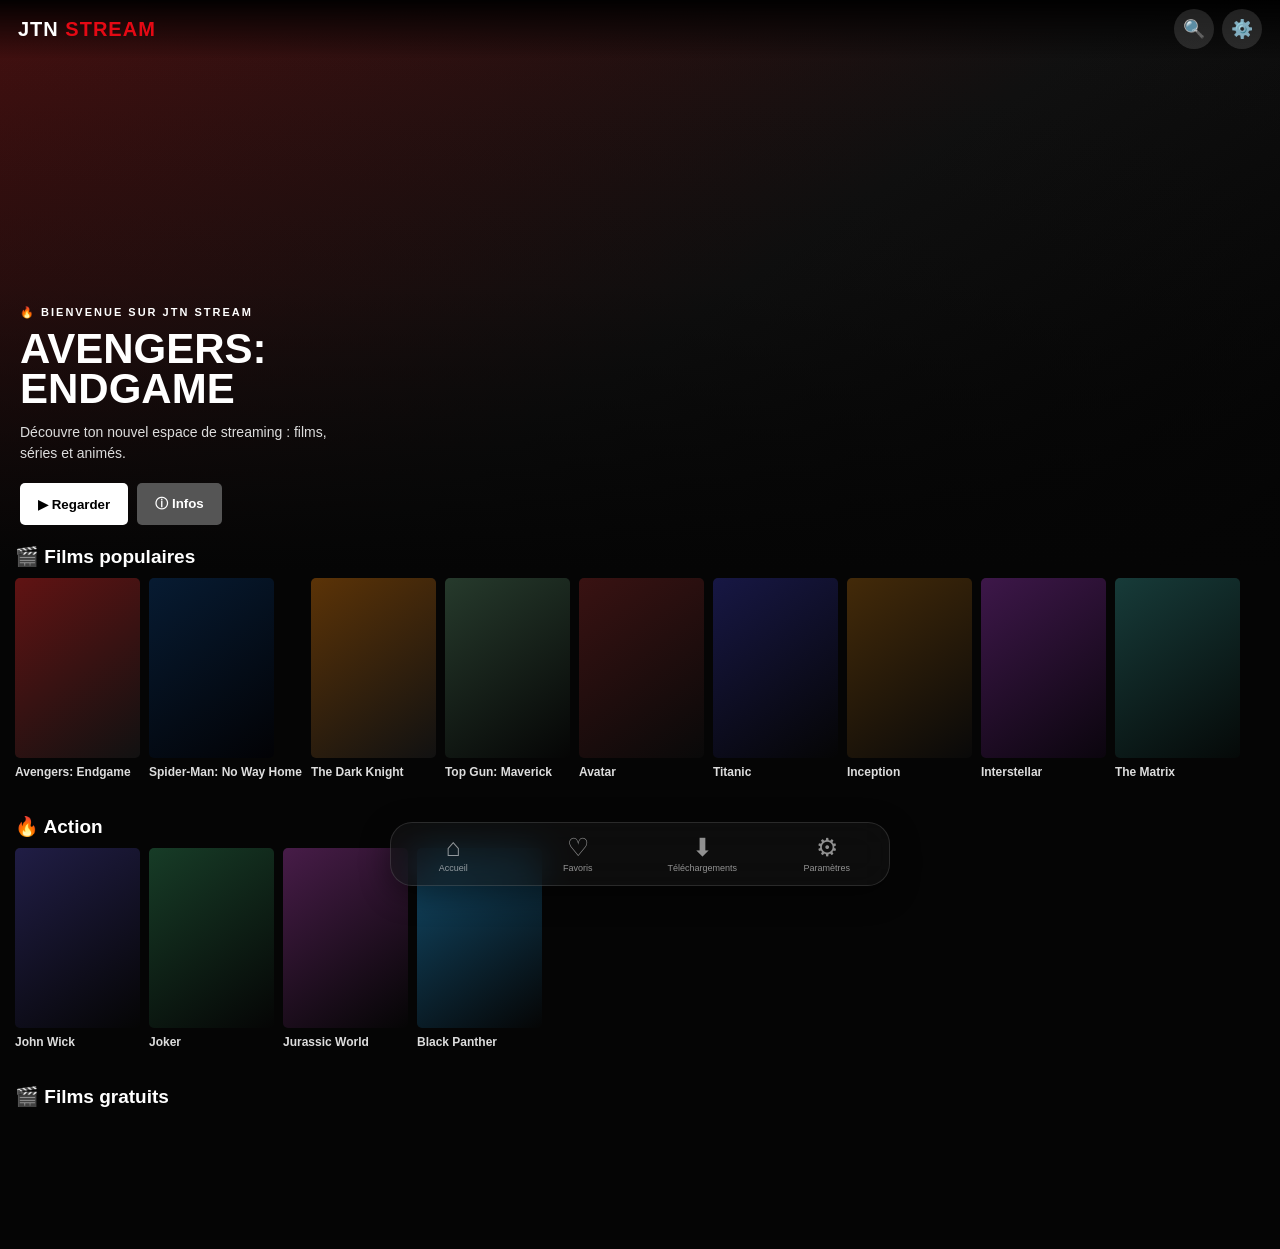
==== commit 8a6c7d24: "Add Internet Archive section to index.html" ====
--- a/index.html
+++ b/index.html
@@ -466,7 +466,26 @@
 
 
 </main>
-
+    
+<!-- =====================================================
+     INTERNET ARCHIVE
+===================================================== -->
+
+<section
+    id="internetArchiveSection"
+    class="category"
+>
+
+    <h2>
+        🎬 Films gratuits
+    </h2>
+
+    <div
+        class="movie-row"
+        id="internetArchiveResults"
+    ></div>
+
+</section>
 
 <!-- =====================================================
      FICHE DU FILM
